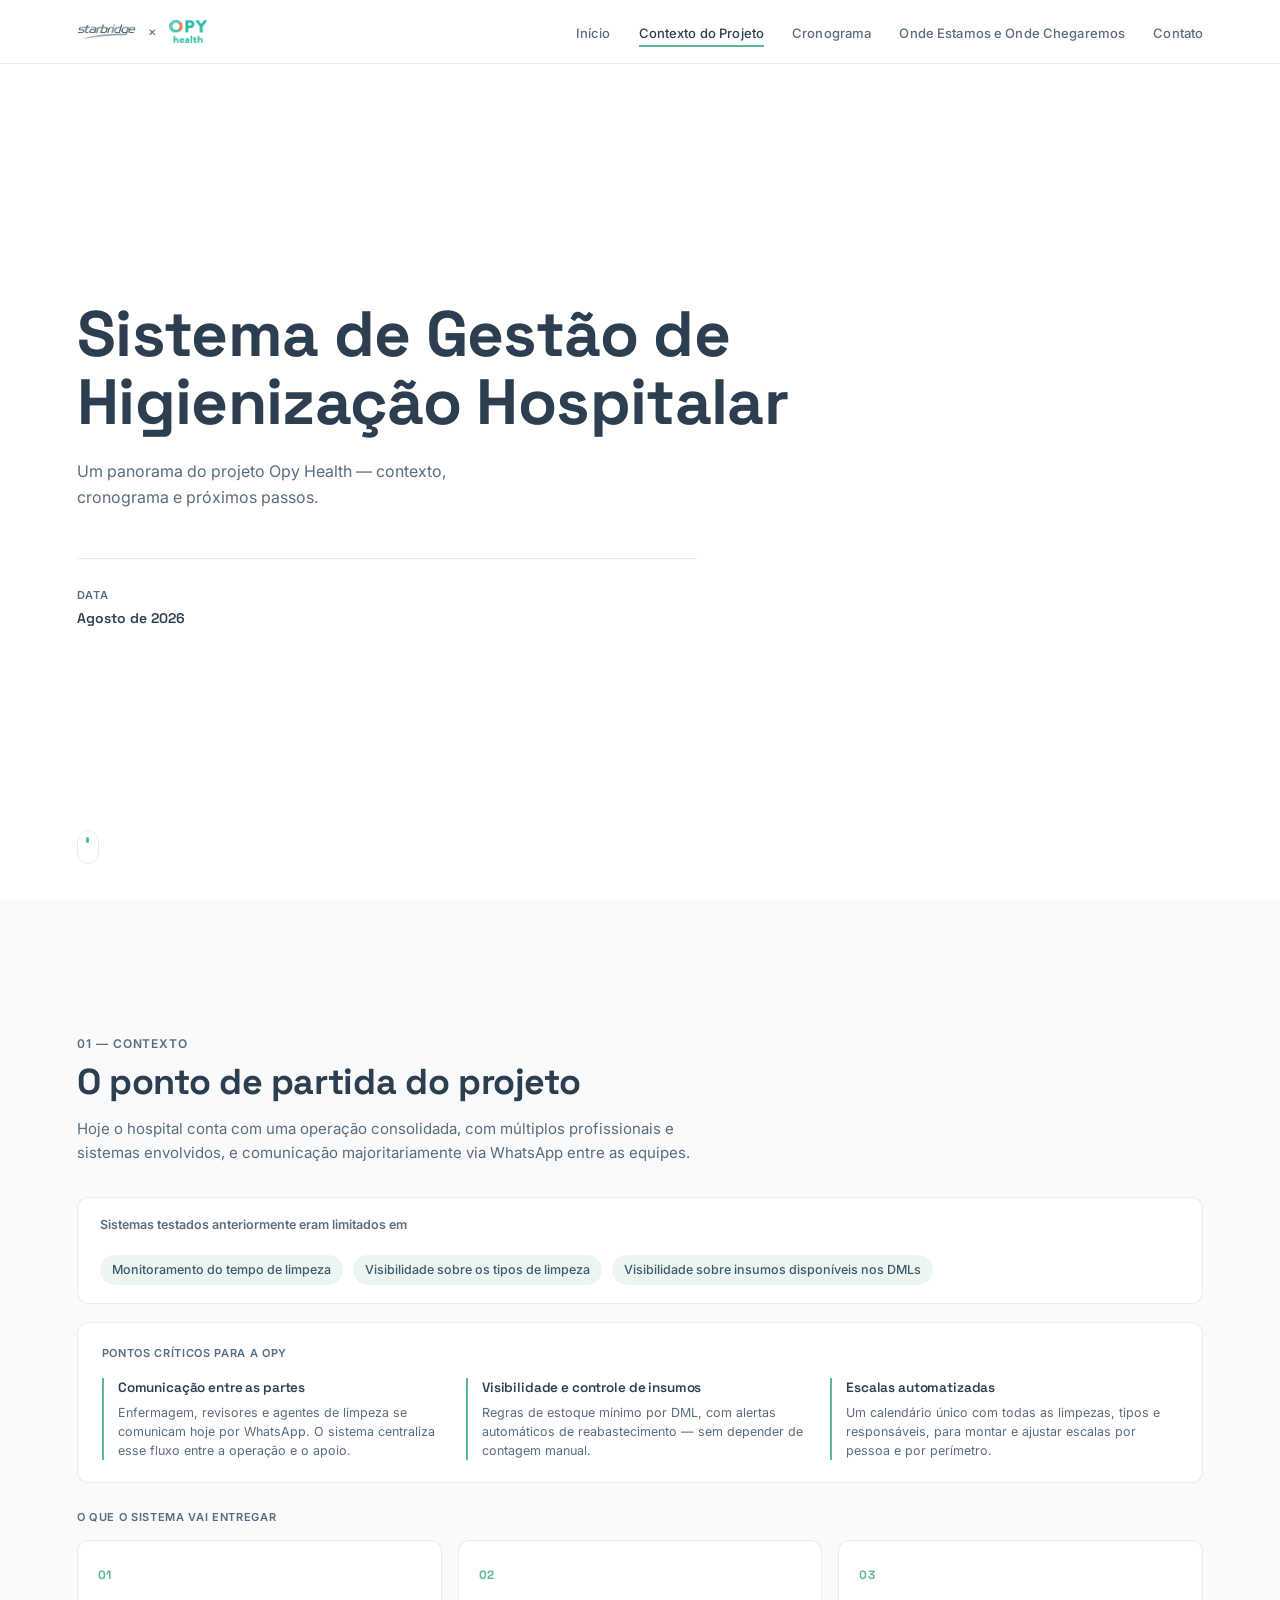
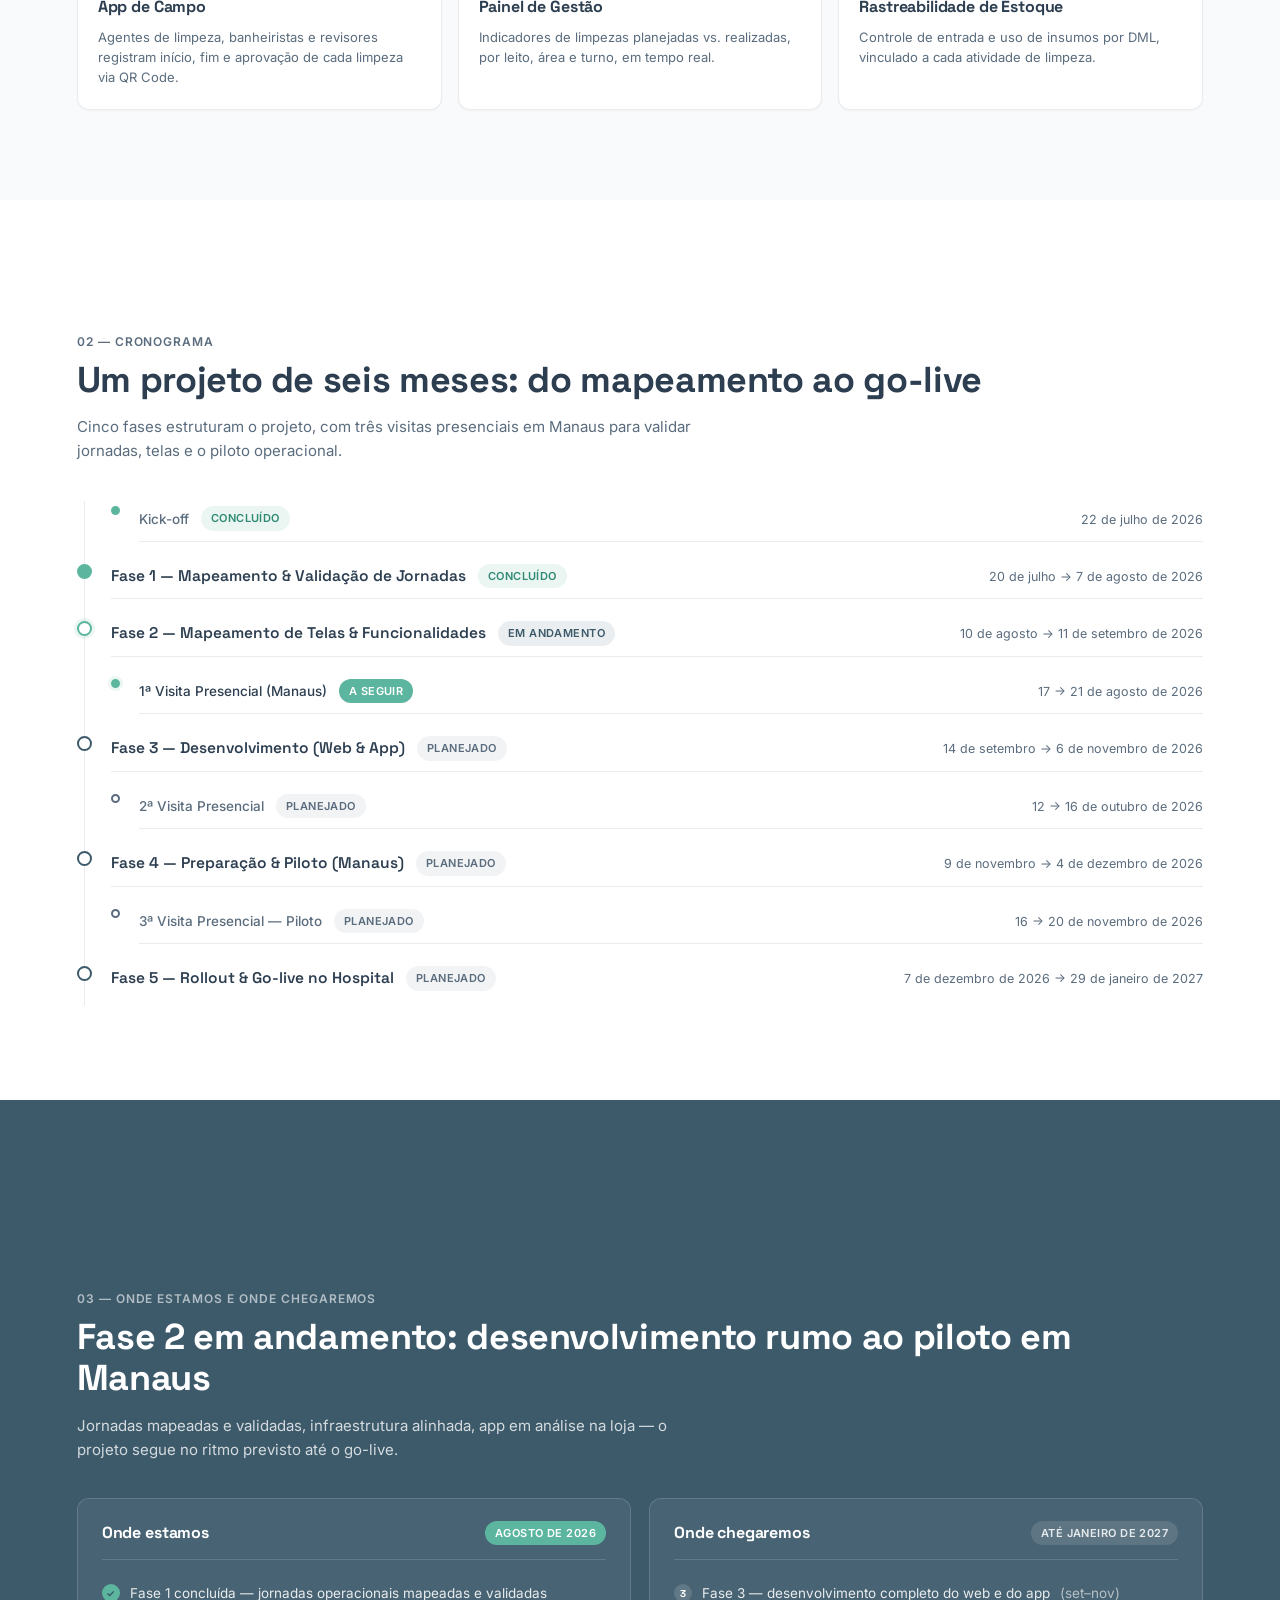
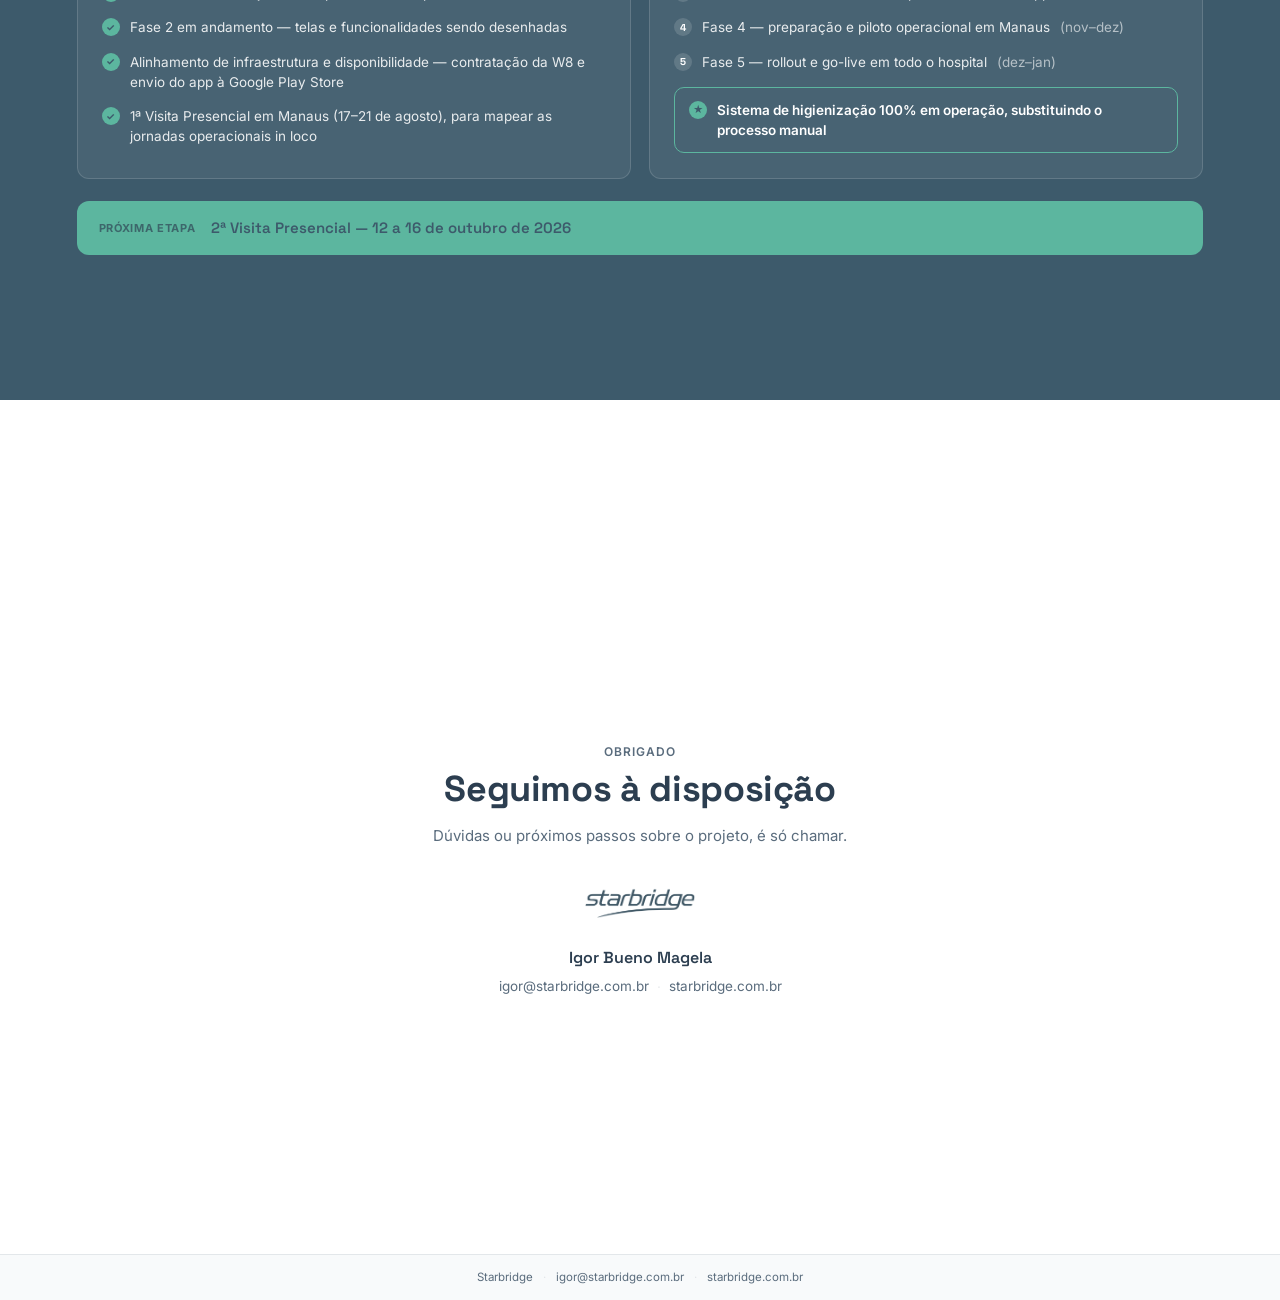
==== index.html @ c2e509ee "Add files via upload" ====
<!DOCTYPE html>
<html lang="pt-BR">
<head>
<meta charset="UTF-8">
<meta name="viewport" content="width=device-width, initial-scale=1.0">
<title>Opy Health &times; Starbridge — Status do Projeto</title>
<link rel="preconnect" href="https://fonts.googleapis.com">
<link rel="preconnect" href="https://fonts.gstatic.com" crossorigin>
<link href="https://fonts.googleapis.com/css2?family=Space+Grotesk:wght@500;600;700&family=Inter:wght@400;500;600&display=swap" rel="stylesheet">
<style>
/* ==========================================================================
   Opy Health × Starbridge — Project Status Site
   ========================================================================== */

:root {
  --primary-color: #3d5a6b;
  --accent-color: #5cb69f;
  --text-dark: #2c3e50;
  --text-light: #5a6c7d;
  --bg-light: #f8fafb;
  --white: #ffffff;

  --accent-soft: rgba(92, 182, 159, 0.12);
  --primary-soft: rgba(61, 90, 107, 0.06);
  --border-soft: rgba(44, 62, 80, 0.10);

  --font-title: 'Space Grotesk', sans-serif;
  --font-body: 'Inter', sans-serif;

  --nav-height: 64px;
  --section-pad-x: clamp(24px, 6vw, 96px);
}

* { margin: 0; padding: 0; box-sizing: border-box; }

html { scroll-behavior: smooth; }

body {
  font-family: var(--font-body);
  color: var(--text-dark);
  background: var(--white);
  line-height: 1.5;
  -webkit-font-smoothing: antialiased;
}

img { display: block; max-width: 100%; }

a { text-decoration: none; color: inherit; }

ul { list-style: none; }

h1, h2, h3, h4 {
  font-family: var(--font-title);
  font-weight: 700;
  letter-spacing: -0.01em;
  color: var(--text-dark);
}

/* ---------- Navbar ---------- */

.navbar {
  position: fixed;
  top: 0;
  left: 0;
  right: 0;
  height: var(--nav-height);
  z-index: 500;
  background: rgba(255, 255, 255, 0.72);
  backdrop-filter: blur(14px);
  -webkit-backdrop-filter: blur(14px);
  border-bottom: 1px solid var(--border-soft);
}

.nav-inner {
  max-width: 1280px;
  height: 100%;
  margin: 0 auto;
  padding: 0 var(--section-pad-x);
  display: flex;
  align-items: center;
  justify-content: space-between;
  gap: 32px;
}

.nav-logo {
  display: flex;
  align-items: center;
  gap: 12px;
  flex-shrink: 0;
}

.nav-logo-img { height: 20px; width: auto; object-fit: contain; }
.nav-logo-starbridge { height: 16px; }
.nav-logo-client { height: 24px; }

.nav-divider {
  font-size: 13px;
  color: var(--text-light);
  font-weight: 400;
}

.nav-links {
  display: flex;
  align-items: center;
  gap: 28px;
}

.nav-link {
  font-size: 13px;
  font-weight: 500;
  color: var(--text-light);
  letter-spacing: 0.01em;
  position: relative;
  padding: 6px 0;
  transition: color 0.2s ease;
  white-space: nowrap;
}

.nav-link::after {
  content: '';
  position: absolute;
  left: 0;
  bottom: 0;
  width: 100%;
  height: 2px;
  background: var(--accent-color);
  transform: scaleX(0);
  transform-origin: left;
  transition: transform 0.25s ease;
}

.nav-link:hover { color: var(--text-dark); }

.nav-link.active {
  color: var(--text-dark);
}

.nav-link.active::after { transform: scaleX(1); }

/* ---------- Section shell (stacking / conveyor effect) ---------- */

.section {
  position: sticky;
  top: 0;
  height: 100vh;
  max-height: 100vh;
  width: 100%;
  display: flex;
  flex-direction: column;
  justify-content: safe center;
  background: var(--white);
  overflow-y: auto;
  overflow-x: hidden;
  -webkit-overflow-scrolling: touch;
  scrollbar-width: thin;
  scrollbar-color: var(--border-soft) transparent;
}

/* Sections taller than the viewport scroll internally (via overflow-y above)
   instead of relying on the sticky element to grow past 100vh — a sticky box
   that grows taller than the viewport gets visually "stuck" at top:0 with its
   overflow permanently hidden below the fold, since sticky does not provide
   its own scroll mechanism. Capping height at 100vh + overflow-y:auto keeps
   every section's full content reachable regardless of viewport size. */

.section::-webkit-scrollbar { width: 6px; }
.section::-webkit-scrollbar-track { background: transparent; }
.section::-webkit-scrollbar-thumb {
  background: var(--border-soft);
  border-radius: 3px;
}
.section-dark::-webkit-scrollbar-thumb,
.section-closing::-webkit-scrollbar-thumb {
  background: rgba(255, 255, 255, 0.18);
}

/* Each subsequent section slides over the previous one as you scroll */
#inicio      { z-index: 1; }
#contexto    { z-index: 2; }
#cronograma  { z-index: 3; }
#status      { z-index: 4; }
#obrigado    { z-index: 5; }

.section-inner {
  max-width: 1280px;
  width: 100%;
  margin: 0 auto;
  padding: calc(var(--nav-height) + 32px) var(--section-pad-x) 56px;
}

.section-light { background: var(--white); }
.section-tint  { background: var(--bg-light); }
.section-dark  {
  background: var(--primary-color);
  color: var(--white);
}
.section-dark h1, .section-dark h2, .section-dark h3, .section-dark h4 {
  color: var(--white);
}

.eyebrow {
  display: inline-flex;
  align-items: center;
  gap: 8px;
  font-family: var(--font-body);
  font-size: 12px;
  font-weight: 600;
  letter-spacing: 0.12em;
  text-transform: uppercase;
  color: var(--accent-color);
  margin-bottom: 18px;
}

.eyebrow::before {
  content: '';
  width: 16px;
  height: 1.5px;
  background: var(--accent-color);
  display: inline-block;
}

.section-kicker {
  font-size: 12px;
  font-weight: 600;
  letter-spacing: 0.08em;
  text-transform: uppercase;
  color: var(--text-light);
}

.section-title {
  font-size: clamp(26px, 3vw, 36px);
  line-height: 1.15;
  margin-top: 8px;
  margin-bottom: 14px;
}

.section-lede {
  font-size: 15px;
  color: var(--text-light);
  max-width: 620px;
  line-height: 1.6;
}

.section-dark .section-lede { color: rgba(255,255,255,0.78); }
.section-dark .section-kicker { color: rgba(255,255,255,0.6); }

/* ---------- Hero ---------- */

.section-hero {
  background: var(--white);
  align-items: flex-start;
}

.hero-inner {
  max-width: 1280px;
  padding-top: var(--nav-height);
}

.hero-title {
  font-size: clamp(38px, 5.2vw, 64px);
  line-height: 1.06;
  max-width: 760px;
  margin-top: 22px;
}

.hero-subtitle {
  font-size: 16px;
  color: var(--text-light);
  max-width: 460px;
  margin-top: 22px;
  line-height: 1.6;
}

.hero-meta {
  display: flex;
  align-items: center;
  gap: 20px;
  margin-top: 48px;
  padding-top: 28px;
  border-top: 1px solid var(--border-soft);
  max-width: 620px;
}

.hero-meta-item {
  display: flex;
  flex-direction: column;
  gap: 4px;
}

.hero-meta-label {
  font-size: 11px;
  font-weight: 600;
  letter-spacing: 0.06em;
  text-transform: uppercase;
  color: var(--text-light);
}

.hero-meta-value {
  font-family: var(--font-title);
  font-size: 14px;
  font-weight: 600;
  color: var(--text-dark);
}

.hero-meta-divider {
  width: 1px;
  height: 26px;
  background: var(--border-soft);
}

.scroll-cue {
  position: absolute;
  left: var(--section-pad-x);
  bottom: 36px;
  width: 22px;
  height: 34px;
  border: 1.5px solid var(--border-soft);
  border-radius: 12px;
  display: flex;
  justify-content: center;
  padding-top: 6px;
}

.scroll-cue span {
  width: 3px;
  height: 6px;
  border-radius: 2px;
  background: var(--accent-color);
  animation: scrollcue 1.6s ease-in-out infinite;
}

@keyframes scrollcue {
  0%   { transform: translateY(0);   opacity: 1; }
  60%  { transform: translateY(9px); opacity: 0.2; }
  100% { transform: translateY(0);   opacity: 0; }
}

/* ---------- Shared card / chip utilities (used by later sections) ---------- */

.card {
  background: var(--white);
  border: 1px solid var(--border-soft);
  border-radius: 12px;
  box-shadow: 0 1px 2px rgba(44,62,80,0.04);
}

.chip {
  display: inline-flex;
  align-items: center;
  gap: 6px;
  font-size: 11px;
  font-weight: 600;
  letter-spacing: 0.04em;
  text-transform: uppercase;
  padding: 4px 10px;
  border-radius: 999px;
}

.chip-done {
  background: var(--accent-soft);
  color: #2f8a73;
}

.chip-progress {
  background: rgba(61, 90, 107, 0.10);
  color: var(--primary-color);
}

.chip-upcoming {
  background: rgba(90, 108, 125, 0.08);
  color: var(--text-light);
}

/* ---------- Section 01: Contexto do Projeto ---------- */

.limitations-row {
  margin-top: 32px;
  padding: 18px 22px;
  background: var(--white);
  border: 1px solid var(--border-soft);
  border-radius: 12px;
  display: flex;
  align-items: center;
  gap: 20px;
  flex-wrap: wrap;
}

.limitations-label {
  font-size: 12.5px;
  font-weight: 600;
  color: var(--text-light);
  flex-shrink: 0;
}

.limitations-chips {
  display: flex;
  gap: 10px;
  flex-wrap: wrap;
}

.limitation-chip {
  font-size: 12.5px;
  font-weight: 500;
  color: var(--primary-color);
  background: var(--accent-soft);
  padding: 6px 12px;
  border-radius: 999px;
  white-space: nowrap;
}

/* Critical information block */

.critical-block {
  margin-top: 18px;
  padding: 22px 24px;
  background: var(--white);
  border: 1px solid var(--border-soft);
  border-radius: 12px;
}

.critical-label {
  display: block;
  font-size: 11px;
  font-weight: 600;
  letter-spacing: 0.06em;
  text-transform: uppercase;
  color: var(--text-light);
  margin-bottom: 16px;
}

.critical-grid {
  display: grid;
  grid-template-columns: repeat(3, 1fr);
  gap: 16px;
}

.critical-card {
  padding-left: 14px;
  border-left: 2px solid var(--accent-color);
}

.critical-title {
  font-size: 13.5px;
  font-weight: 600;
  color: var(--text-dark);
  margin-bottom: 6px;
}

.critical-text {
  font-size: 12.5px;
  color: var(--text-light);
  line-height: 1.5;
}

/* Pillars */

.pillars-label {
  display: block;
  font-size: 11px;
  font-weight: 600;
  letter-spacing: 0.06em;
  text-transform: uppercase;
  color: var(--text-light);
  margin-top: 26px;
  margin-bottom: 14px;
}

.pillars {
  display: grid;
  grid-template-columns: repeat(3, 1fr);
  gap: 16px;
}

.pillar-card {
  padding: 20px 20px 22px;
}

.pillar-index {
  font-family: var(--font-title);
  font-size: 12px;
  font-weight: 700;
  color: var(--accent-color);
  letter-spacing: 0.04em;
}

.pillar-title {
  font-size: 16px;
  margin-top: 10px;
  margin-bottom: 8px;
}

.pillar-text {
  font-size: 13px;
  color: var(--text-light);
  line-height: 1.55;
}

.chip-next {
  background: var(--accent-color);
  color: var(--white);
}

/* ---------- Section 02: Cronograma (vertical stacked timeline) ---------- */

.timeline {
  margin-top: 32px;
  position: relative;
}

.timeline::before {
  content: '';
  position: absolute;
  top: 6px;
  bottom: 6px;
  left: 7px;
  width: 1.5px;
  background: var(--border-soft);
}

.timeline-item {
  position: relative;
  display: flex;
  align-items: flex-start;
  gap: 18px;
  padding: 11px 0;
}

.timeline-marker {
  display: flex;
  align-items: center;
  justify-content: center;
  width: 16px;
  flex-shrink: 0;
  z-index: 1;
}

.timeline-dot {
  width: 15px;
  height: 15px;
  border-radius: 50%;
  background: var(--white);
  border: 2.5px solid var(--primary-color);
}

.timeline-item.is-done .timeline-dot {
  background: var(--accent-color);
  border-color: var(--accent-color);
}

.timeline-item.is-progress .timeline-dot {
  background: var(--white);
  border-color: var(--accent-color);
  box-shadow: 0 0 0 3px var(--accent-soft);
}

.timeline-content {
  flex: 1;
  display: flex;
  align-items: baseline;
  justify-content: space-between;
  gap: 18px;
  padding-bottom: 10px;
  border-bottom: 1px solid var(--border-soft);
}

.timeline-item:last-child .timeline-content { border-bottom: none; }

.timeline-top {
  display: flex;
  align-items: center;
  gap: 12px;
}

.timeline-title {
  font-family: var(--font-title);
  font-size: 15.5px;
  font-weight: 600;
  color: var(--text-dark);
}

.timeline-date {
  font-size: 12.5px;
  color: var(--text-light);
  white-space: nowrap;
  flex-shrink: 0;
}

/* Milestones (visits, kick-off) render as a lighter, indented sub-row */
.timeline-item.is-milestone {
  padding-left: 34px;
}

.timeline-item.is-milestone .timeline-marker { width: 10px; }

.timeline-item.is-milestone .timeline-dot {
  width: 9px;
  height: 9px;
  border-width: 2px;
  border-color: var(--text-light);
}

.timeline-item.is-milestone.is-done .timeline-dot {
  background: var(--accent-color);
  border-color: var(--accent-color);
}

.timeline-item.is-milestone.is-next .timeline-dot {
  background: var(--accent-color);
  border-color: var(--accent-color);
  box-shadow: 0 0 0 3px var(--accent-soft);
}

.timeline-item.is-milestone .timeline-title {
  font-family: var(--font-body);
  font-size: 13.5px;
  font-weight: 500;
  color: var(--text-light);
}

.timeline-item.is-milestone.is-next .timeline-title { color: var(--text-dark); }

@media (max-width: 860px) {
  .nav-links { display: none; }
  .hero-meta { flex-wrap: wrap; row-gap: 16px; }
  .context-grid { grid-template-columns: repeat(2, 1fr); }
  .pillars { grid-template-columns: 1fr; }
  .flow { flex-wrap: wrap; }
  .timeline-content { flex-direction: column; align-items: flex-start; gap: 4px; }
  .status-grid { grid-template-columns: 1fr; }
}

/* ---------- Section 03: Onde Estamos e Onde Chegaremos ---------- */

.status-grid {
  display: grid;
  grid-template-columns: 1fr 1fr;
  gap: 18px;
  margin-top: 36px;
}

.status-card {
  background: rgba(255, 255, 255, 0.06);
  border: 1px solid rgba(255, 255, 255, 0.14);
  border-radius: 12px;
  padding: 22px 24px 24px;
}

.status-card-top {
  display: flex;
  align-items: center;
  justify-content: space-between;
  gap: 12px;
  margin-bottom: 16px;
  padding-bottom: 14px;
  border-bottom: 1px solid rgba(255, 255, 255, 0.14);
}

.status-card-title {
  font-size: 16px;
  color: var(--white);
}

.chip-status-now {
  background: var(--accent-color);
  color: var(--white);
}

.chip-status-future {
  background: rgba(255, 255, 255, 0.12);
  color: rgba(255, 255, 255, 0.85);
}

.status-list li {
  display: flex;
  align-items: flex-start;
  gap: 10px;
  font-size: 13.5px;
  line-height: 1.5;
  color: rgba(255, 255, 255, 0.88);
  padding: 7px 0;
}

.status-list li em { color: rgba(255, 255, 255, 0.6); font-style: normal; }

.status-mark {
  flex-shrink: 0;
  width: 18px;
  height: 18px;
  border-radius: 50%;
  background: var(--accent-color);
  color: var(--primary-color);
  font-size: 10px;
  font-weight: 700;
  display: flex;
  align-items: center;
  justify-content: center;
  margin-top: 1px;
}

.status-mark-future {
  background: rgba(255, 255, 255, 0.14);
  color: var(--white);
  font-family: var(--font-title);
}

.status-list li.is-outcome {
  margin-top: 8px;
  padding: 12px 14px;
  border: 1.5px solid var(--accent-color);
  border-radius: 10px;
  font-weight: 600;
  color: var(--white);
}

.status-mark-outcome {
  background: var(--accent-color);
  color: var(--primary-color);
}

.status-highlight {
  display: flex;
  align-items: center;
  gap: 16px;
  margin-top: 22px;
  padding: 16px 22px;
  background: var(--accent-color);
  border-radius: 12px;
  flex-wrap: wrap;
}

.status-highlight-label {
  font-size: 11px;
  font-weight: 700;
  letter-spacing: 0.06em;
  text-transform: uppercase;
  color: rgba(44, 62, 80, 0.65);
}

.status-highlight-value {
  font-family: var(--font-title);
  font-size: 15px;
  font-weight: 600;
  color: var(--primary-color);
}

/* ---------- Closing: Obrigado ---------- */

.section-closing {
  justify-content: center;
}

.closing-inner {
  display: flex;
  flex-direction: column;
  align-items: center;
  text-align: center;
}

.section-closing .section-kicker,
.section-closing .section-title,
.section-closing .section-lede {
  text-align: center;
}

.section-closing .section-lede { max-width: 480px; }

.closing-logo {
  height: 30px;
  margin: 40px 0 28px;
}

.closing-contact {
  display: flex;
  flex-direction: column;
  align-items: center;
  gap: 6px;
}

.closing-contact-name {
  font-family: var(--font-title);
  font-size: 16px;
  font-weight: 600;
  color: var(--text-dark);
}

.closing-contact-detail {
  font-size: 13.5px;
  color: var(--text-light);
  display: flex;
  align-items: center;
  gap: 8px;
}

.closing-contact-detail a {
  color: var(--text-light);
  border-bottom: 1px solid transparent;
  transition: color 0.2s ease, border-color 0.2s ease;
}

.closing-contact-detail a:hover {
  color: var(--accent-color);
  border-color: var(--accent-color);
}

.closing-contact-dot,
.closing-footer-dot {
  color: var(--border-soft);
}

.closing-footer-bar {
  position: absolute;
  left: 0;
  right: 0;
  bottom: 0;
  display: flex;
  align-items: center;
  justify-content: center;
  gap: 10px;
  padding: 14px 24px;
  background: var(--bg-light);
  border-top: 1px solid var(--border-soft);
  font-size: 11.5px;
  color: var(--text-light);
}

.section-closing { position: relative; }

</style>
</head>
<body>

<nav class="navbar" id="navbar">
  <div class="nav-inner">
    <div class="nav-logo">
      <img src="[data-uri]" alt="Starbridge" class="nav-logo-img nav-logo-starbridge">
      <span class="nav-divider">&times;</span>
      <img src="[data-uri]" alt="Opy Health" class="nav-logo-img nav-logo-client">
    </div>
    <ul class="nav-links">
      <li><a href="#inicio" class="nav-link" data-section="inicio">Início</a></li>
      <li><a href="#contexto" class="nav-link" data-section="contexto">Contexto do Projeto</a></li>
      <li><a href="#cronograma" class="nav-link" data-section="cronograma">Cronograma</a></li>
      <li><a href="#status" class="nav-link" data-section="status">Onde Estamos e Onde Chegaremos</a></li>
      <li><a href="#obrigado" class="nav-link" data-section="obrigado">Contato</a></li>
    </ul>
  </div>
</nav>

<main>

  <section id="inicio" class="section section-hero">
    <div class="section-inner hero-inner">
      <h1 class="hero-title">Sistema de Gestão de<br>Higienização Hospitalar</h1>
      <p class="hero-subtitle">Um panorama do projeto Opy Health — contexto, cronograma e próximos passos.</p>
      <div class="hero-meta">
        <div class="hero-meta-item">
          <span class="hero-meta-label">Data</span>
          <span class="hero-meta-value">Agosto de 2026</span>
        </div>
      </div>
    </div>
    <a href="#contexto" class="scroll-cue" aria-label="Rolar para baixo">
      <span></span>
    </a>
  </section>

  <section id="contexto" class="section section-tint">
    <div class="section-inner">
      <span class="section-kicker">01 — Contexto</span>
      <h2 class="section-title">O ponto de partida do projeto</h2>
      <p class="section-lede">Hoje o hospital conta com uma operação consolidada, com múltiplos profissionais e sistemas envolvidos, e comunicação majoritariamente via WhatsApp entre as equipes.</p>

      <div class="limitations-row">
        <span class="limitations-label">Sistemas testados anteriormente eram limitados em</span>
        <div class="limitations-chips">
          <span class="limitation-chip">Monitoramento do tempo de limpeza</span>
          <span class="limitation-chip">Visibilidade sobre os tipos de limpeza</span>
          <span class="limitation-chip">Visibilidade sobre insumos disponíveis nos DMLs</span>
        </div>
      </div>

      <div class="critical-block">
        <span class="critical-label">Pontos críticos para a Opy</span>
        <div class="critical-grid">
          <div class="critical-card">
            <h4 class="critical-title">Comunicação entre as partes</h4>
            <p class="critical-text">Enfermagem, revisores e agentes de limpeza se comunicam hoje por WhatsApp. O sistema centraliza esse fluxo entre a operação e o apoio.</p>
          </div>
          <div class="critical-card">
            <h4 class="critical-title">Visibilidade e controle de insumos</h4>
            <p class="critical-text">Regras de estoque mínimo por DML, com alertas automáticos de reabastecimento — sem depender de contagem manual.</p>
          </div>
          <div class="critical-card">
            <h4 class="critical-title">Escalas automatizadas</h4>
            <p class="critical-text">Um calendário único com todas as limpezas, tipos e responsáveis, para montar e ajustar escalas por pessoa e por perímetro.</p>
          </div>
        </div>
      </div>

      <span class="pillars-label">O que o sistema vai entregar</span>
      <div class="pillars">
        <div class="pillar-card card">
          <span class="pillar-index">01</span>
          <h3 class="pillar-title">App de Campo</h3>
          <p class="pillar-text">Agentes de limpeza, banheiristas e revisores registram início, fim e aprovação de cada limpeza via QR Code.</p>
        </div>
        <div class="pillar-card card">
          <span class="pillar-index">02</span>
          <h3 class="pillar-title">Painel de Gestão</h3>
          <p class="pillar-text">Indicadores de limpezas planejadas vs. realizadas, por leito, área e turno, em tempo real.</p>
        </div>
        <div class="pillar-card card">
          <span class="pillar-index">03</span>
          <h3 class="pillar-title">Rastreabilidade de Estoque</h3>
          <p class="pillar-text">Controle de entrada e uso de insumos por DML, vinculado a cada atividade de limpeza.</p>
        </div>
      </div>
    </div>
  </section>

  <section id="cronograma" class="section section-light">
    <div class="section-inner">
      <span class="section-kicker">02 — Cronograma</span>
      <h2 class="section-title">Um projeto de seis meses: do mapeamento ao go-live</h2>
      <p class="section-lede">Cinco fases estruturam o projeto, com três visitas presenciais em Manaus para validar jornadas, telas e o piloto operacional.</p>

      <div class="timeline">

        <div class="timeline-item is-milestone is-done">
          <div class="timeline-marker"><span class="timeline-dot"></span></div>
          <div class="timeline-content">
            <div class="timeline-top">
              <span class="timeline-title">Kick-off</span>
              <span class="chip chip-done">Concluído</span>
            </div>
            <span class="timeline-date">22 de julho de 2026</span>
          </div>
        </div>

        <div class="timeline-item is-done">
          <div class="timeline-marker"><span class="timeline-dot"></span></div>
          <div class="timeline-content">
            <div class="timeline-top">
              <span class="timeline-title">Fase 1 — Mapeamento &amp; Validação de Jornadas</span>
              <span class="chip chip-done">Concluído</span>
            </div>
            <span class="timeline-date">20 de julho → 7 de agosto de 2026</span>
          </div>
        </div>

        <div class="timeline-item is-progress">
          <div class="timeline-marker"><span class="timeline-dot"></span></div>
          <div class="timeline-content">
            <div class="timeline-top">
              <span class="timeline-title">Fase 2 — Mapeamento de Telas &amp; Funcionalidades</span>
              <span class="chip chip-progress">Em andamento</span>
            </div>
            <span class="timeline-date">10 de agosto → 11 de setembro de 2026</span>
          </div>
        </div>

        <div class="timeline-item is-milestone is-next">
          <div class="timeline-marker"><span class="timeline-dot"></span></div>
          <div class="timeline-content">
            <div class="timeline-top">
              <span class="timeline-title">1ª Visita Presencial (Manaus)</span>
              <span class="chip chip-next">A seguir</span>
            </div>
            <span class="timeline-date">17 → 21 de agosto de 2026</span>
          </div>
        </div>

        <div class="timeline-item">
          <div class="timeline-marker"><span class="timeline-dot"></span></div>
          <div class="timeline-content">
            <div class="timeline-top">
              <span class="timeline-title">Fase 3 — Desenvolvimento (Web &amp; App)</span>
              <span class="chip chip-upcoming">Planejado</span>
            </div>
            <span class="timeline-date">14 de setembro → 6 de novembro de 2026</span>
          </div>
        </div>

        <div class="timeline-item is-milestone">
          <div class="timeline-marker"><span class="timeline-dot"></span></div>
          <div class="timeline-content">
            <div class="timeline-top">
              <span class="timeline-title">2ª Visita Presencial</span>
              <span class="chip chip-upcoming">Planejado</span>
            </div>
            <span class="timeline-date">12 → 16 de outubro de 2026</span>
          </div>
        </div>

        <div class="timeline-item">
          <div class="timeline-marker"><span class="timeline-dot"></span></div>
          <div class="timeline-content">
            <div class="timeline-top">
              <span class="timeline-title">Fase 4 — Preparação &amp; Piloto (Manaus)</span>
              <span class="chip chip-upcoming">Planejado</span>
            </div>
            <span class="timeline-date">9 de novembro → 4 de dezembro de 2026</span>
          </div>
        </div>

        <div class="timeline-item is-milestone">
          <div class="timeline-marker"><span class="timeline-dot"></span></div>
          <div class="timeline-content">
            <div class="timeline-top">
              <span class="timeline-title">3ª Visita Presencial — Piloto</span>
              <span class="chip chip-upcoming">Planejado</span>
            </div>
            <span class="timeline-date">16 → 20 de novembro de 2026</span>
          </div>
        </div>

        <div class="timeline-item is-final">
          <div class="timeline-marker"><span class="timeline-dot"></span></div>
          <div class="timeline-content">
            <div class="timeline-top">
              <span class="timeline-title">Fase 5 — Rollout &amp; Go-live no Hospital</span>
              <span class="chip chip-upcoming">Planejado</span>
            </div>
            <span class="timeline-date">7 de dezembro de 2026 → 29 de janeiro de 2027</span>
          </div>
        </div>

      </div>
    </div>
  </section>

  <section id="status" class="section section-dark">
    <div class="section-inner">
      <span class="section-kicker">03 — Onde Estamos e Onde Chegaremos</span>
      <h2 class="section-title">Fase 2 em andamento: desenvolvimento rumo ao piloto em Manaus</h2>
      <p class="section-lede">Jornadas mapeadas e validadas, infraestrutura alinhada, app em análise na loja — o projeto segue no ritmo previsto até o go-live.</p>

      <div class="status-grid">
        <div class="status-card">
          <div class="status-card-top">
            <h3 class="status-card-title">Onde estamos</h3>
            <span class="chip chip-status-now">Agosto de 2026</span>
          </div>
          <ul class="status-list">
            <li><span class="status-mark">&#10003;</span>Fase 1 concluída — jornadas operacionais mapeadas e validadas</li>
            <li><span class="status-mark">&#10003;</span>Fase 2 em andamento — telas e funcionalidades sendo desenhadas</li>
            <li><span class="status-mark">&#10003;</span>Alinhamento de infraestrutura e disponibilidade — contratação da W8 e envio do app à Google Play Store</li>
            <li><span class="status-mark">&#10003;</span>1ª Visita Presencial em Manaus (17–21 de agosto), para mapear as jornadas operacionais in loco</li>
          </ul>
        </div>
        <div class="status-card">
          <div class="status-card-top">
            <h3 class="status-card-title">Onde chegaremos</h3>
            <span class="chip chip-status-future">Até janeiro de 2027</span>
          </div>
          <ul class="status-list">
            <li><span class="status-mark status-mark-future">3</span>Fase 3 — desenvolvimento completo do web e do app <em>(set–nov)</em></li>
            <li><span class="status-mark status-mark-future">4</span>Fase 4 — preparação e piloto operacional em Manaus <em>(nov–dez)</em></li>
            <li><span class="status-mark status-mark-future">5</span>Fase 5 — rollout e go-live em todo o hospital <em>(dez–jan)</em></li>
            <li class="is-outcome"><span class="status-mark status-mark-outcome">&#9733;</span>Sistema de higienização 100% em operação, substituindo o processo manual</li>
          </ul>
        </div>
      </div>

      <div class="status-highlight">
        <span class="status-highlight-label">Próxima etapa</span>
        <span class="status-highlight-value">2ª Visita Presencial — 12 a 16 de outubro de 2026</span>
      </div>
    </div>
  </section>

  <section id="obrigado" class="section section-light section-closing">
    <div class="section-inner closing-inner">
      <span class="section-kicker">Obrigado</span>
      <h2 class="section-title">Seguimos à disposição</h2>
      <p class="section-lede">Dúvidas ou próximos passos sobre o projeto, é só chamar.</p>
      <img src="[data-uri]" alt="Starbridge" class="closing-logo">
      <div class="closing-contact">
        <span class="closing-contact-name">Igor Bueno Magela</span>
        <span class="closing-contact-detail">
          <a href="mailto:igor@starbridge.com.br">igor@starbridge.com.br</a>
          <span class="closing-contact-dot">&middot;</span>
          <a href="https://starbridge.com.br" target="_blank" rel="noopener">starbridge.com.br</a>
        </span>
      </div>
    </div>
    <div class="closing-footer-bar">
      <span>Starbridge</span>
      <span class="closing-footer-dot">&middot;</span>
      <span>igor@starbridge.com.br</span>
      <span class="closing-footer-dot">&middot;</span>
      <span>starbridge.com.br</span>
    </div>
  </section>

</main>

<script>
// Opy Health × Starbridge — Project Status Site
(function () {
  var navLinks = Array.prototype.slice.call(document.querySelectorAll('.nav-link'));
  var sections = Array.prototype.slice.call(document.querySelectorAll('main .section'));

  function setActive(id) {
    navLinks.forEach(function (link) {
      link.classList.toggle('active', link.dataset.section === id);
    });
  }

  // Custom scroll-to computed from section heights rather than the native
  // anchor-jump / scrollIntoView (or even offsetTop), which for a
  // position: sticky element reflect its CURRENT stuck/visual position, not
  // its true place in the document. Because sections stack via sticky to
  // create the "conveyor" effect, a covered section still reports
  // rect.top === 0 (and offsetTop equal to the current scroll position)
  // while stuck, which fools those APIs into thinking it's already in view
  // and backward navigation silently fails. Summing offsetHeight (a pure
  // size, unaffected by sticky positioning) of preceding sections gives a
  // reliable target.
  function scrollToId(id) {
    var target = document.getElementById(id);
    if (!target) return;
    var top = 0;
    for (var i = 0; i < sections.length; i++) {
      if (sections[i] === target) break;
      top += sections[i].offsetHeight;
    }
    window.scrollTo({ top: top, left: 0, behavior: 'smooth' });
  }

  Array.prototype.slice.call(document.querySelectorAll('a[href^="#"]')).forEach(function (link) {
    link.addEventListener('click', function (e) {
      var id = link.getAttribute('href').slice(1);
      if (!document.getElementById(id)) return;
      e.preventDefault();
      history.pushState(null, '', '#' + id);
      scrollToId(id);
      setActive(id);
    });
  });

  if ('IntersectionObserver' in window && sections.length) {
    var observer = new IntersectionObserver(
      function (entries) {
        entries.forEach(function (entry) {
          if (entry.isIntersecting) {
            setActive(entry.target.id);
          }
        });
      },
      { rootMargin: '-45% 0px -45% 0px', threshold: 0 }
    );
    sections.forEach(function (section) { observer.observe(section); });
  }

  var navbar = document.getElementById('navbar');
  window.addEventListener('scroll', function () {
    navbar.classList.toggle('scrolled', window.scrollY > 8);
  }, { passive: true });
})();

</script>
</body>
</html>
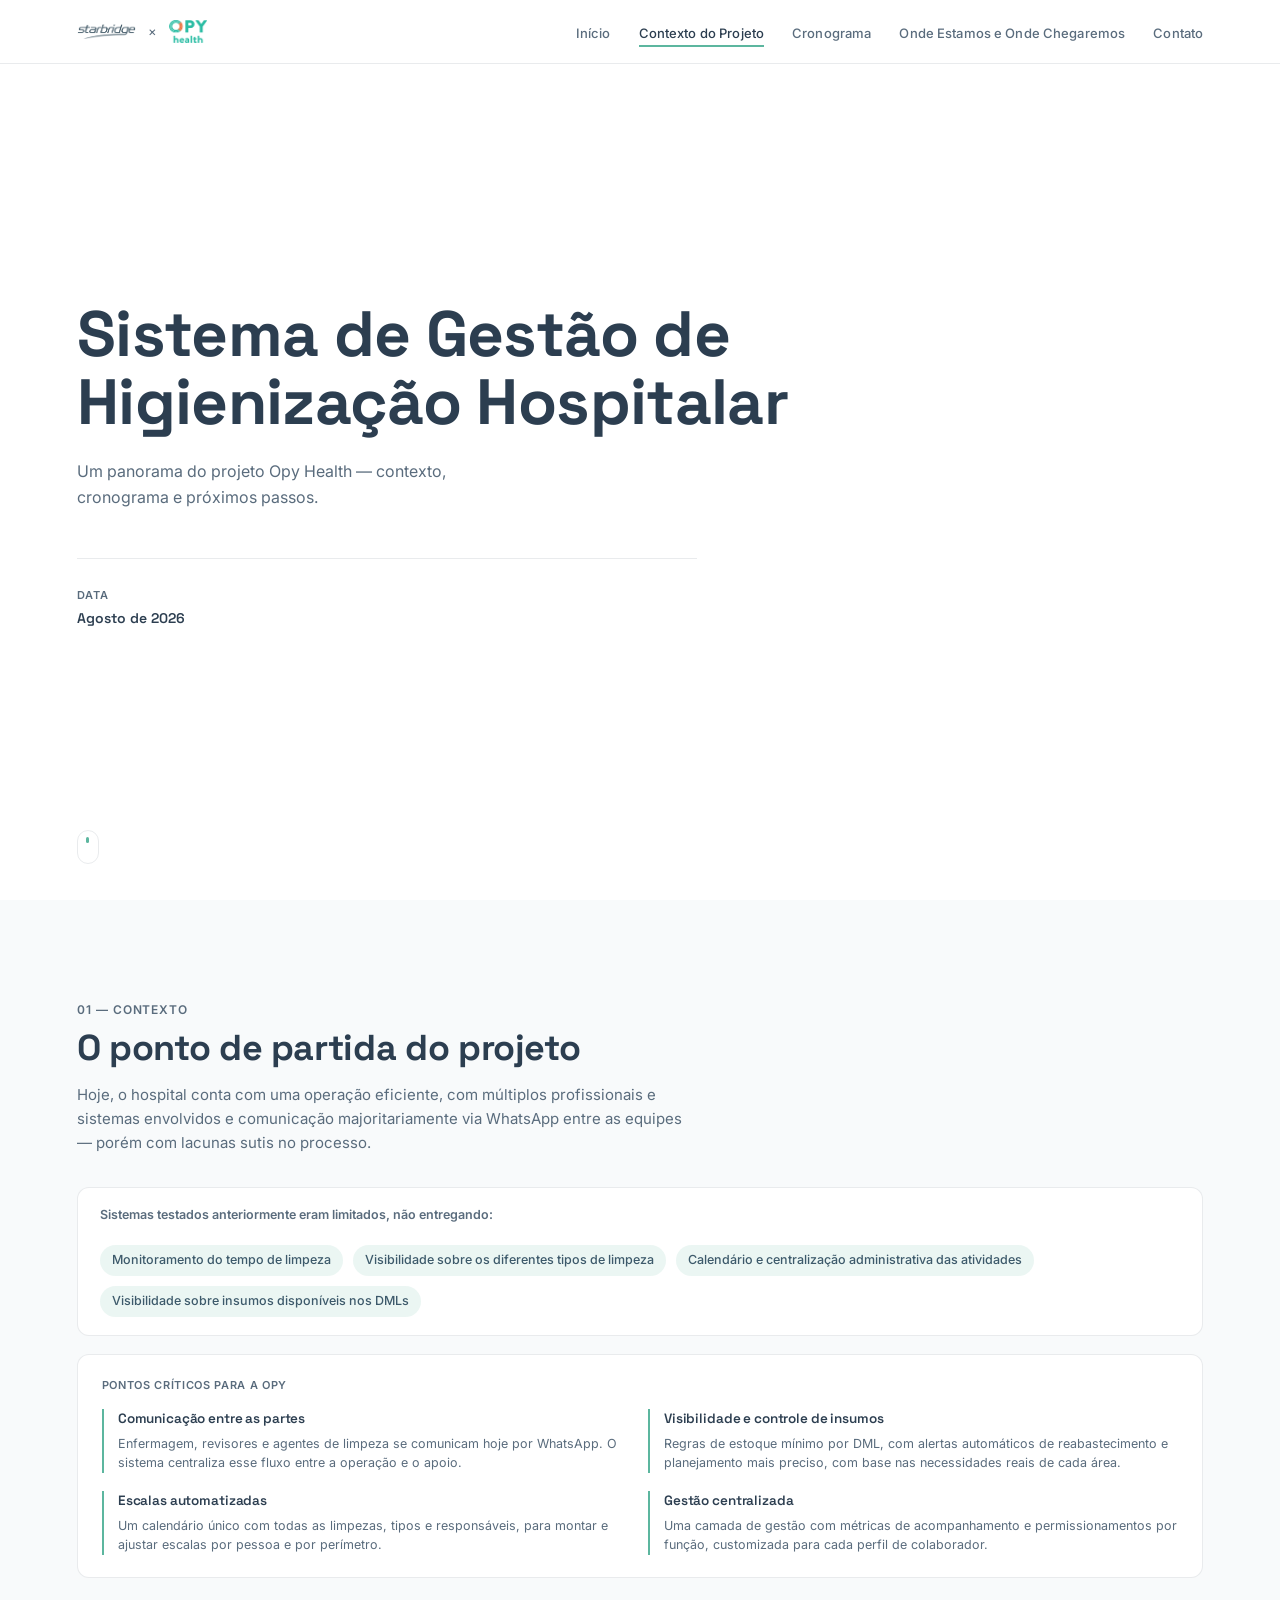
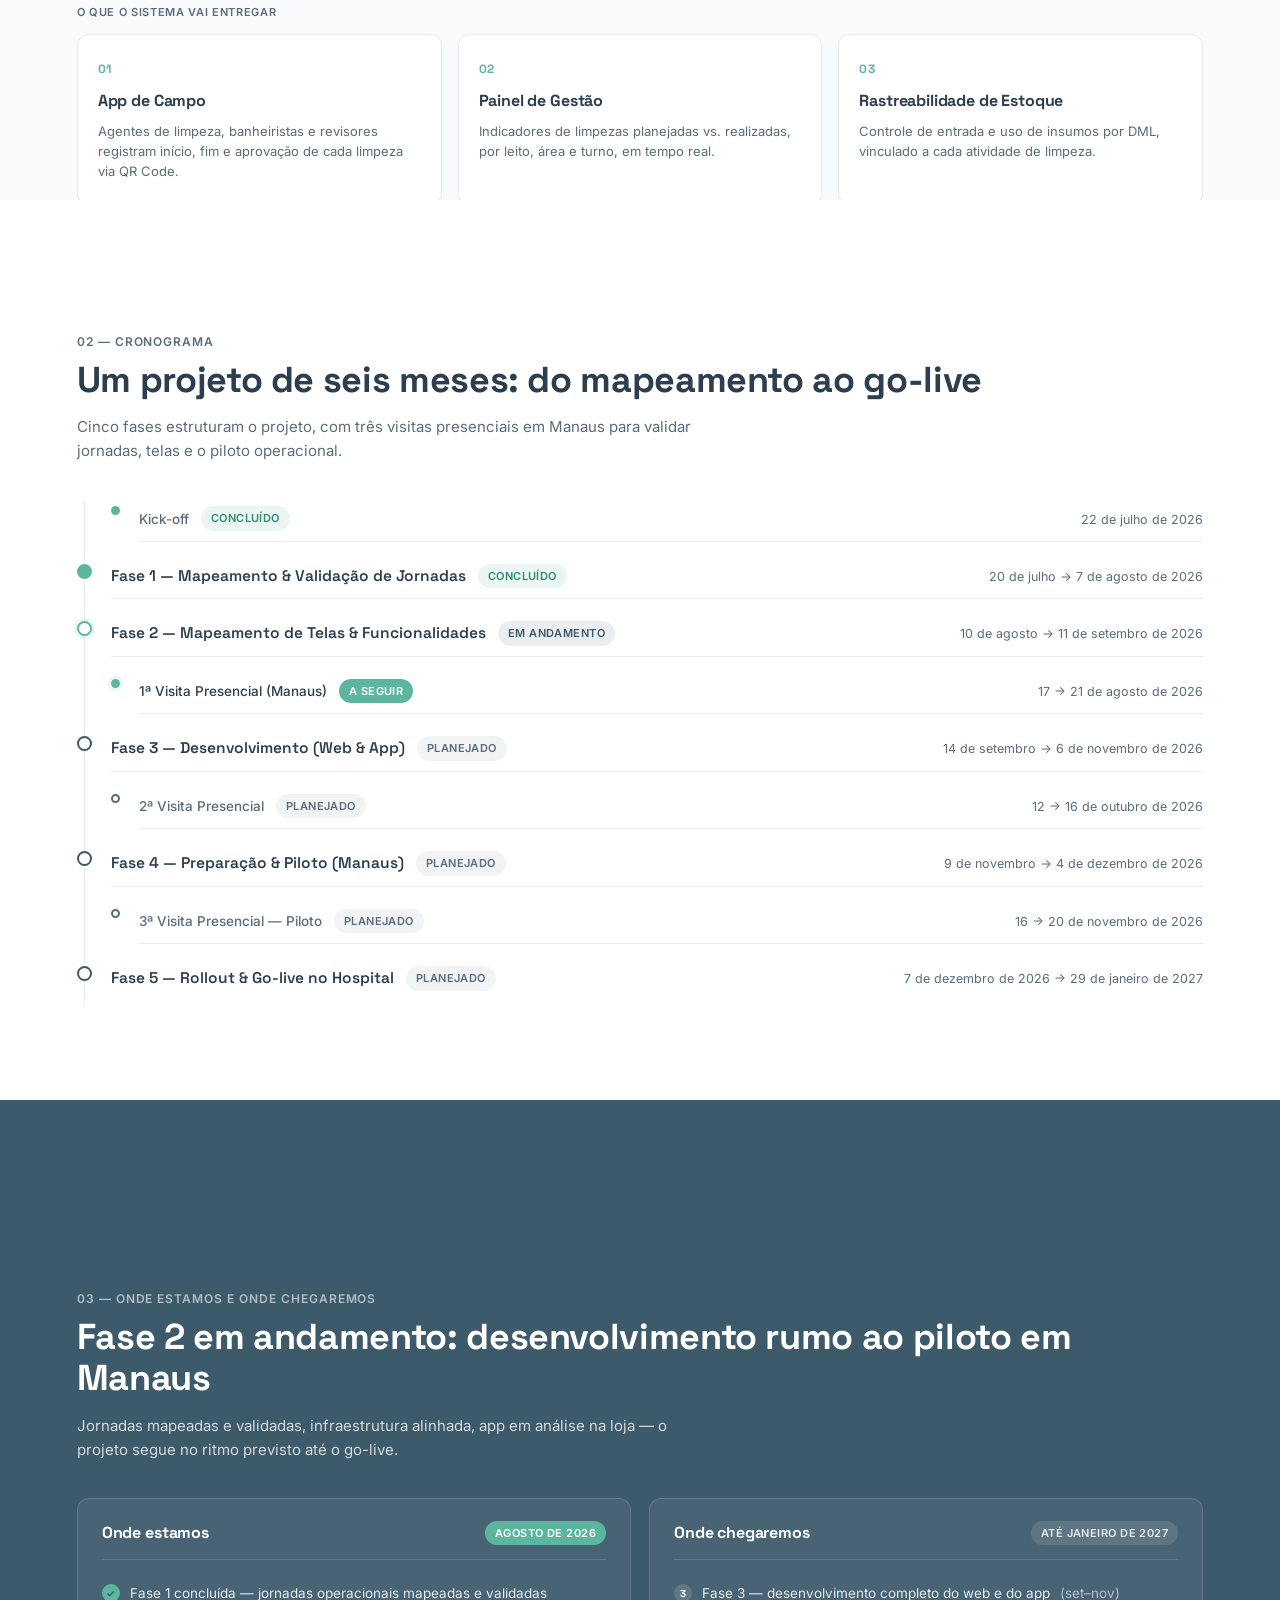
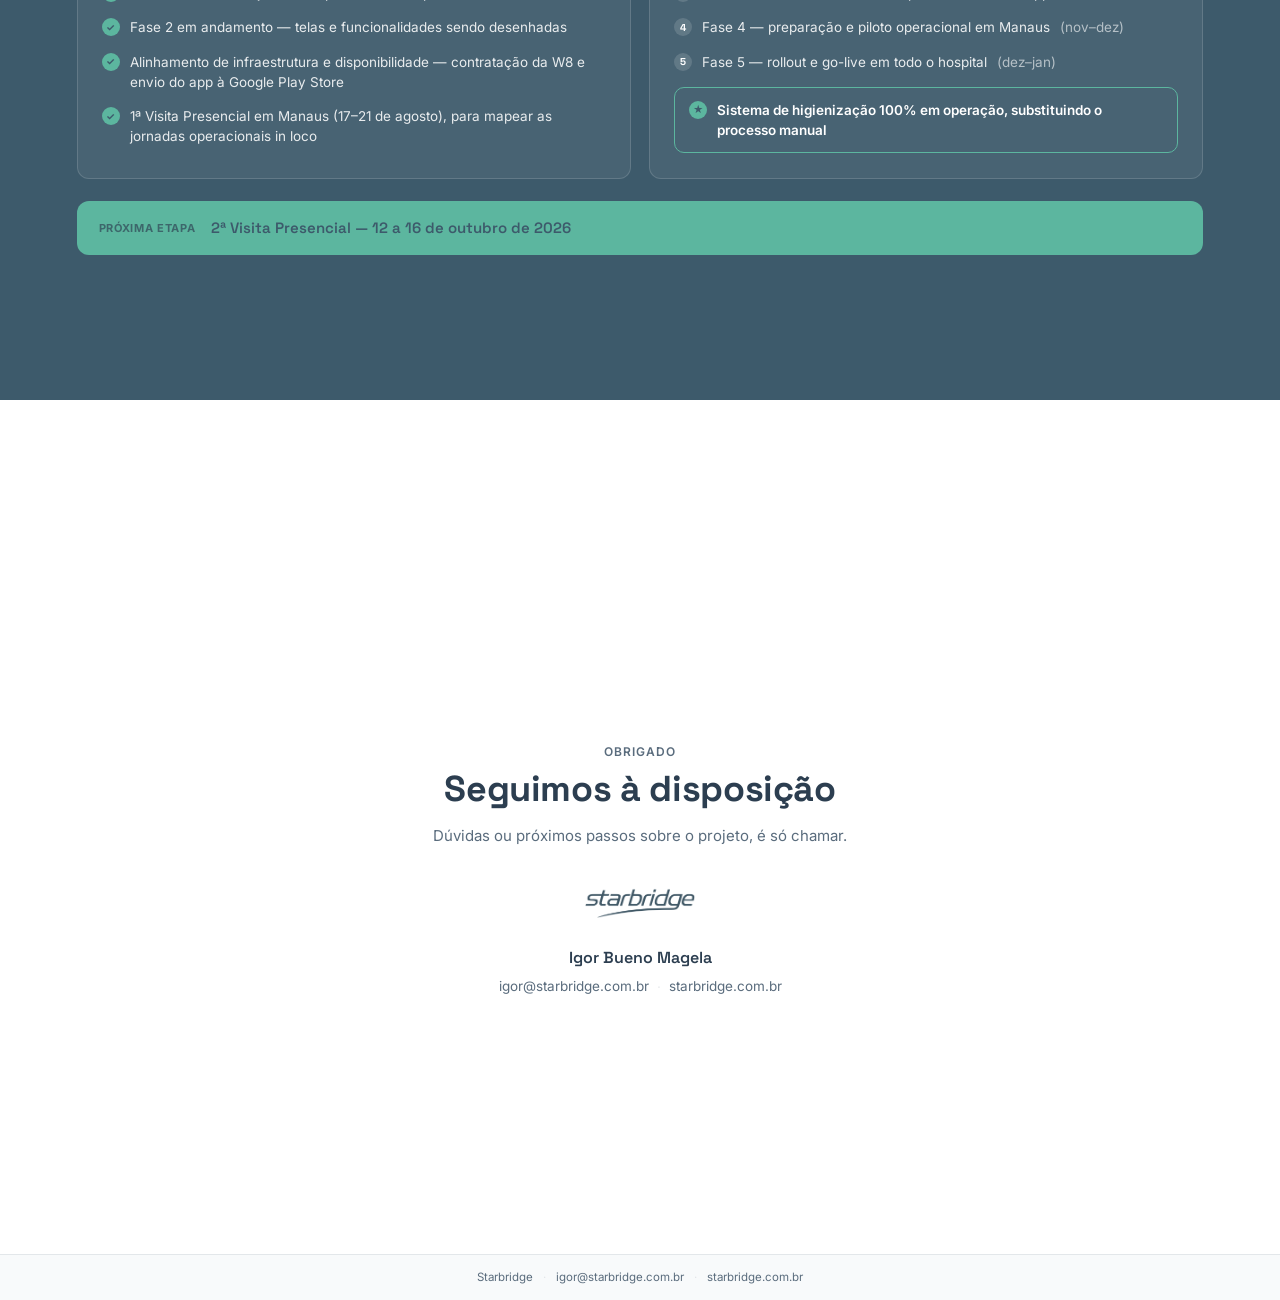
==== commit 69a1ece4: "Add files via upload" ====
--- a/index.html
+++ b/index.html
@@ -432,6 +432,11 @@
   display: grid;
   grid-template-columns: repeat(3, 1fr);
   gap: 16px;
+}
+
+.critical-grid-2 {
+  grid-template-columns: repeat(2, 1fr);
+  row-gap: 18px;
 }
 
 .critical-card {
@@ -868,31 +873,36 @@
     <div class="section-inner">
       <span class="section-kicker">01 — Contexto</span>
       <h2 class="section-title">O ponto de partida do projeto</h2>
-      <p class="section-lede">Hoje o hospital conta com uma operação consolidada, com múltiplos profissionais e sistemas envolvidos, e comunicação majoritariamente via WhatsApp entre as equipes.</p>
+      <p class="section-lede">Hoje, o hospital conta com uma operação eficiente, com múltiplos profissionais e sistemas envolvidos e comunicação majoritariamente via WhatsApp entre as equipes — porém com lacunas sutis no processo.</p>
 
       <div class="limitations-row">
-        <span class="limitations-label">Sistemas testados anteriormente eram limitados em</span>
+        <span class="limitations-label">Sistemas testados anteriormente eram limitados, não entregando:</span>
         <div class="limitations-chips">
           <span class="limitation-chip">Monitoramento do tempo de limpeza</span>
-          <span class="limitation-chip">Visibilidade sobre os tipos de limpeza</span>
+          <span class="limitation-chip">Visibilidade sobre os diferentes tipos de limpeza</span>
+          <span class="limitation-chip">Calendário e centralização administrativa das atividades</span>
           <span class="limitation-chip">Visibilidade sobre insumos disponíveis nos DMLs</span>
         </div>
       </div>
 
       <div class="critical-block">
         <span class="critical-label">Pontos críticos para a Opy</span>
-        <div class="critical-grid">
+        <div class="critical-grid critical-grid-2">
           <div class="critical-card">
             <h4 class="critical-title">Comunicação entre as partes</h4>
             <p class="critical-text">Enfermagem, revisores e agentes de limpeza se comunicam hoje por WhatsApp. O sistema centraliza esse fluxo entre a operação e o apoio.</p>
           </div>
           <div class="critical-card">
             <h4 class="critical-title">Visibilidade e controle de insumos</h4>
-            <p class="critical-text">Regras de estoque mínimo por DML, com alertas automáticos de reabastecimento — sem depender de contagem manual.</p>
+            <p class="critical-text">Regras de estoque mínimo por DML, com alertas automáticos de reabastecimento e planejamento mais preciso, com base nas necessidades reais de cada área.</p>
           </div>
           <div class="critical-card">
             <h4 class="critical-title">Escalas automatizadas</h4>
             <p class="critical-text">Um calendário único com todas as limpezas, tipos e responsáveis, para montar e ajustar escalas por pessoa e por perímetro.</p>
+          </div>
+          <div class="critical-card">
+            <h4 class="critical-title">Gestão centralizada</h4>
+            <p class="critical-text">Uma camada de gestão com métricas de acompanhamento e permissionamentos por função, customizada para cada perfil de colaborador.</p>
           </div>
         </div>
       </div>
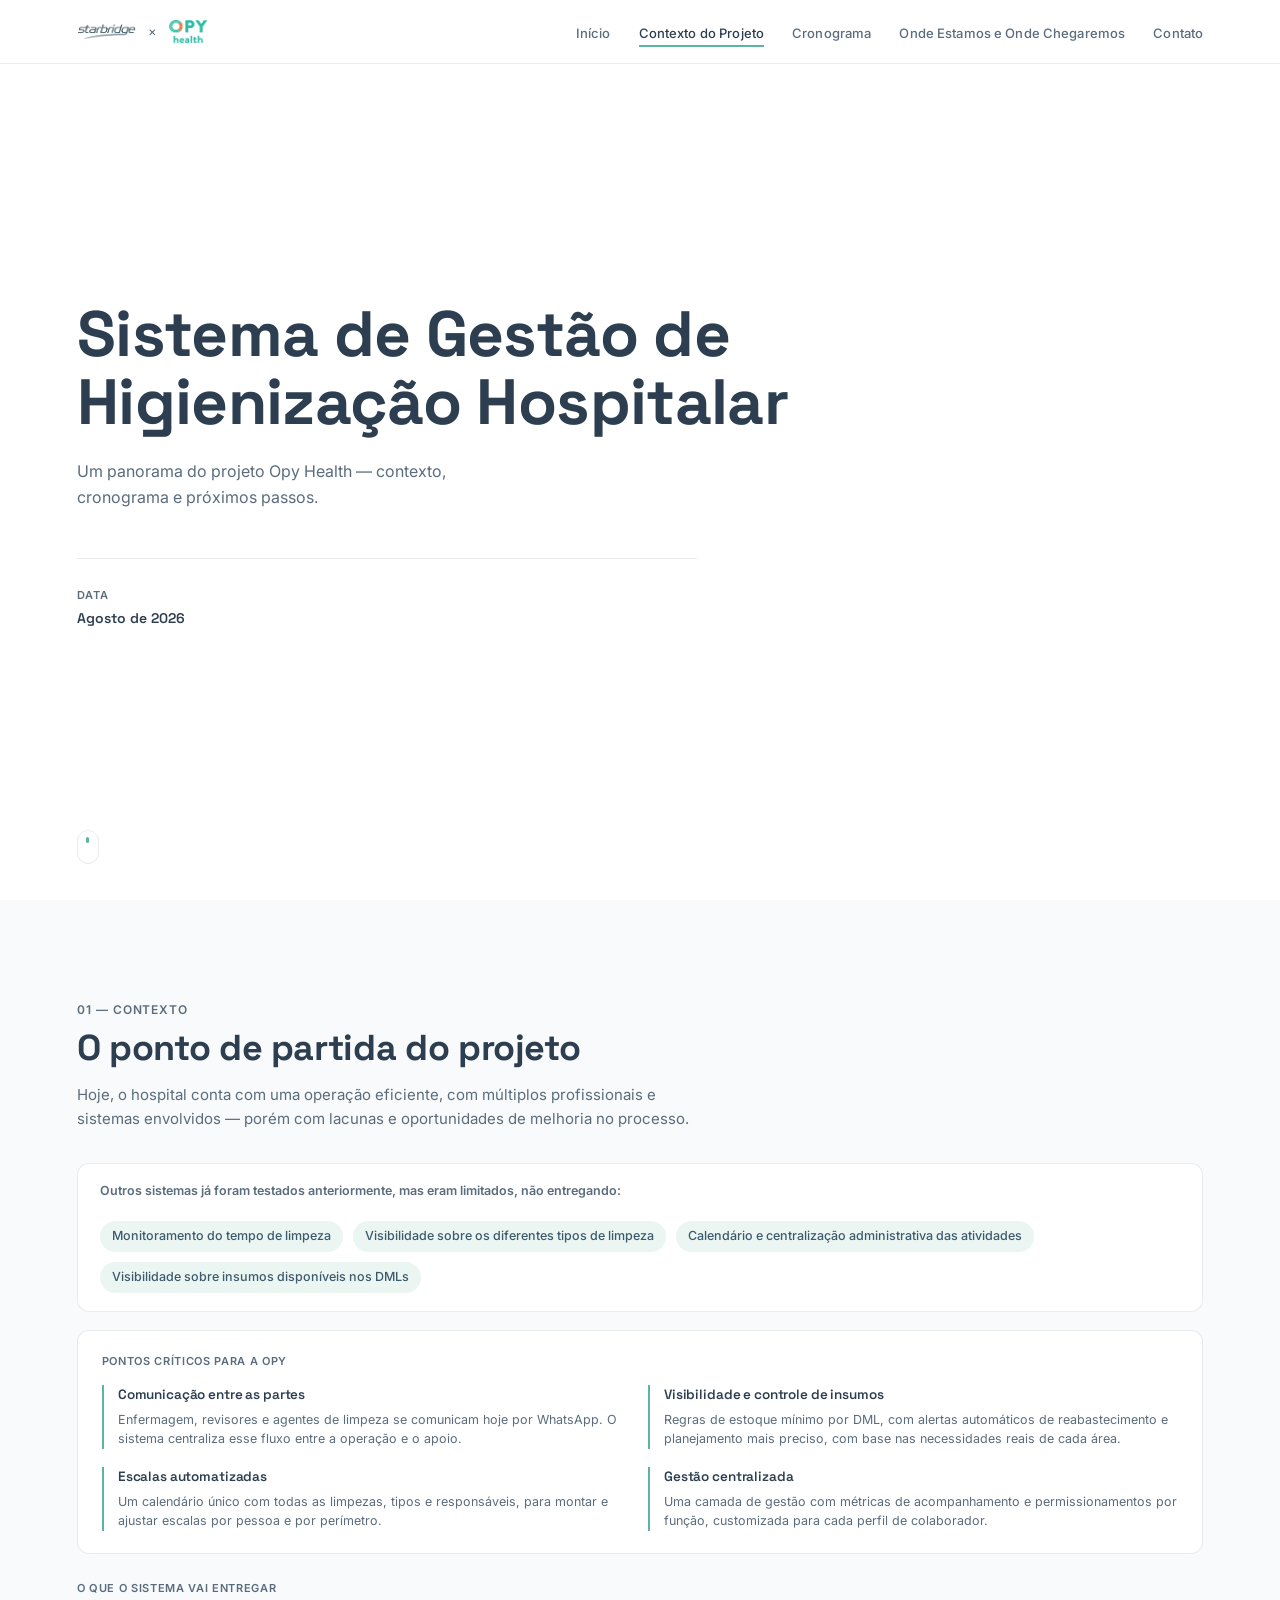
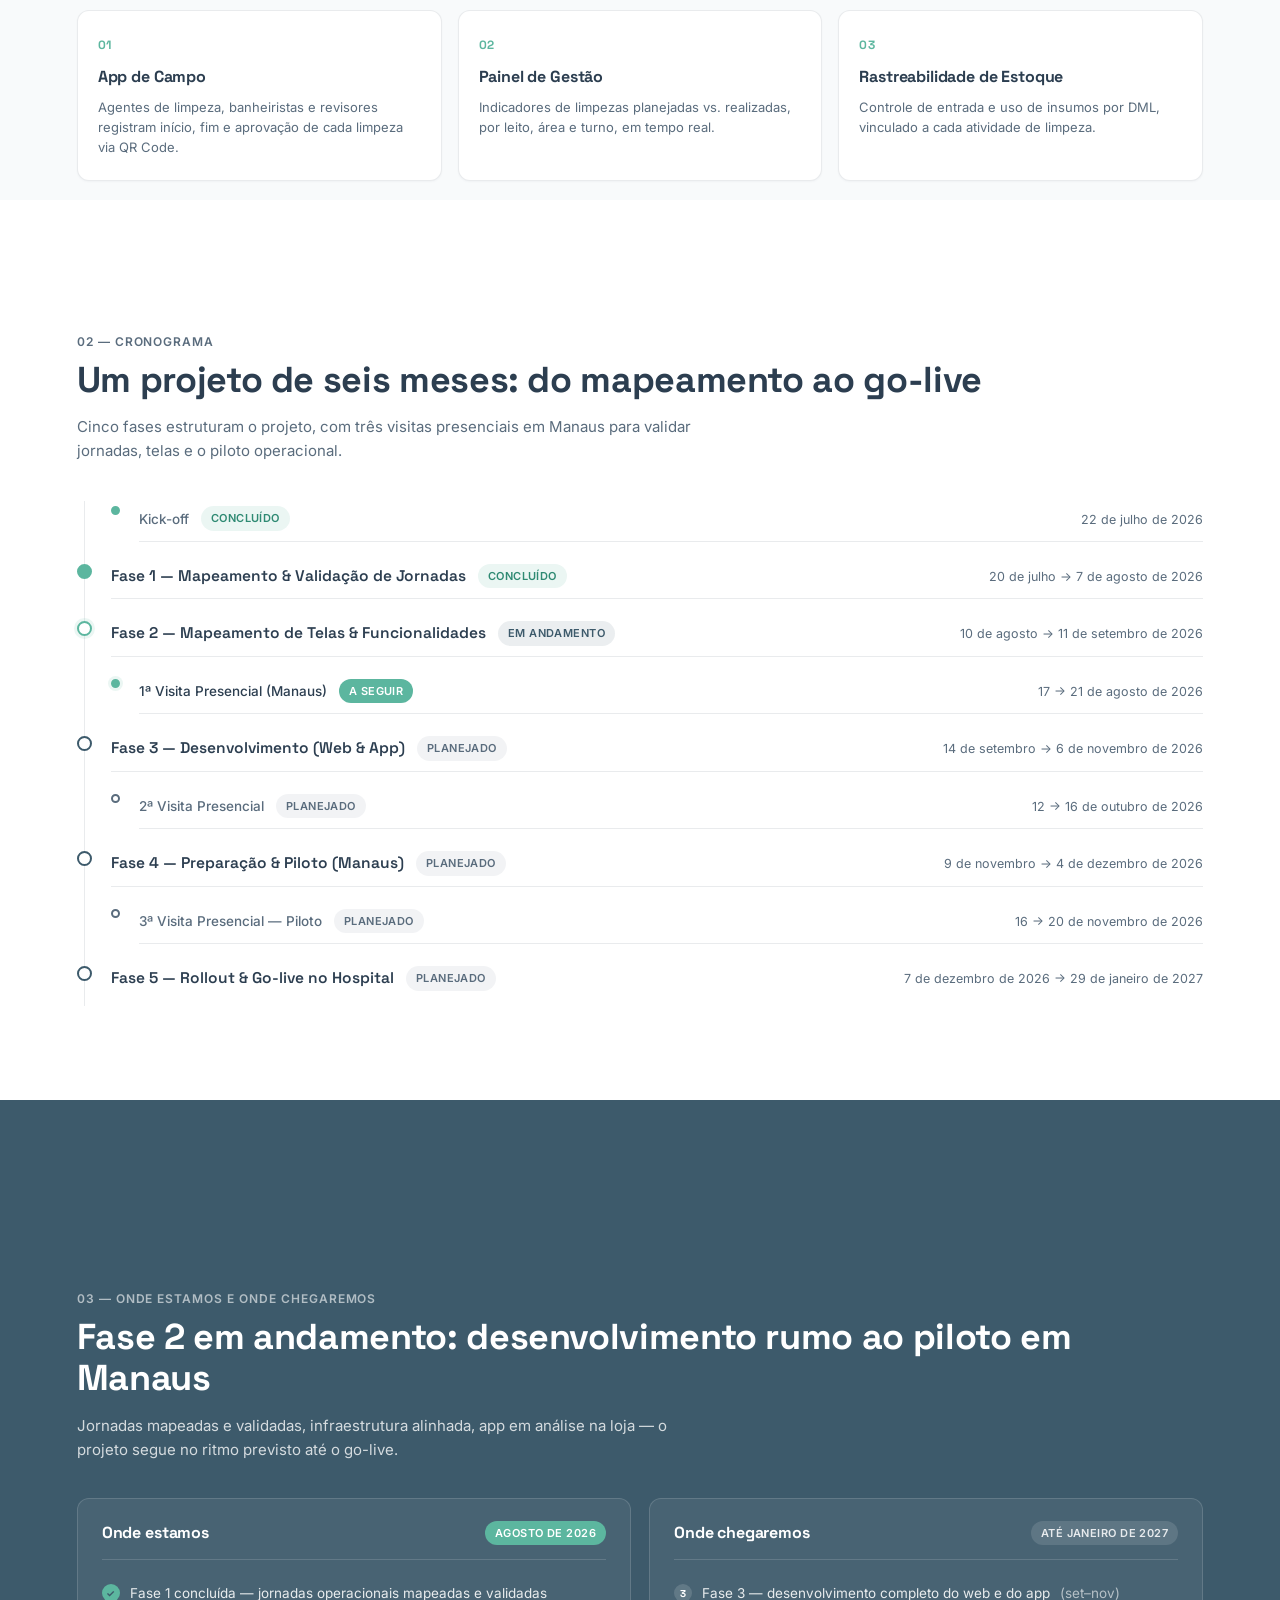
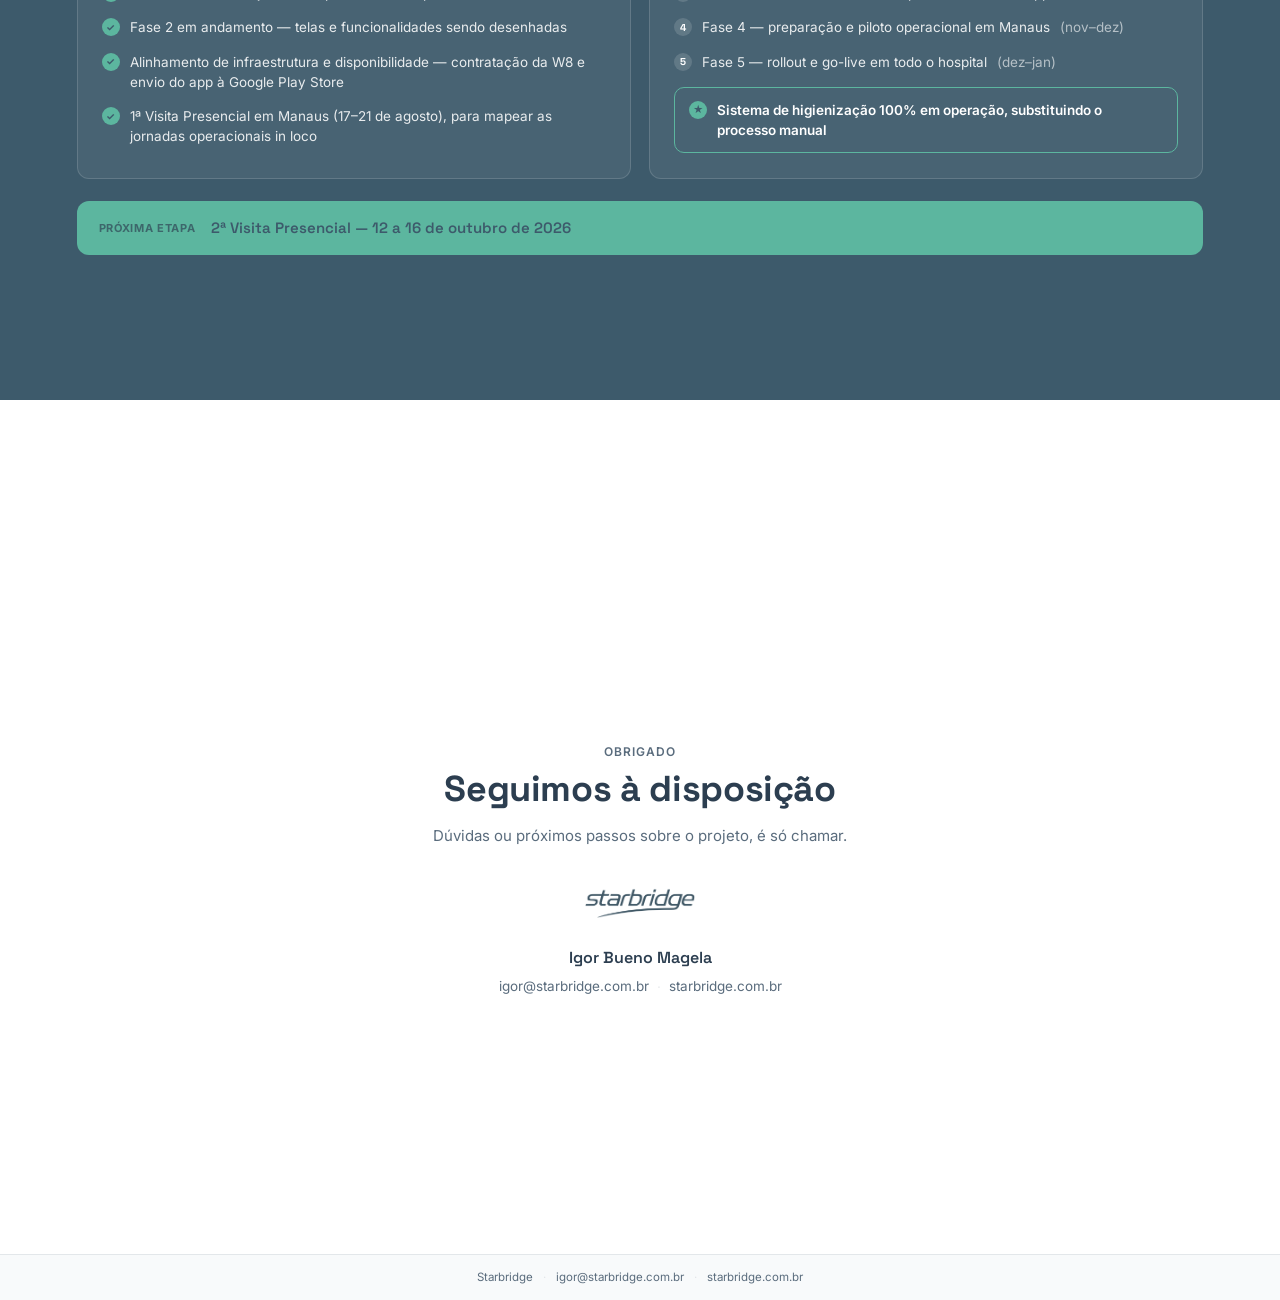
==== commit 88af0504: "Add files via upload" ====
--- a/index.html
+++ b/index.html
@@ -873,10 +873,10 @@
     <div class="section-inner">
       <span class="section-kicker">01 — Contexto</span>
       <h2 class="section-title">O ponto de partida do projeto</h2>
-      <p class="section-lede">Hoje, o hospital conta com uma operação eficiente, com múltiplos profissionais e sistemas envolvidos e comunicação majoritariamente via WhatsApp entre as equipes — porém com lacunas sutis no processo.</p>
+      <p class="section-lede">Hoje, o hospital conta com uma operação eficiente, com múltiplos profissionais e sistemas envolvidos — porém com lacunas e oportunidades de melhoria no processo.</p>
 
       <div class="limitations-row">
-        <span class="limitations-label">Sistemas testados anteriormente eram limitados, não entregando:</span>
+        <span class="limitations-label">Outros sistemas já foram testados anteriormente, mas eram limitados, não entregando:</span>
         <div class="limitations-chips">
           <span class="limitation-chip">Monitoramento do tempo de limpeza</span>
           <span class="limitation-chip">Visibilidade sobre os diferentes tipos de limpeza</span>
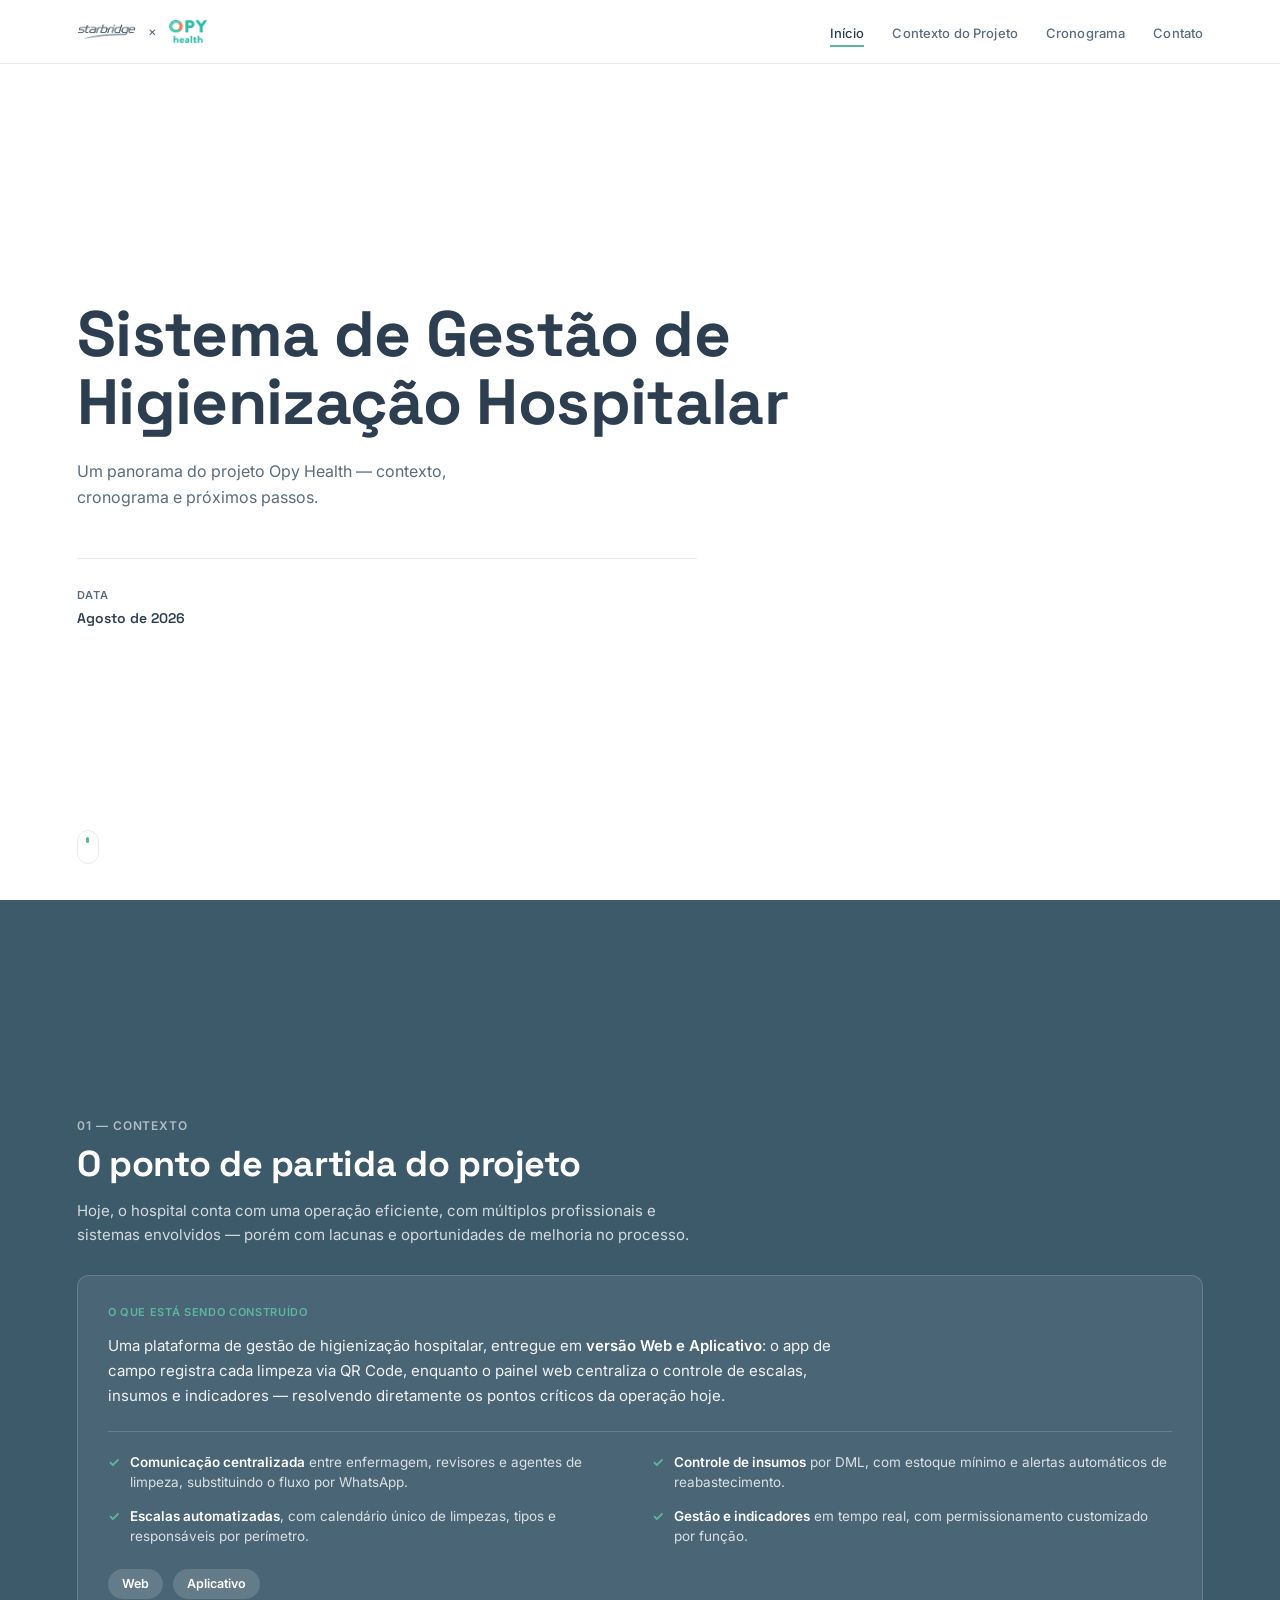
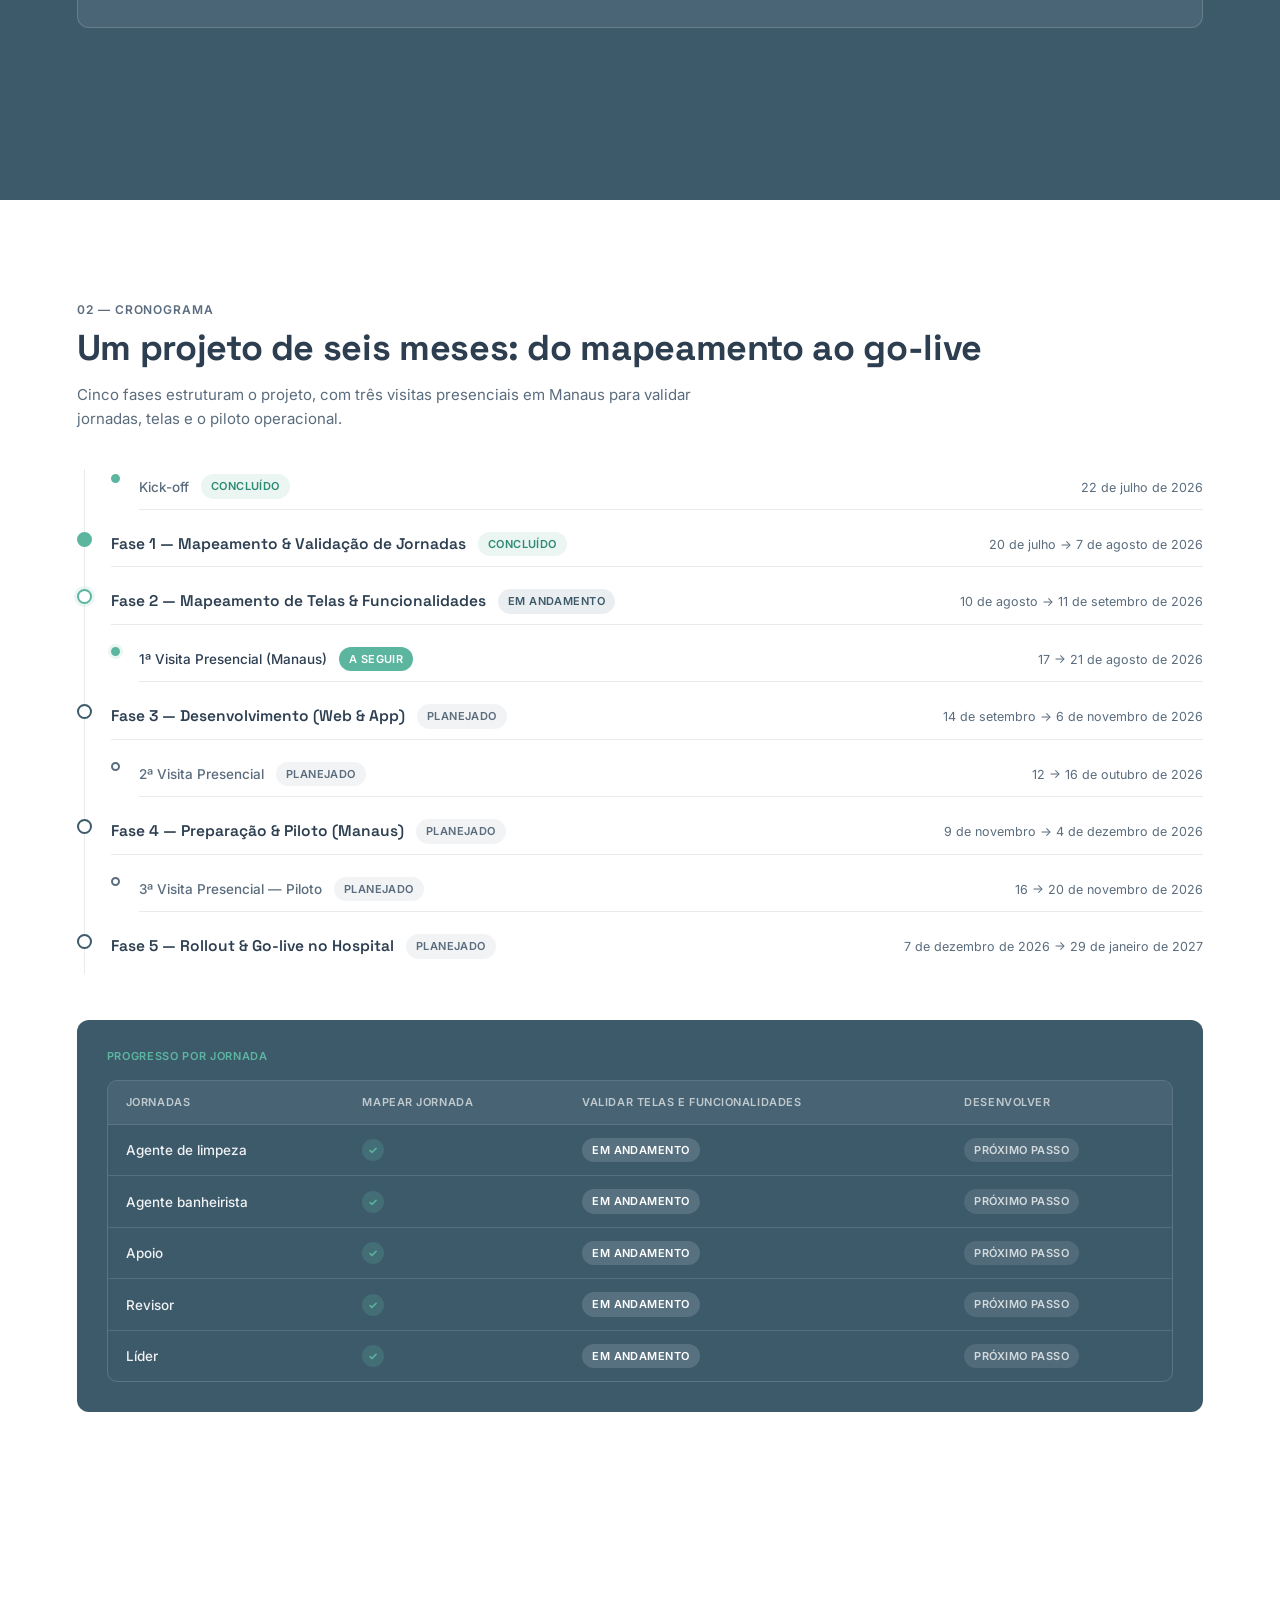
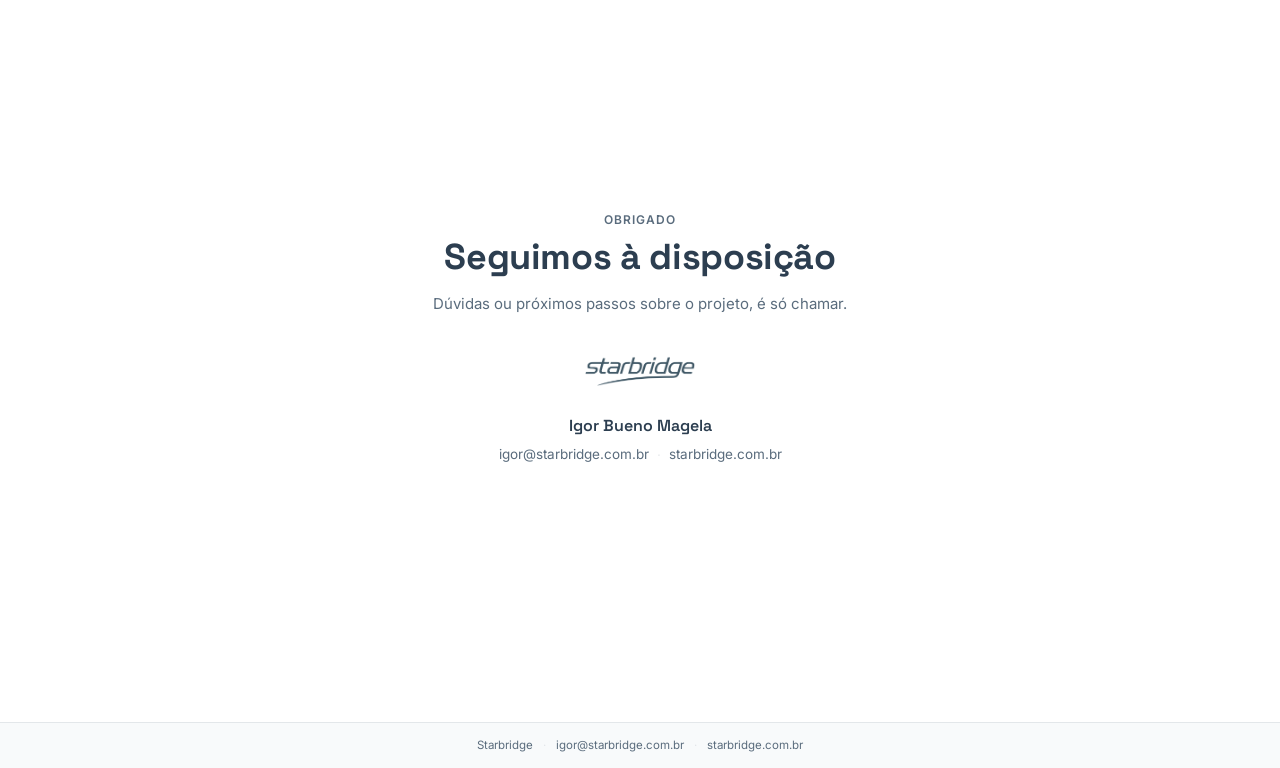
==== commit eab7a305: "Add files via upload" ====
--- a/index.html
+++ b/index.html
@@ -137,49 +137,17 @@
 
 .nav-link.active::after { transform: scaleX(1); }
 
-/* ---------- Section shell (stacking / conveyor effect) ---------- */
+/* ---------- Section shell (static document flow — no stacking/overlap) ---------- */
 
 .section {
-  position: sticky;
-  top: 0;
-  height: 100vh;
-  max-height: 100vh;
+  position: relative;
+  min-height: 100vh;
   width: 100%;
   display: flex;
   flex-direction: column;
-  justify-content: safe center;
+  justify-content: center;
   background: var(--white);
-  overflow-y: auto;
-  overflow-x: hidden;
-  -webkit-overflow-scrolling: touch;
-  scrollbar-width: thin;
-  scrollbar-color: var(--border-soft) transparent;
-}
-
-/* Sections taller than the viewport scroll internally (via overflow-y above)
-   instead of relying on the sticky element to grow past 100vh — a sticky box
-   that grows taller than the viewport gets visually "stuck" at top:0 with its
-   overflow permanently hidden below the fold, since sticky does not provide
-   its own scroll mechanism. Capping height at 100vh + overflow-y:auto keeps
-   every section's full content reachable regardless of viewport size. */
-
-.section::-webkit-scrollbar { width: 6px; }
-.section::-webkit-scrollbar-track { background: transparent; }
-.section::-webkit-scrollbar-thumb {
-  background: var(--border-soft);
-  border-radius: 3px;
-}
-.section-dark::-webkit-scrollbar-thumb,
-.section-closing::-webkit-scrollbar-thumb {
-  background: rgba(255, 255, 255, 0.18);
-}
-
-/* Each subsequent section slides over the previous one as you scroll */
-#inicio      { z-index: 1; }
-#contexto    { z-index: 2; }
-#cronograma  { z-index: 3; }
-#status      { z-index: 4; }
-#obrigado    { z-index: 5; }
+}
 
 .section-inner {
   max-width: 1280px;
@@ -373,131 +341,97 @@
 
 /* ---------- Section 01: Contexto do Projeto ---------- */
 
-.limitations-row {
-  margin-top: 32px;
-  padding: 18px 22px;
+.solution-block {
+  margin-top: 28px;
+  padding: 28px 30px;
   background: var(--white);
   border: 1px solid var(--border-soft);
   border-radius: 12px;
-  display: flex;
-  align-items: center;
-  gap: 20px;
-  flex-wrap: wrap;
-}
-
-.limitations-label {
-  font-size: 12.5px;
-  font-weight: 600;
-  color: var(--text-light);
+}
+
+.solution-label {
+  display: block;
+  font-size: 11px;
+  font-weight: 600;
+  letter-spacing: 0.06em;
+  text-transform: uppercase;
+  color: var(--accent-color);
+  margin-bottom: 14px;
+}
+
+.solution-text {
+  font-size: 15px;
+  color: var(--text-dark);
+  line-height: 1.65;
+  max-width: 760px;
+}
+
+.solution-text strong { color: var(--primary-color); font-weight: 600; }
+
+.solution-points {
+  margin-top: 22px;
+  padding-top: 20px;
+  border-top: 1px solid var(--border-soft);
+  display: grid;
+  grid-template-columns: repeat(2, 1fr);
+  gap: 14px 24px;
+}
+
+.solution-point {
+  display: flex;
+  align-items: baseline;
+  gap: 10px;
+  font-size: 13.5px;
+  color: var(--text-light);
+  line-height: 1.5;
+}
+
+.solution-point strong {
+  color: var(--text-dark);
+  font-weight: 600;
+}
+
+.solution-point-mark {
   flex-shrink: 0;
-}
-
-.limitations-chips {
-  display: flex;
+  color: var(--accent-color);
+  font-weight: 700;
+}
+
+.solution-formats {
+  margin-top: 22px;
+  display: flex;
+  align-items: center;
   gap: 10px;
   flex-wrap: wrap;
 }
 
-.limitation-chip {
+.solution-format-chip {
   font-size: 12.5px;
-  font-weight: 500;
+  font-weight: 600;
   color: var(--primary-color);
   background: var(--accent-soft);
-  padding: 6px 12px;
+  padding: 6px 14px;
   border-radius: 999px;
-  white-space: nowrap;
-}
-
-/* Critical information block */
-
-.critical-block {
-  margin-top: 18px;
-  padding: 22px 24px;
-  background: var(--white);
-  border: 1px solid var(--border-soft);
-  border-radius: 12px;
-}
-
-.critical-label {
-  display: block;
-  font-size: 11px;
-  font-weight: 600;
-  letter-spacing: 0.06em;
-  text-transform: uppercase;
-  color: var(--text-light);
-  margin-bottom: 16px;
-}
-
-.critical-grid {
-  display: grid;
-  grid-template-columns: repeat(3, 1fr);
-  gap: 16px;
-}
-
-.critical-grid-2 {
-  grid-template-columns: repeat(2, 1fr);
-  row-gap: 18px;
-}
-
-.critical-card {
-  padding-left: 14px;
-  border-left: 2px solid var(--accent-color);
-}
-
-.critical-title {
-  font-size: 13.5px;
-  font-weight: 600;
-  color: var(--text-dark);
-  margin-bottom: 6px;
-}
-
-.critical-text {
-  font-size: 12.5px;
-  color: var(--text-light);
-  line-height: 1.5;
-}
-
-/* Pillars */
-
-.pillars-label {
-  display: block;
-  font-size: 11px;
-  font-weight: 600;
-  letter-spacing: 0.06em;
-  text-transform: uppercase;
-  color: var(--text-light);
-  margin-top: 26px;
-  margin-bottom: 14px;
-}
-
-.pillars {
-  display: grid;
-  grid-template-columns: repeat(3, 1fr);
-  gap: 16px;
-}
-
-.pillar-card {
-  padding: 20px 20px 22px;
-}
-
-.pillar-index {
-  font-family: var(--font-title);
-  font-size: 12px;
-  font-weight: 700;
-  color: var(--accent-color);
-  letter-spacing: 0.04em;
-}
-
-.pillar-title {
-  font-size: 16px;
-  margin-top: 10px;
-  margin-bottom: 8px;
-}
-
-.pillar-text {
-  font-size: 13px;
-  color: var(--text-light);
-  line-height: 1.55;
+}
+
+/* Section 01 now renders on the dark (primary-color) background — adapt the
+   solution block from light-card styling to translucent-on-blue styling. */
+
+.section-dark .solution-block {
+  background: rgba(255, 255, 255, 0.07);
+  border-color: rgba(255, 255, 255, 0.16);
+}
+
+.section-dark .solution-text { color: rgba(255, 255, 255, 0.92); }
+.section-dark .solution-text strong { color: var(--white); }
+
+.section-dark .solution-points { border-top-color: rgba(255, 255, 255, 0.16); }
+.section-dark .solution-point { color: rgba(255, 255, 255, 0.8); }
+.section-dark .solution-point strong { color: var(--white); }
+
+.section-dark .solution-format-chip {
+  color: var(--white);
+  background: rgba(255, 255, 255, 0.14);
 }
 
 .chip-next {
@@ -627,125 +561,88 @@
 @media (max-width: 860px) {
   .nav-links { display: none; }
   .hero-meta { flex-wrap: wrap; row-gap: 16px; }
-  .context-grid { grid-template-columns: repeat(2, 1fr); }
-  .pillars { grid-template-columns: 1fr; }
-  .flow { flex-wrap: wrap; }
+  .solution-points { grid-template-columns: 1fr; }
   .timeline-content { flex-direction: column; align-items: flex-start; gap: 4px; }
-  .status-grid { grid-template-columns: 1fr; }
-}
-
-/* ---------- Section 03: Onde Estamos e Onde Chegaremos ---------- */
-
-.status-grid {
-  display: grid;
-  grid-template-columns: 1fr 1fr;
-  gap: 18px;
-  margin-top: 36px;
-}
-
-.status-card {
+  .journeys-table { font-size: 12px; }
+  .journeys-table th, .journeys-table td { padding: 10px 12px; }
+}
+
+/* Journeys progress table (Section 02: Cronograma) — rendered as a
+   blue card, matching Section 01's solution-block treatment. */
+
+.journeys-block {
+  margin-top: 40px;
+  padding: 28px 30px 30px;
+  background: var(--primary-color);
+  border-radius: 12px;
+}
+
+.journeys-label {
+  display: block;
+  font-size: 11px;
+  font-weight: 600;
+  letter-spacing: 0.06em;
+  text-transform: uppercase;
+  color: var(--accent-color);
+  margin-bottom: 16px;
+}
+
+.journeys-table-wrap {
+  overflow-x: auto;
+  border: 1px solid rgba(255, 255, 255, 0.16);
+  border-radius: 10px;
+}
+
+.journeys-table {
+  width: 100%;
+  border-collapse: collapse;
+}
+
+.journeys-table th {
+  text-align: left;
+  padding: 13px 18px;
+  font-size: 11px;
+  font-weight: 600;
+  letter-spacing: 0.05em;
+  text-transform: uppercase;
+  color: rgba(255, 255, 255, 0.65);
   background: rgba(255, 255, 255, 0.06);
-  border: 1px solid rgba(255, 255, 255, 0.14);
-  border-radius: 12px;
-  padding: 22px 24px 24px;
-}
-
-.status-card-top {
-  display: flex;
-  align-items: center;
-  justify-content: space-between;
-  gap: 12px;
-  margin-bottom: 16px;
-  padding-bottom: 14px;
-  border-bottom: 1px solid rgba(255, 255, 255, 0.14);
-}
-
-.status-card-title {
-  font-size: 16px;
-  color: var(--white);
-}
-
-.chip-status-now {
-  background: var(--accent-color);
-  color: var(--white);
-}
-
-.chip-status-future {
-  background: rgba(255, 255, 255, 0.12);
-  color: rgba(255, 255, 255, 0.85);
-}
-
-.status-list li {
-  display: flex;
-  align-items: flex-start;
-  gap: 10px;
+  border-bottom: 1px solid rgba(255, 255, 255, 0.16);
+  white-space: nowrap;
+}
+
+.journeys-table td {
+  padding: 13px 18px;
   font-size: 13.5px;
-  line-height: 1.5;
-  color: rgba(255, 255, 255, 0.88);
-  padding: 7px 0;
-}
-
-.status-list li em { color: rgba(255, 255, 255, 0.6); font-style: normal; }
-
-.status-mark {
-  flex-shrink: 0;
-  width: 18px;
-  height: 18px;
+  font-weight: 500;
+  color: rgba(255, 255, 255, 0.92);
+  border-bottom: 1px solid rgba(255, 255, 255, 0.12);
+  white-space: nowrap;
+}
+
+.journeys-table tbody tr:last-child td { border-bottom: none; }
+
+.status-check-icon {
+  display: inline-flex;
+  align-items: center;
+  justify-content: center;
+  width: 22px;
+  height: 22px;
   border-radius: 50%;
-  background: var(--accent-color);
-  color: var(--primary-color);
-  font-size: 10px;
+  background: rgba(92, 182, 159, 0.22);
+  color: var(--accent-color);
+  font-size: 11px;
   font-weight: 700;
-  display: flex;
-  align-items: center;
-  justify-content: center;
-  margin-top: 1px;
-}
-
-.status-mark-future {
+}
+
+.journeys-table .chip-progress {
   background: rgba(255, 255, 255, 0.14);
   color: var(--white);
-  font-family: var(--font-title);
-}
-
-.status-list li.is-outcome {
-  margin-top: 8px;
-  padding: 12px 14px;
-  border: 1.5px solid var(--accent-color);
-  border-radius: 10px;
-  font-weight: 600;
-  color: var(--white);
-}
-
-.status-mark-outcome {
-  background: var(--accent-color);
-  color: var(--primary-color);
-}
-
-.status-highlight {
-  display: flex;
-  align-items: center;
-  gap: 16px;
-  margin-top: 22px;
-  padding: 16px 22px;
-  background: var(--accent-color);
-  border-radius: 12px;
-  flex-wrap: wrap;
-}
-
-.status-highlight-label {
-  font-size: 11px;
-  font-weight: 700;
-  letter-spacing: 0.06em;
-  text-transform: uppercase;
-  color: rgba(44, 62, 80, 0.65);
-}
-
-.status-highlight-value {
-  font-family: var(--font-title);
-  font-size: 15px;
-  font-weight: 600;
-  color: var(--primary-color);
+}
+
+.journeys-table .chip-upcoming {
+  background: rgba(255, 255, 255, 0.10);
+  color: rgba(255, 255, 255, 0.75);
 }
 
 /* ---------- Closing: Obrigado ---------- */
@@ -845,7 +742,6 @@
       <li><a href="#inicio" class="nav-link" data-section="inicio">Início</a></li>
       <li><a href="#contexto" class="nav-link" data-section="contexto">Contexto do Projeto</a></li>
       <li><a href="#cronograma" class="nav-link" data-section="cronograma">Cronograma</a></li>
-      <li><a href="#status" class="nav-link" data-section="status">Onde Estamos e Onde Chegaremos</a></li>
       <li><a href="#obrigado" class="nav-link" data-section="obrigado">Contato</a></li>
     </ul>
   </div>
@@ -869,60 +765,24 @@
     </a>
   </section>
 
-  <section id="contexto" class="section section-tint">
+  <section id="contexto" class="section section-dark">
     <div class="section-inner">
       <span class="section-kicker">01 — Contexto</span>
       <h2 class="section-title">O ponto de partida do projeto</h2>
       <p class="section-lede">Hoje, o hospital conta com uma operação eficiente, com múltiplos profissionais e sistemas envolvidos — porém com lacunas e oportunidades de melhoria no processo.</p>
 
-      <div class="limitations-row">
-        <span class="limitations-label">Outros sistemas já foram testados anteriormente, mas eram limitados, não entregando:</span>
-        <div class="limitations-chips">
-          <span class="limitation-chip">Monitoramento do tempo de limpeza</span>
-          <span class="limitation-chip">Visibilidade sobre os diferentes tipos de limpeza</span>
-          <span class="limitation-chip">Calendário e centralização administrativa das atividades</span>
-          <span class="limitation-chip">Visibilidade sobre insumos disponíveis nos DMLs</span>
-        </div>
-      </div>
-
-      <div class="critical-block">
-        <span class="critical-label">Pontos críticos para a Opy</span>
-        <div class="critical-grid critical-grid-2">
-          <div class="critical-card">
-            <h4 class="critical-title">Comunicação entre as partes</h4>
-            <p class="critical-text">Enfermagem, revisores e agentes de limpeza se comunicam hoje por WhatsApp. O sistema centraliza esse fluxo entre a operação e o apoio.</p>
-          </div>
-          <div class="critical-card">
-            <h4 class="critical-title">Visibilidade e controle de insumos</h4>
-            <p class="critical-text">Regras de estoque mínimo por DML, com alertas automáticos de reabastecimento e planejamento mais preciso, com base nas necessidades reais de cada área.</p>
-          </div>
-          <div class="critical-card">
-            <h4 class="critical-title">Escalas automatizadas</h4>
-            <p class="critical-text">Um calendário único com todas as limpezas, tipos e responsáveis, para montar e ajustar escalas por pessoa e por perímetro.</p>
-          </div>
-          <div class="critical-card">
-            <h4 class="critical-title">Gestão centralizada</h4>
-            <p class="critical-text">Uma camada de gestão com métricas de acompanhamento e permissionamentos por função, customizada para cada perfil de colaborador.</p>
-          </div>
-        </div>
-      </div>
-
-      <span class="pillars-label">O que o sistema vai entregar</span>
-      <div class="pillars">
-        <div class="pillar-card card">
-          <span class="pillar-index">01</span>
-          <h3 class="pillar-title">App de Campo</h3>
-          <p class="pillar-text">Agentes de limpeza, banheiristas e revisores registram início, fim e aprovação de cada limpeza via QR Code.</p>
-        </div>
-        <div class="pillar-card card">
-          <span class="pillar-index">02</span>
-          <h3 class="pillar-title">Painel de Gestão</h3>
-          <p class="pillar-text">Indicadores de limpezas planejadas vs. realizadas, por leito, área e turno, em tempo real.</p>
-        </div>
-        <div class="pillar-card card">
-          <span class="pillar-index">03</span>
-          <h3 class="pillar-title">Rastreabilidade de Estoque</h3>
-          <p class="pillar-text">Controle de entrada e uso de insumos por DML, vinculado a cada atividade de limpeza.</p>
+      <div class="solution-block">
+        <span class="solution-label">O que está sendo construído</span>
+        <p class="solution-text">Uma plataforma de gestão de higienização hospitalar, entregue em <strong>versão Web e Aplicativo</strong>: o app de campo registra cada limpeza via QR Code, enquanto o painel web centraliza o controle de escalas, insumos e indicadores — resolvendo diretamente os pontos críticos da operação hoje.</p>
+        <div class="solution-points">
+          <span class="solution-point"><span class="solution-point-mark">&#10003;</span><span><strong>Comunicação centralizada</strong> entre enfermagem, revisores e agentes de limpeza, substituindo o fluxo por WhatsApp.</span></span>
+          <span class="solution-point"><span class="solution-point-mark">&#10003;</span><span><strong>Controle de insumos</strong> por DML, com estoque mínimo e alertas automáticos de reabastecimento.</span></span>
+          <span class="solution-point"><span class="solution-point-mark">&#10003;</span><span><strong>Escalas automatizadas</strong>, com calendário único de limpezas, tipos e responsáveis por perímetro.</span></span>
+          <span class="solution-point"><span class="solution-point-mark">&#10003;</span><span><strong>Gestão e indicadores</strong> em tempo real, com permissionamento customizado por função.</span></span>
+        </div>
+        <div class="solution-formats">
+          <span class="solution-format-chip">Web</span>
+          <span class="solution-format-chip">Aplicativo</span>
         </div>
       </div>
     </div>
@@ -1036,45 +896,53 @@
         </div>
 
       </div>
-    </div>
-  </section>
-
-  <section id="status" class="section section-dark">
-    <div class="section-inner">
-      <span class="section-kicker">03 — Onde Estamos e Onde Chegaremos</span>
-      <h2 class="section-title">Fase 2 em andamento: desenvolvimento rumo ao piloto em Manaus</h2>
-      <p class="section-lede">Jornadas mapeadas e validadas, infraestrutura alinhada, app em análise na loja — o projeto segue no ritmo previsto até o go-live.</p>
-
-      <div class="status-grid">
-        <div class="status-card">
-          <div class="status-card-top">
-            <h3 class="status-card-title">Onde estamos</h3>
-            <span class="chip chip-status-now">Agosto de 2026</span>
-          </div>
-          <ul class="status-list">
-            <li><span class="status-mark">&#10003;</span>Fase 1 concluída — jornadas operacionais mapeadas e validadas</li>
-            <li><span class="status-mark">&#10003;</span>Fase 2 em andamento — telas e funcionalidades sendo desenhadas</li>
-            <li><span class="status-mark">&#10003;</span>Alinhamento de infraestrutura e disponibilidade — contratação da W8 e envio do app à Google Play Store</li>
-            <li><span class="status-mark">&#10003;</span>1ª Visita Presencial em Manaus (17–21 de agosto), para mapear as jornadas operacionais in loco</li>
-          </ul>
-        </div>
-        <div class="status-card">
-          <div class="status-card-top">
-            <h3 class="status-card-title">Onde chegaremos</h3>
-            <span class="chip chip-status-future">Até janeiro de 2027</span>
-          </div>
-          <ul class="status-list">
-            <li><span class="status-mark status-mark-future">3</span>Fase 3 — desenvolvimento completo do web e do app <em>(set–nov)</em></li>
-            <li><span class="status-mark status-mark-future">4</span>Fase 4 — preparação e piloto operacional em Manaus <em>(nov–dez)</em></li>
-            <li><span class="status-mark status-mark-future">5</span>Fase 5 — rollout e go-live em todo o hospital <em>(dez–jan)</em></li>
-            <li class="is-outcome"><span class="status-mark status-mark-outcome">&#9733;</span>Sistema de higienização 100% em operação, substituindo o processo manual</li>
-          </ul>
-        </div>
-      </div>
-
-      <div class="status-highlight">
-        <span class="status-highlight-label">Próxima etapa</span>
-        <span class="status-highlight-value">2ª Visita Presencial — 12 a 16 de outubro de 2026</span>
+
+      <div class="journeys-block">
+        <span class="journeys-label">Progresso por jornada</span>
+        <div class="journeys-table-wrap">
+          <table class="journeys-table">
+            <thead>
+              <tr>
+                <th>Jornadas</th>
+                <th>Mapear jornada</th>
+                <th>Validar telas e funcionalidades</th>
+                <th>Desenvolver</th>
+              </tr>
+            </thead>
+            <tbody>
+              <tr>
+                <td>Agente de limpeza</td>
+                <td><span class="status-check-icon">&#10003;</span></td>
+                <td><span class="chip chip-progress">Em andamento</span></td>
+                <td><span class="chip chip-upcoming">Próximo passo</span></td>
+              </tr>
+              <tr>
+                <td>Agente banheirista</td>
+                <td><span class="status-check-icon">&#10003;</span></td>
+                <td><span class="chip chip-progress">Em andamento</span></td>
+                <td><span class="chip chip-upcoming">Próximo passo</span></td>
+              </tr>
+              <tr>
+                <td>Apoio</td>
+                <td><span class="status-check-icon">&#10003;</span></td>
+                <td><span class="chip chip-progress">Em andamento</span></td>
+                <td><span class="chip chip-upcoming">Próximo passo</span></td>
+              </tr>
+              <tr>
+                <td>Revisor</td>
+                <td><span class="status-check-icon">&#10003;</span></td>
+                <td><span class="chip chip-progress">Em andamento</span></td>
+                <td><span class="chip chip-upcoming">Próximo passo</span></td>
+              </tr>
+              <tr>
+                <td>Líder</td>
+                <td><span class="status-check-icon">&#10003;</span></td>
+                <td><span class="chip chip-progress">Em andamento</span></td>
+                <td><span class="chip chip-upcoming">Próximo passo</span></td>
+              </tr>
+            </tbody>
+          </table>
+        </div>
       </div>
     </div>
   </section>
@@ -1117,24 +985,13 @@
     });
   }
 
-  // Custom scroll-to computed from section heights rather than the native
-  // anchor-jump / scrollIntoView (or even offsetTop), which for a
-  // position: sticky element reflect its CURRENT stuck/visual position, not
-  // its true place in the document. Because sections stack via sticky to
-  // create the "conveyor" effect, a covered section still reports
-  // rect.top === 0 (and offsetTop equal to the current scroll position)
-  // while stuck, which fools those APIs into thinking it's already in view
-  // and backward navigation silently fails. Summing offsetHeight (a pure
-  // size, unaffected by sticky positioning) of preceding sections gives a
-  // reliable target.
+  // Sections use normal static document flow (no position: sticky), so the
+  // native rect-based position is always accurate — a simple offset from
+  // the current scroll position is enough to reach any section reliably.
   function scrollToId(id) {
     var target = document.getElementById(id);
     if (!target) return;
-    var top = 0;
-    for (var i = 0; i < sections.length; i++) {
-      if (sections[i] === target) break;
-      top += sections[i].offsetHeight;
-    }
+    var top = target.getBoundingClientRect().top + window.pageYOffset;
     window.scrollTo({ top: top, left: 0, behavior: 'smooth' });
   }
 
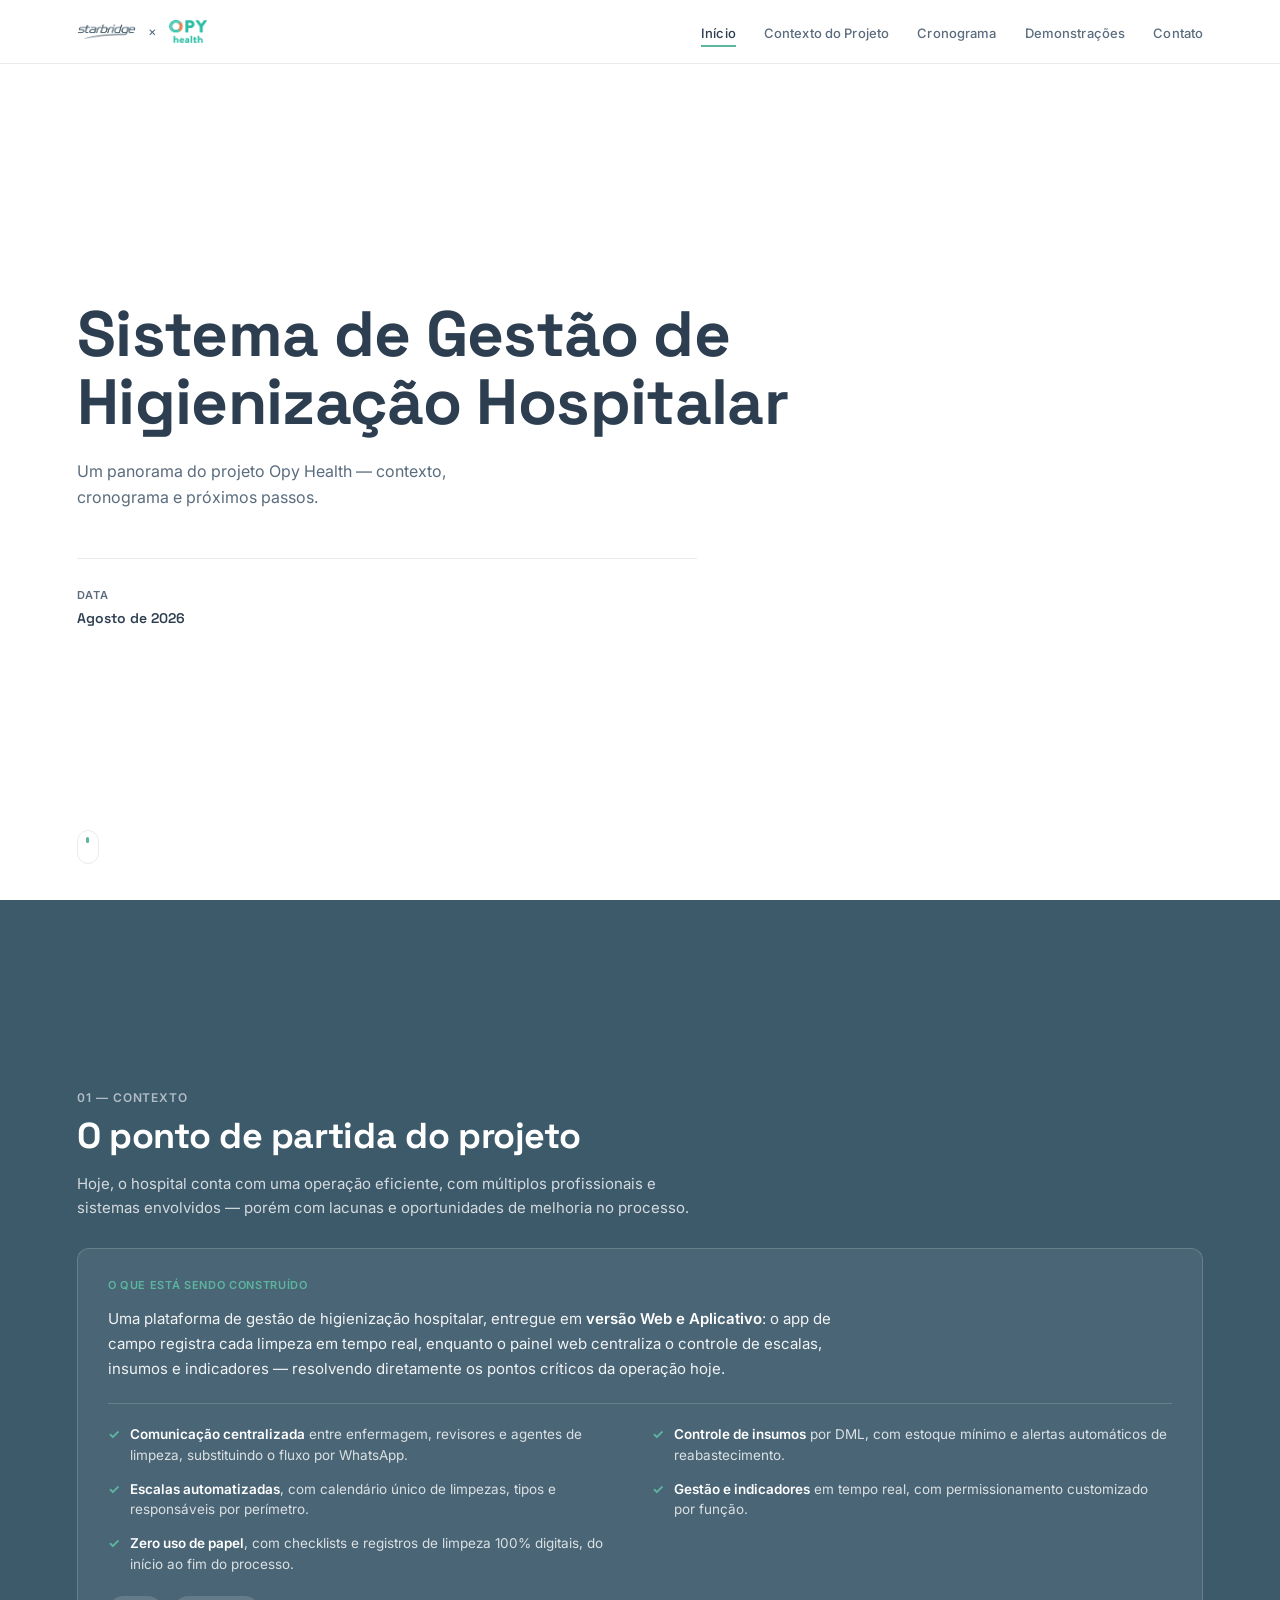
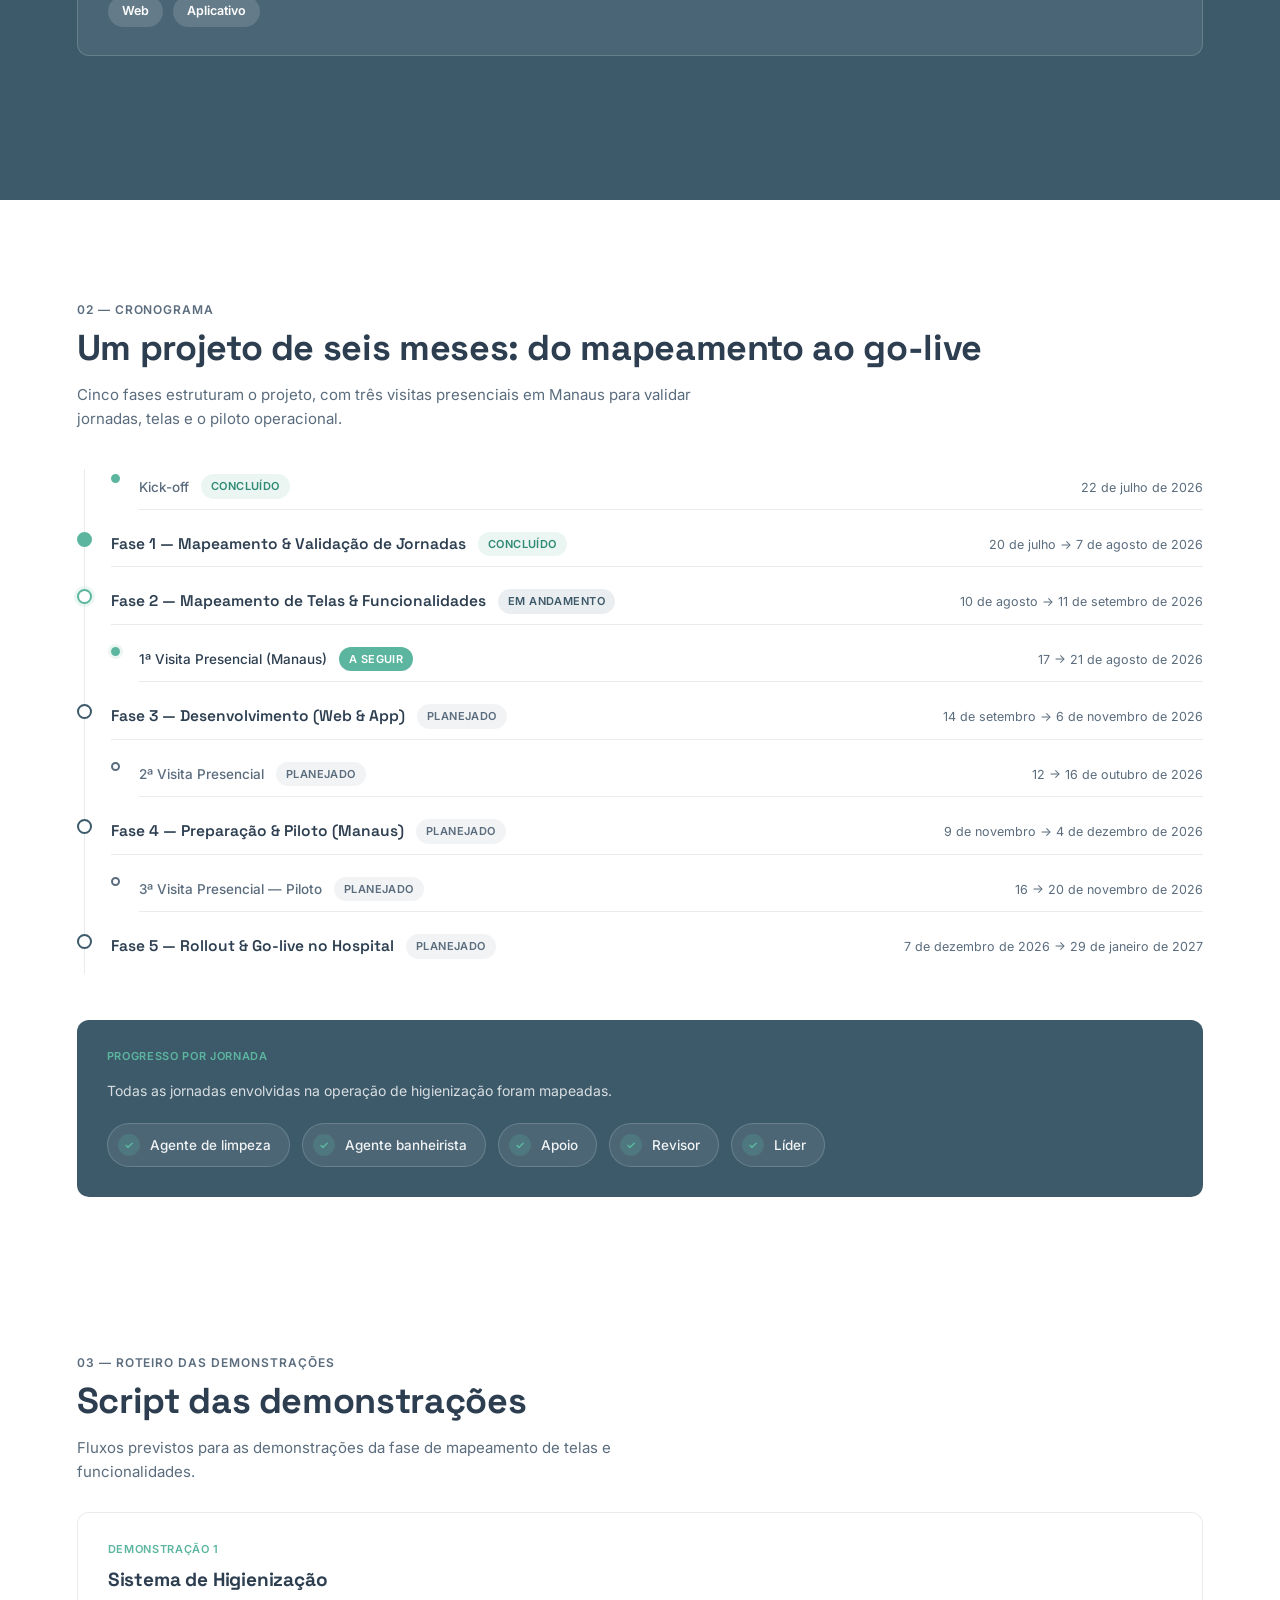
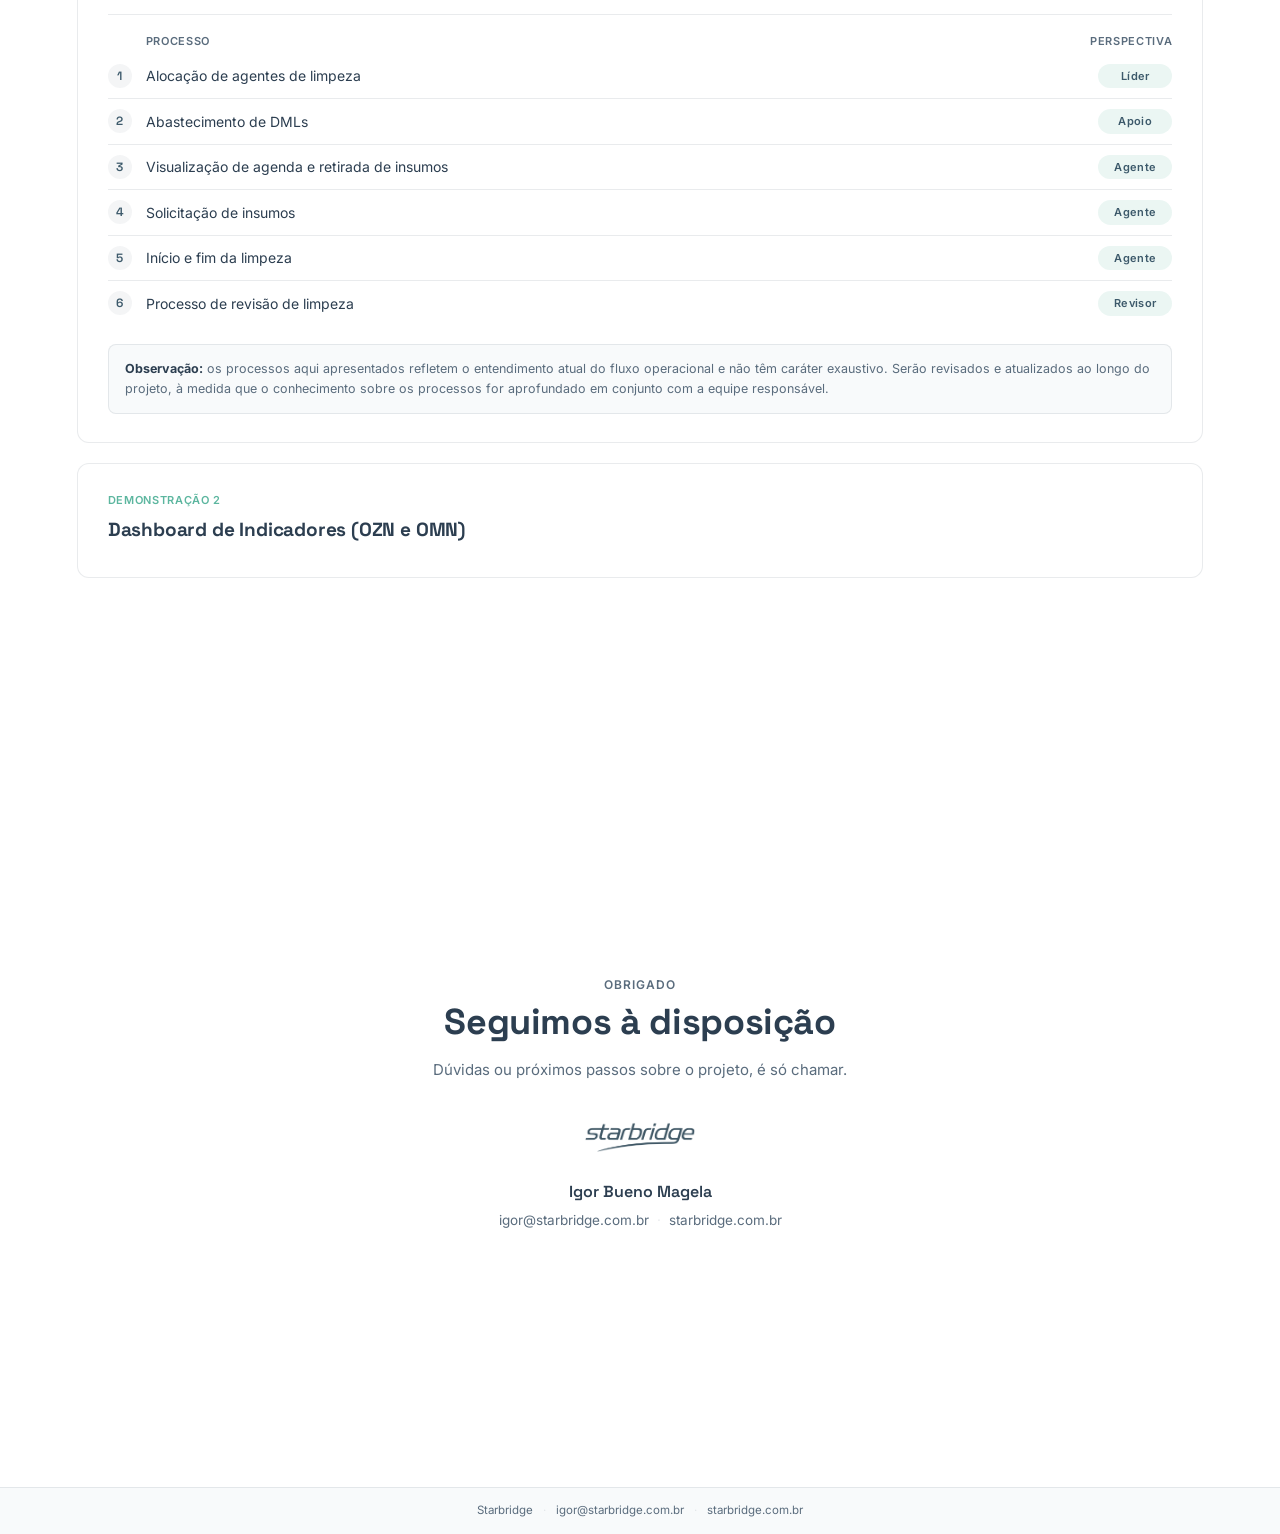
==== commit c6770c19: "Add files via upload" ====
--- a/index.html
+++ b/index.html
@@ -563,8 +563,9 @@
   .hero-meta { flex-wrap: wrap; row-gap: 16px; }
   .solution-points { grid-template-columns: 1fr; }
   .timeline-content { flex-direction: column; align-items: flex-start; gap: 4px; }
-  .journeys-table { font-size: 12px; }
-  .journeys-table th, .journeys-table td { padding: 10px 12px; }
+  .demo-step { flex-wrap: wrap; }
+  .demo-step-text { flex-basis: 100%; order: 1; margin-left: 38px; }
+  .role-chip { order: 2; }
 }
 
 /* Journeys progress table (Section 02: Cronograma) — rendered as a
@@ -587,40 +588,32 @@
   margin-bottom: 16px;
 }
 
-.journeys-table-wrap {
-  overflow-x: auto;
+.journeys-intro {
+  font-size: 14px;
+  color: rgba(255, 255, 255, 0.8);
+  max-width: 620px;
+  line-height: 1.6;
+}
+
+.journeys-grid {
+  margin-top: 20px;
+  display: flex;
+  flex-wrap: wrap;
+  gap: 12px;
+}
+
+.journey-chip {
+  display: inline-flex;
+  align-items: center;
+  gap: 10px;
+  padding: 10px 18px 10px 10px;
+  background: rgba(255, 255, 255, 0.08);
   border: 1px solid rgba(255, 255, 255, 0.16);
-  border-radius: 10px;
-}
-
-.journeys-table {
-  width: 100%;
-  border-collapse: collapse;
-}
-
-.journeys-table th {
-  text-align: left;
-  padding: 13px 18px;
-  font-size: 11px;
-  font-weight: 600;
-  letter-spacing: 0.05em;
-  text-transform: uppercase;
-  color: rgba(255, 255, 255, 0.65);
-  background: rgba(255, 255, 255, 0.06);
-  border-bottom: 1px solid rgba(255, 255, 255, 0.16);
-  white-space: nowrap;
-}
-
-.journeys-table td {
-  padding: 13px 18px;
+  border-radius: 999px;
   font-size: 13.5px;
   font-weight: 500;
   color: rgba(255, 255, 255, 0.92);
-  border-bottom: 1px solid rgba(255, 255, 255, 0.12);
-  white-space: nowrap;
-}
-
-.journeys-table tbody tr:last-child td { border-bottom: none; }
+}
 
 .status-check-icon {
   display: inline-flex;
@@ -633,17 +626,124 @@
   color: var(--accent-color);
   font-size: 11px;
   font-weight: 700;
-}
-
-.journeys-table .chip-progress {
-  background: rgba(255, 255, 255, 0.14);
-  color: var(--white);
-}
-
-.journeys-table .chip-upcoming {
-  background: rgba(255, 255, 255, 0.10);
-  color: rgba(255, 255, 255, 0.75);
-}
+  flex-shrink: 0;
+}
+
+/* ---------- Section 03: Script das Demonstrações ---------- */
+
+.demo-block {
+  margin-top: 28px;
+  padding: 28px 30px;
+  background: var(--white);
+  border: 1px solid var(--border-soft);
+  border-radius: 12px;
+}
+
+.demo-block + .demo-block { margin-top: 20px; }
+
+.demo-block-label {
+  display: block;
+  font-size: 11px;
+  font-weight: 600;
+  letter-spacing: 0.06em;
+  text-transform: uppercase;
+  color: var(--accent-color);
+  margin-bottom: 8px;
+}
+
+.demo-block-title {
+  font-size: 19px;
+  margin-bottom: 4px;
+}
+
+.demo-steps-header {
+  display: flex;
+  align-items: center;
+  gap: 14px;
+  margin-top: 20px;
+  padding-top: 18px;
+  border-top: 1px solid var(--border-soft);
+}
+
+.demo-steps-header-spacer { width: 24px; flex-shrink: 0; }
+
+.demo-steps-header-label {
+  flex: 1;
+  font-size: 11px;
+  font-weight: 600;
+  letter-spacing: 0.06em;
+  text-transform: uppercase;
+  color: var(--text-light);
+}
+
+.demo-steps-header-label-role {
+  flex: 0 0 74px;
+  text-align: center;
+}
+
+.demo-steps {
+  margin-top: 4px;
+  counter-reset: none;
+}
+
+.demo-step {
+  display: flex;
+  align-items: center;
+  gap: 14px;
+  padding: 10px 0;
+  border-bottom: 1px solid var(--border-soft);
+}
+
+.demo-step:last-child { border-bottom: none; }
+
+.demo-step-number {
+  flex-shrink: 0;
+  display: inline-flex;
+  align-items: center;
+  justify-content: center;
+  width: 24px;
+  height: 24px;
+  border-radius: 50%;
+  background: var(--primary-soft);
+  color: var(--primary-color);
+  font-family: var(--font-title);
+  font-size: 12px;
+  font-weight: 600;
+}
+
+.demo-step-text {
+  flex: 1;
+  font-size: 14px;
+  color: var(--text-dark);
+}
+
+.role-chip {
+  flex: 0 0 74px;
+  display: inline-flex;
+  align-items: center;
+  justify-content: center;
+  font-size: 11px;
+  font-weight: 600;
+  letter-spacing: 0.03em;
+  color: var(--primary-color);
+  background: var(--accent-soft);
+  padding: 4px 12px;
+  border-radius: 999px;
+  white-space: nowrap;
+}
+
+.demo-disclaimer {
+  margin-top: 18px;
+  padding: 14px 16px;
+  background: var(--bg-light);
+  border: 1px solid var(--border-soft);
+  border-radius: 8px;
+  font-size: 12.5px;
+  color: var(--text-light);
+  line-height: 1.6;
+}
+
+.demo-disclaimer strong { color: var(--text-dark); }
 
 /* ---------- Closing: Obrigado ---------- */
 
@@ -742,6 +842,7 @@
       <li><a href="#inicio" class="nav-link" data-section="inicio">Início</a></li>
       <li><a href="#contexto" class="nav-link" data-section="contexto">Contexto do Projeto</a></li>
       <li><a href="#cronograma" class="nav-link" data-section="cronograma">Cronograma</a></li>
+      <li><a href="#demonstracoes" class="nav-link" data-section="demonstracoes">Demonstrações</a></li>
       <li><a href="#obrigado" class="nav-link" data-section="obrigado">Contato</a></li>
     </ul>
   </div>
@@ -773,12 +874,13 @@
 
       <div class="solution-block">
         <span class="solution-label">O que está sendo construído</span>
-        <p class="solution-text">Uma plataforma de gestão de higienização hospitalar, entregue em <strong>versão Web e Aplicativo</strong>: o app de campo registra cada limpeza via QR Code, enquanto o painel web centraliza o controle de escalas, insumos e indicadores — resolvendo diretamente os pontos críticos da operação hoje.</p>
+        <p class="solution-text">Uma plataforma de gestão de higienização hospitalar, entregue em <strong>versão Web e Aplicativo</strong>: o app de campo registra cada limpeza em tempo real, enquanto o painel web centraliza o controle de escalas, insumos e indicadores — resolvendo diretamente os pontos críticos da operação hoje.</p>
         <div class="solution-points">
           <span class="solution-point"><span class="solution-point-mark">&#10003;</span><span><strong>Comunicação centralizada</strong> entre enfermagem, revisores e agentes de limpeza, substituindo o fluxo por WhatsApp.</span></span>
           <span class="solution-point"><span class="solution-point-mark">&#10003;</span><span><strong>Controle de insumos</strong> por DML, com estoque mínimo e alertas automáticos de reabastecimento.</span></span>
           <span class="solution-point"><span class="solution-point-mark">&#10003;</span><span><strong>Escalas automatizadas</strong>, com calendário único de limpezas, tipos e responsáveis por perímetro.</span></span>
           <span class="solution-point"><span class="solution-point-mark">&#10003;</span><span><strong>Gestão e indicadores</strong> em tempo real, com permissionamento customizado por função.</span></span>
+          <span class="solution-point"><span class="solution-point-mark">&#10003;</span><span><strong>Zero uso de papel</strong>, com checklists e registros de limpeza 100% digitais, do início ao fim do processo.</span></span>
         </div>
         <div class="solution-formats">
           <span class="solution-format-chip">Web</span>
@@ -899,50 +1001,70 @@
 
       <div class="journeys-block">
         <span class="journeys-label">Progresso por jornada</span>
-        <div class="journeys-table-wrap">
-          <table class="journeys-table">
-            <thead>
-              <tr>
-                <th>Jornadas</th>
-                <th>Mapear jornada</th>
-                <th>Validar telas e funcionalidades</th>
-                <th>Desenvolver</th>
-              </tr>
-            </thead>
-            <tbody>
-              <tr>
-                <td>Agente de limpeza</td>
-                <td><span class="status-check-icon">&#10003;</span></td>
-                <td><span class="chip chip-progress">Em andamento</span></td>
-                <td><span class="chip chip-upcoming">Próximo passo</span></td>
-              </tr>
-              <tr>
-                <td>Agente banheirista</td>
-                <td><span class="status-check-icon">&#10003;</span></td>
-                <td><span class="chip chip-progress">Em andamento</span></td>
-                <td><span class="chip chip-upcoming">Próximo passo</span></td>
-              </tr>
-              <tr>
-                <td>Apoio</td>
-                <td><span class="status-check-icon">&#10003;</span></td>
-                <td><span class="chip chip-progress">Em andamento</span></td>
-                <td><span class="chip chip-upcoming">Próximo passo</span></td>
-              </tr>
-              <tr>
-                <td>Revisor</td>
-                <td><span class="status-check-icon">&#10003;</span></td>
-                <td><span class="chip chip-progress">Em andamento</span></td>
-                <td><span class="chip chip-upcoming">Próximo passo</span></td>
-              </tr>
-              <tr>
-                <td>Líder</td>
-                <td><span class="status-check-icon">&#10003;</span></td>
-                <td><span class="chip chip-progress">Em andamento</span></td>
-                <td><span class="chip chip-upcoming">Próximo passo</span></td>
-              </tr>
-            </tbody>
-          </table>
-        </div>
+        <p class="journeys-intro">Todas as jornadas envolvidas na operação de higienização foram mapeadas.</p>
+        <div class="journeys-grid">
+          <span class="journey-chip"><span class="status-check-icon">&#10003;</span>Agente de limpeza</span>
+          <span class="journey-chip"><span class="status-check-icon">&#10003;</span>Agente banheirista</span>
+          <span class="journey-chip"><span class="status-check-icon">&#10003;</span>Apoio</span>
+          <span class="journey-chip"><span class="status-check-icon">&#10003;</span>Revisor</span>
+          <span class="journey-chip"><span class="status-check-icon">&#10003;</span>Líder</span>
+        </div>
+      </div>
+    </div>
+  </section>
+
+  <section id="demonstracoes" class="section section-light">
+    <div class="section-inner">
+      <span class="section-kicker">03 — Roteiro das Demonstrações</span>
+      <h2 class="section-title">Script das demonstrações</h2>
+      <p class="section-lede">Fluxos previstos para as demonstrações da fase de mapeamento de telas e funcionalidades.</p>
+
+      <div class="demo-block">
+        <span class="demo-block-label">Demonstração 1</span>
+        <h3 class="demo-block-title">Sistema de Higienização</h3>
+        <div class="demo-steps-header">
+          <span class="demo-steps-header-spacer"></span>
+          <span class="demo-steps-header-label">Processo</span>
+          <span class="demo-steps-header-label demo-steps-header-label-role">Perspectiva</span>
+        </div>
+        <ol class="demo-steps">
+          <li class="demo-step">
+            <span class="demo-step-number">1</span>
+            <span class="demo-step-text">Alocação de agentes de limpeza</span>
+            <span class="role-chip">Líder</span>
+          </li>
+          <li class="demo-step">
+            <span class="demo-step-number">2</span>
+            <span class="demo-step-text">Abastecimento de DMLs</span>
+            <span class="role-chip">Apoio</span>
+          </li>
+          <li class="demo-step">
+            <span class="demo-step-number">3</span>
+            <span class="demo-step-text">Visualização de agenda e retirada de insumos</span>
+            <span class="role-chip">Agente</span>
+          </li>
+          <li class="demo-step">
+            <span class="demo-step-number">4</span>
+            <span class="demo-step-text">Solicitação de insumos</span>
+            <span class="role-chip">Agente</span>
+          </li>
+          <li class="demo-step">
+            <span class="demo-step-number">5</span>
+            <span class="demo-step-text">Início e fim da limpeza</span>
+            <span class="role-chip">Agente</span>
+          </li>
+          <li class="demo-step">
+            <span class="demo-step-number">6</span>
+            <span class="demo-step-text">Processo de revisão de limpeza</span>
+            <span class="role-chip">Revisor</span>
+          </li>
+        </ol>
+        <p class="demo-disclaimer"><strong>Observação:</strong> os processos aqui apresentados refletem o entendimento atual do fluxo operacional e não têm caráter exaustivo. Serão revisados e atualizados ao longo do projeto, à medida que o conhecimento sobre os processos for aprofundado em conjunto com a equipe responsável.</p>
+      </div>
+
+      <div class="demo-block">
+        <span class="demo-block-label">Demonstração 2</span>
+        <h3 class="demo-block-title">Dashboard de Indicadores (OZN e OMN)</h3>
       </div>
     </div>
   </section>
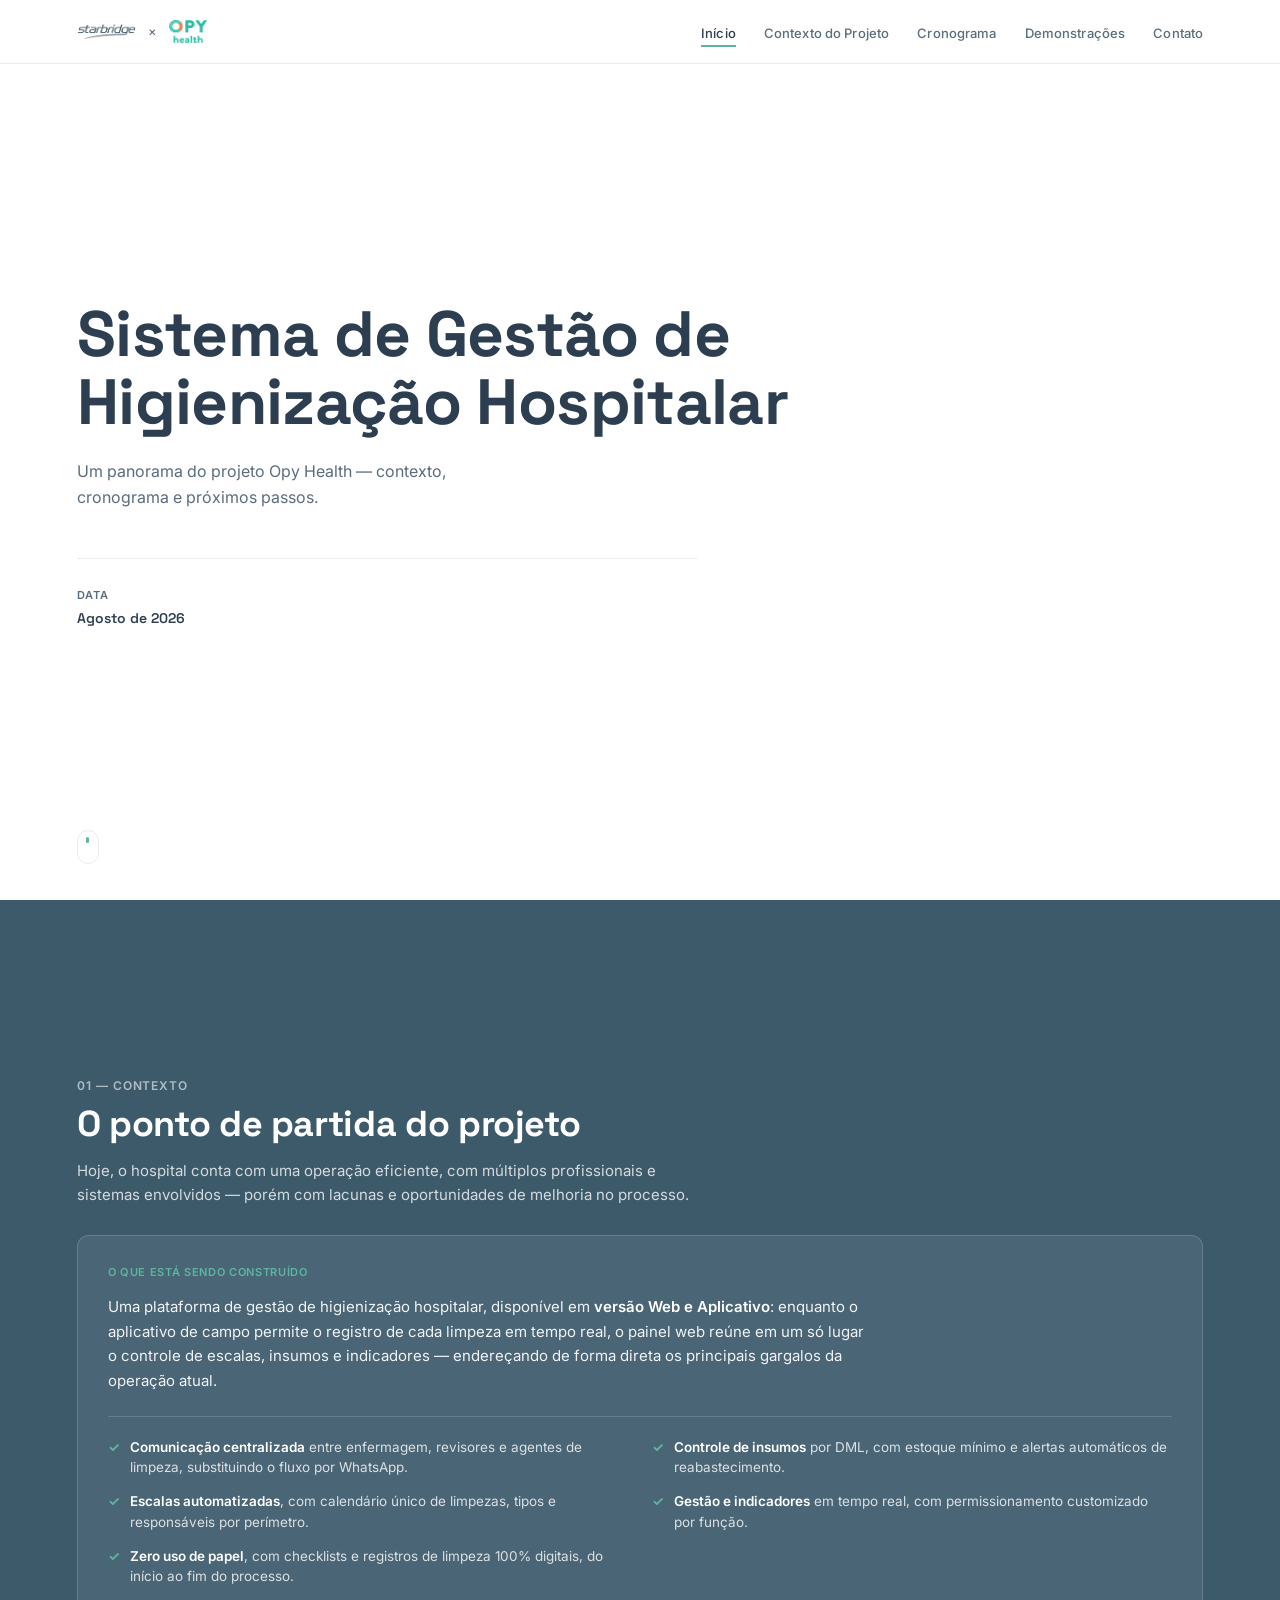
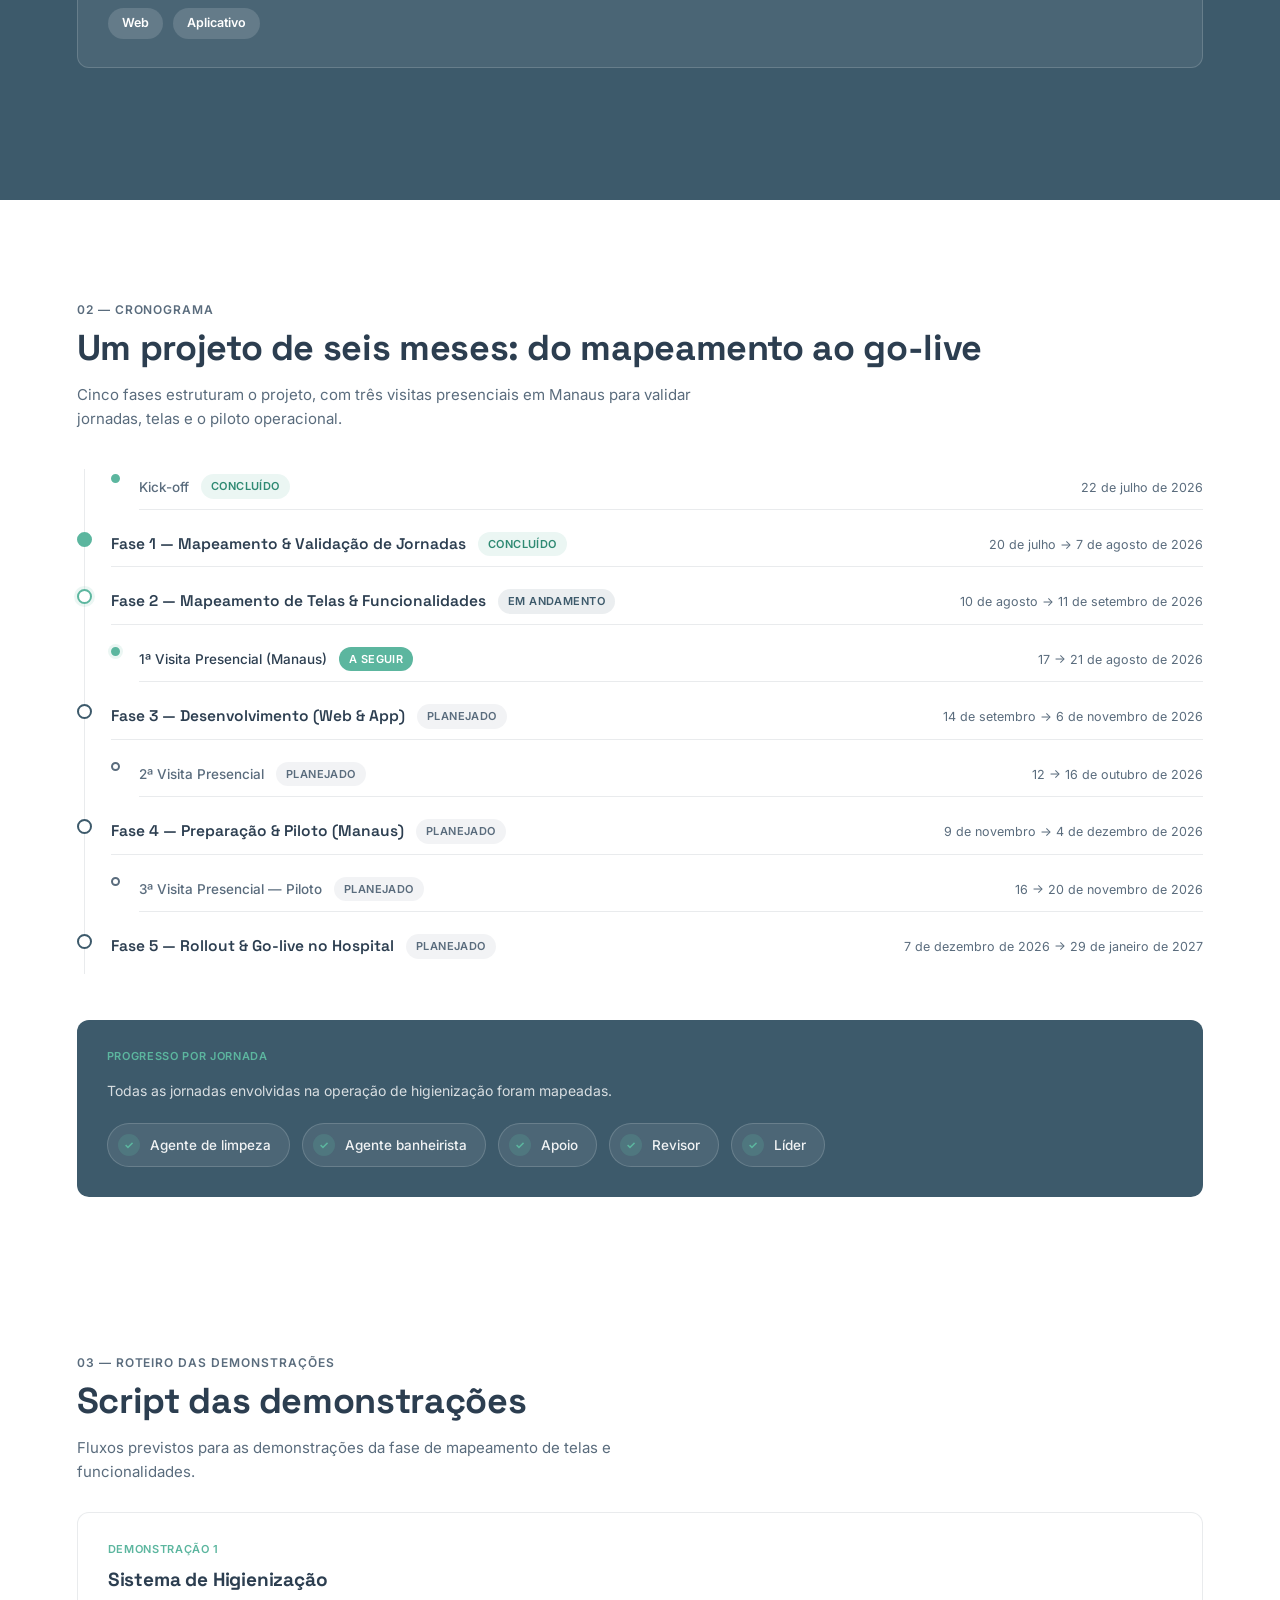
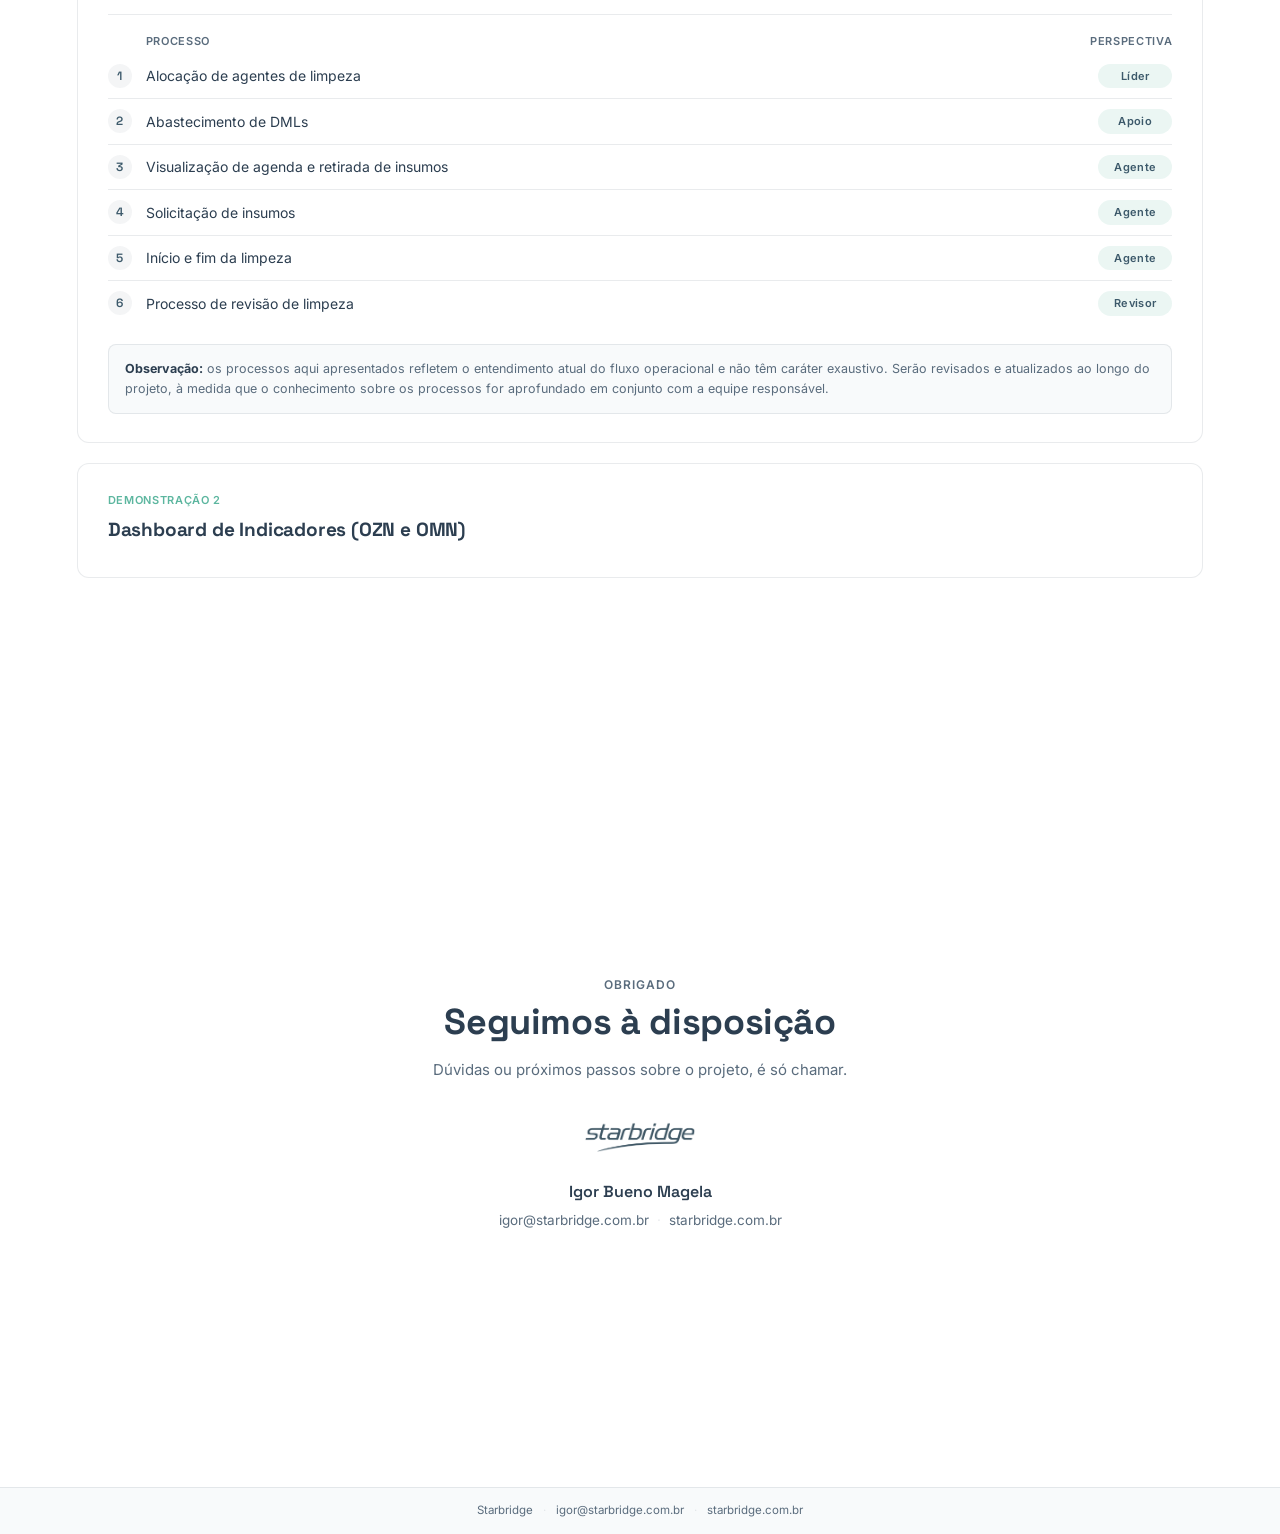
==== commit 26563f97: "Add files via upload" ====
--- a/index.html
+++ b/index.html
@@ -874,7 +874,7 @@
 
       <div class="solution-block">
         <span class="solution-label">O que está sendo construído</span>
-        <p class="solution-text">Uma plataforma de gestão de higienização hospitalar, entregue em <strong>versão Web e Aplicativo</strong>: o app de campo registra cada limpeza em tempo real, enquanto o painel web centraliza o controle de escalas, insumos e indicadores — resolvendo diretamente os pontos críticos da operação hoje.</p>
+        <p class="solution-text">Uma plataforma de gestão de higienização hospitalar, disponível em <strong>versão Web e Aplicativo</strong>: enquanto o aplicativo de campo permite o registro de cada limpeza em tempo real, o painel web reúne em um só lugar o controle de escalas, insumos e indicadores — endereçando de forma direta os principais gargalos da operação atual.</p>
         <div class="solution-points">
           <span class="solution-point"><span class="solution-point-mark">&#10003;</span><span><strong>Comunicação centralizada</strong> entre enfermagem, revisores e agentes de limpeza, substituindo o fluxo por WhatsApp.</span></span>
           <span class="solution-point"><span class="solution-point-mark">&#10003;</span><span><strong>Controle de insumos</strong> por DML, com estoque mínimo e alertas automáticos de reabastecimento.</span></span>
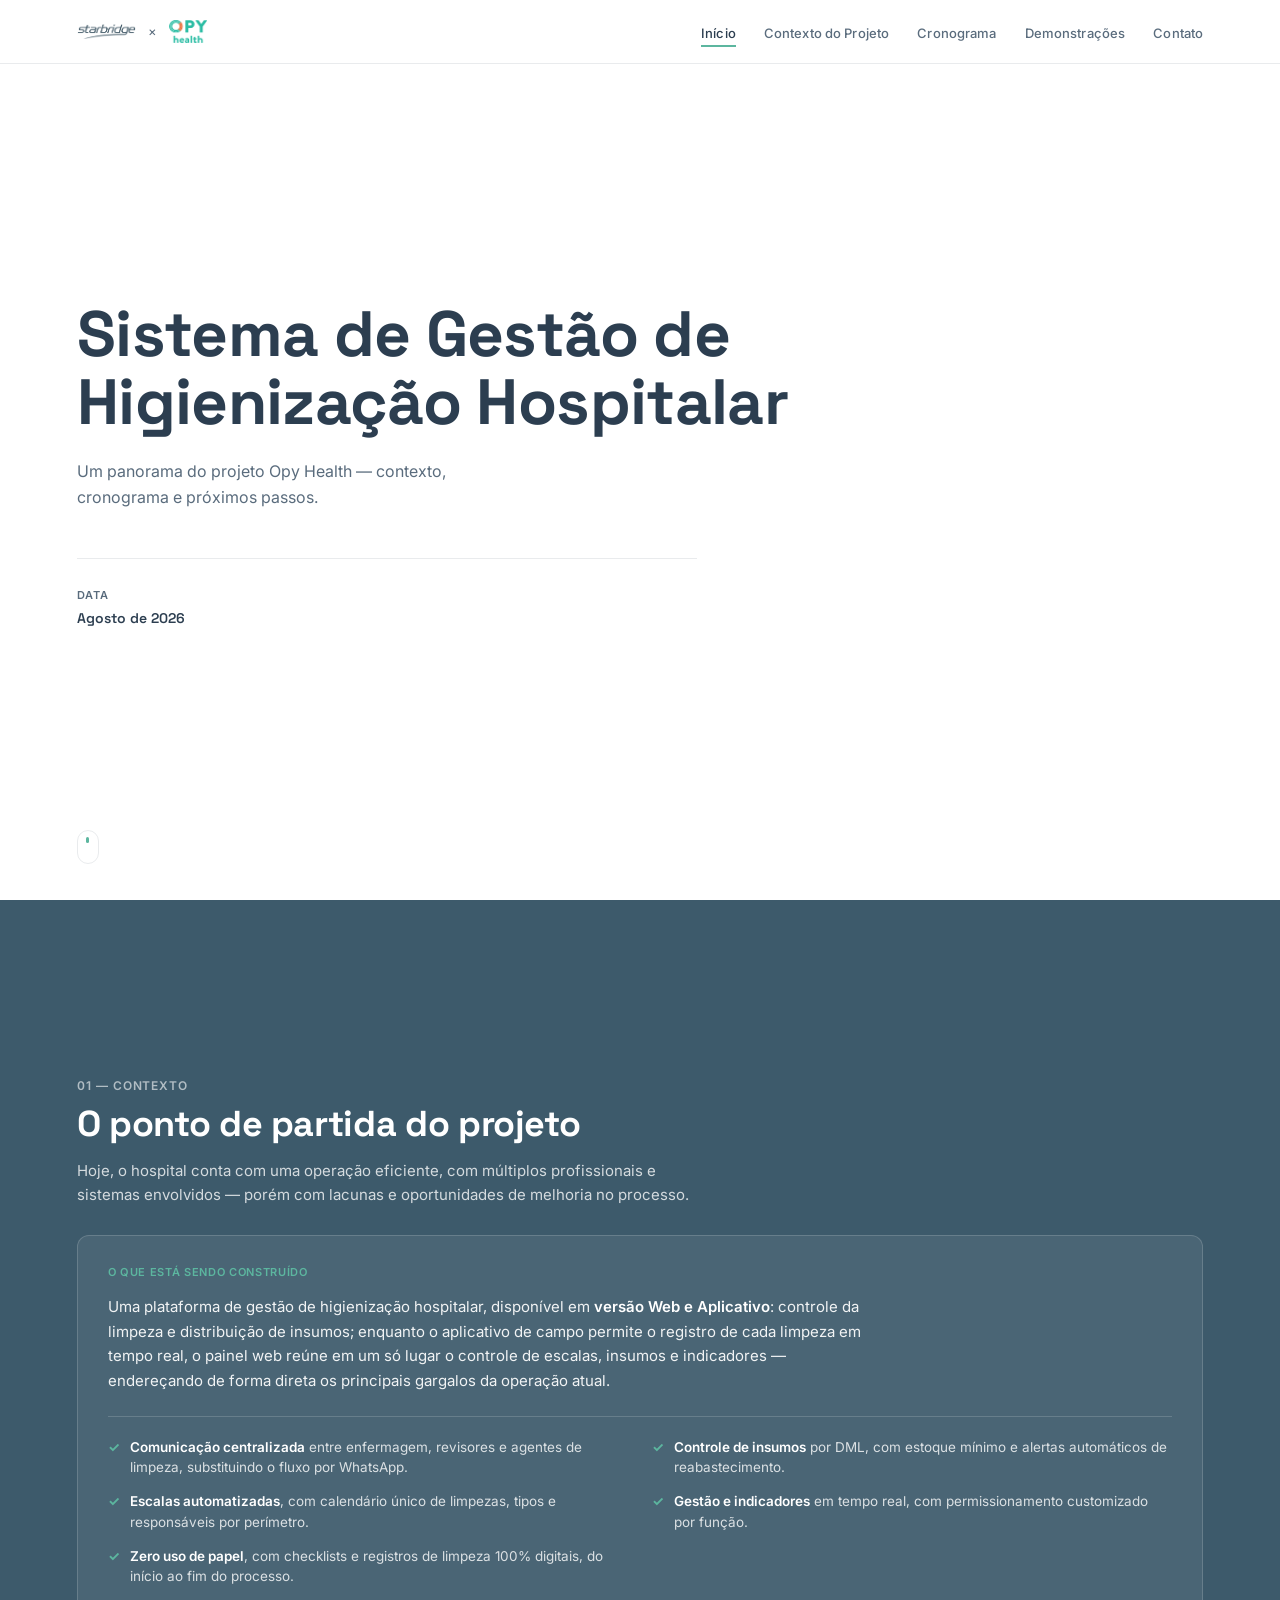
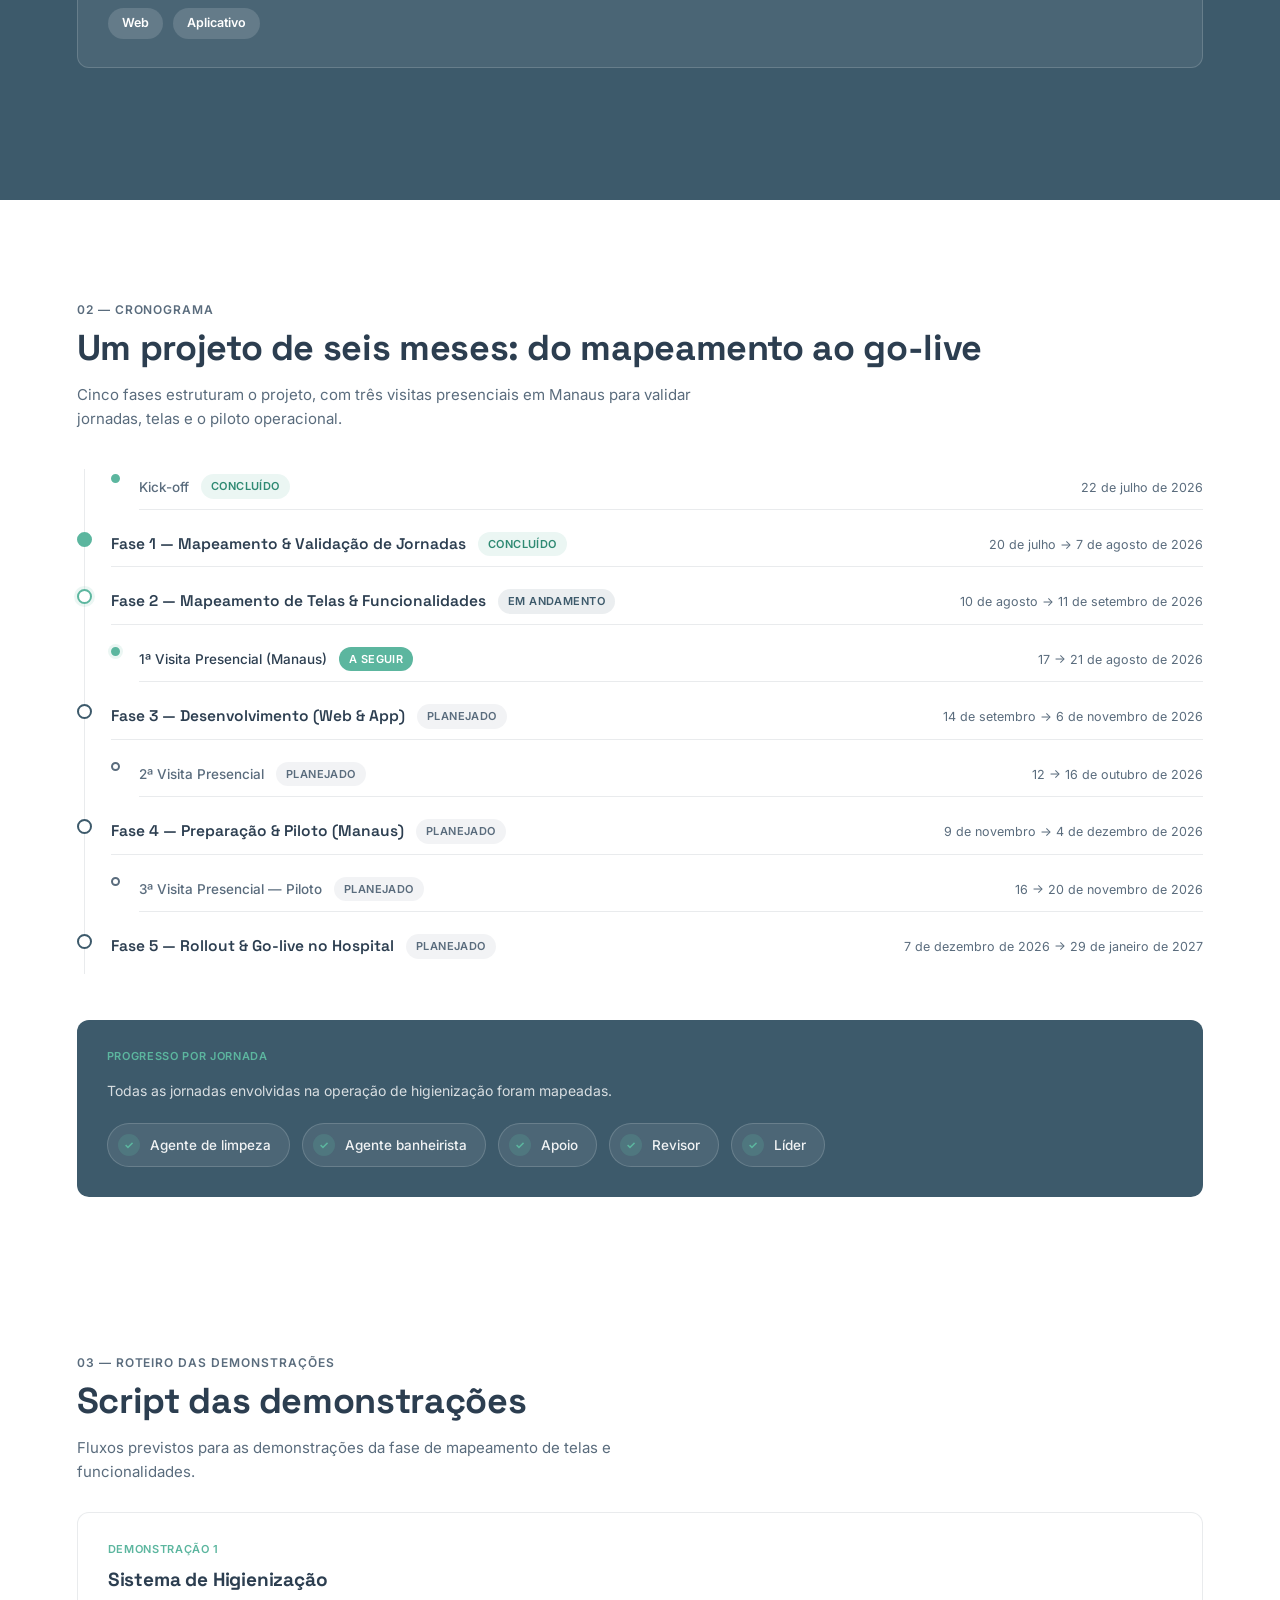
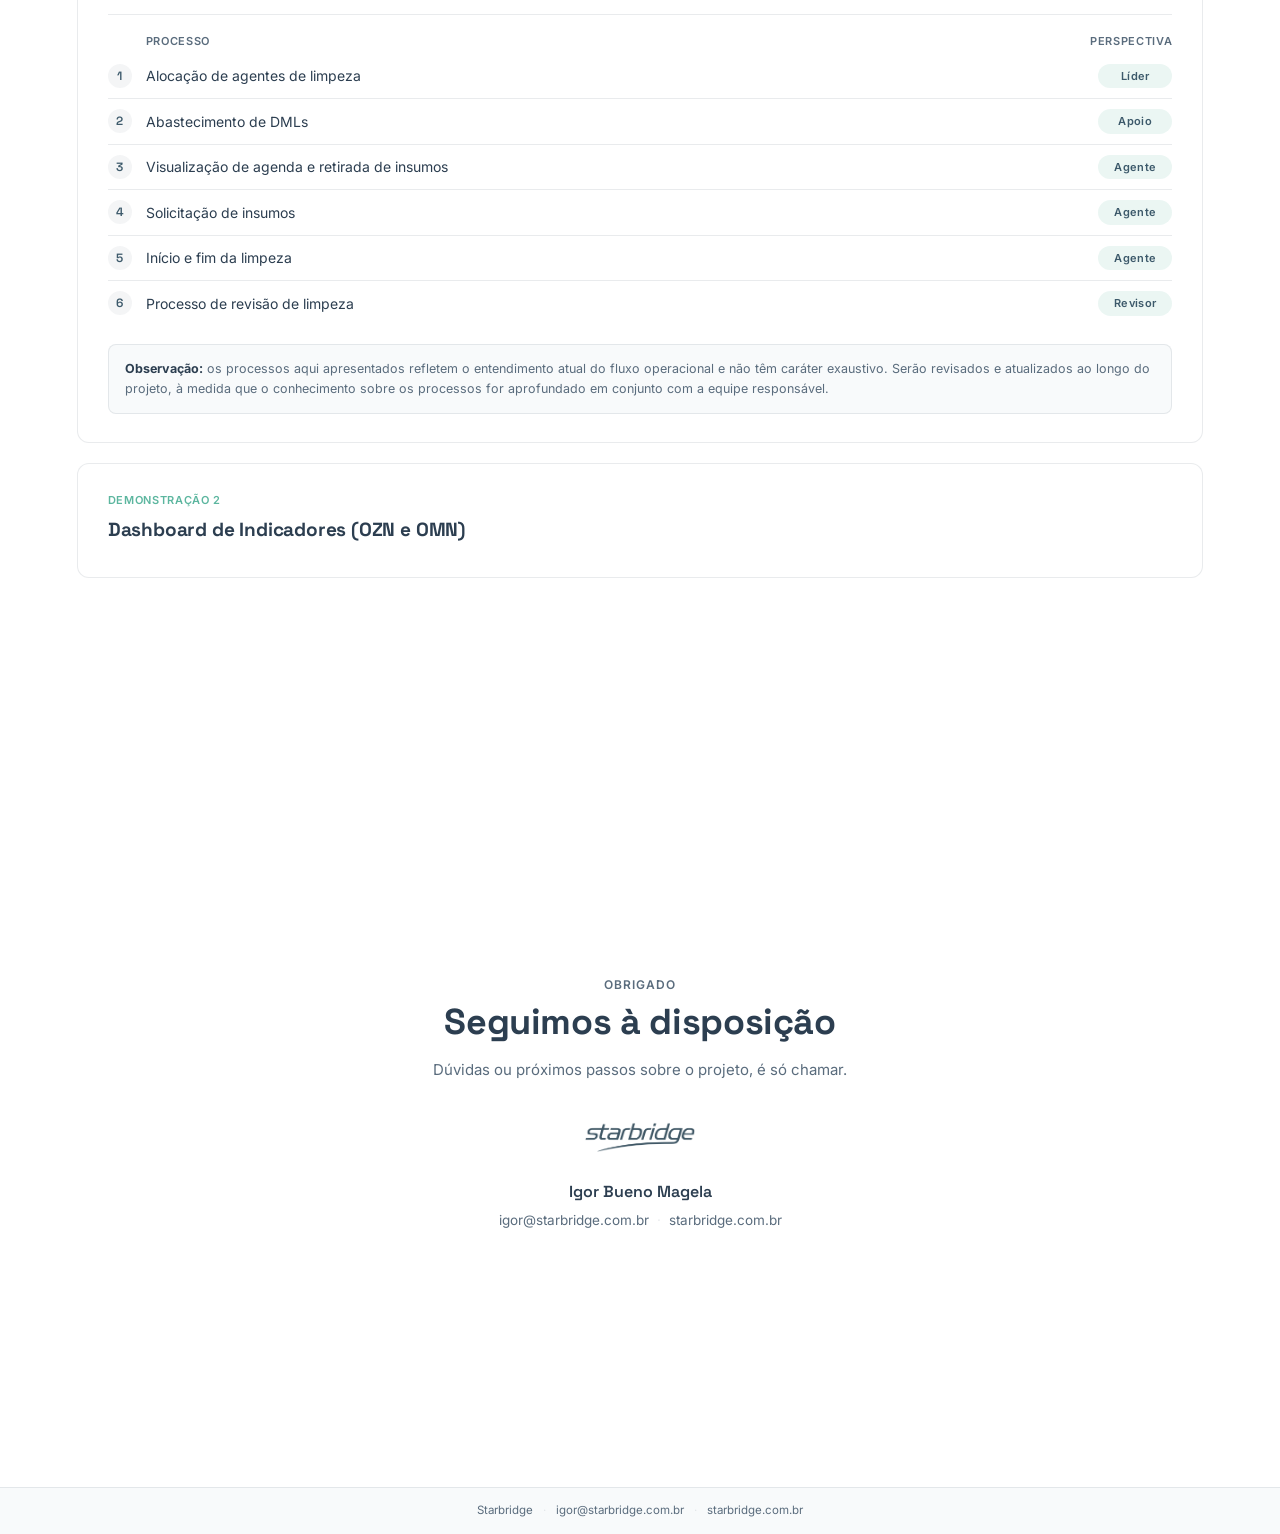
==== commit 268e4377: "Add files via upload" ====
--- a/index.html
+++ b/index.html
@@ -874,7 +874,7 @@
 
       <div class="solution-block">
         <span class="solution-label">O que está sendo construído</span>
-        <p class="solution-text">Uma plataforma de gestão de higienização hospitalar, disponível em <strong>versão Web e Aplicativo</strong>: enquanto o aplicativo de campo permite o registro de cada limpeza em tempo real, o painel web reúne em um só lugar o controle de escalas, insumos e indicadores — endereçando de forma direta os principais gargalos da operação atual.</p>
+        <p class="solution-text">Uma plataforma de gestão de higienização hospitalar, disponível em <strong>versão Web e Aplicativo</strong>: controle da limpeza e distribuição de insumos; enquanto o aplicativo de campo permite o registro de cada limpeza em tempo real, o painel web reúne em um só lugar o controle de escalas, insumos e indicadores — endereçando de forma direta os principais gargalos da operação atual.</p>
         <div class="solution-points">
           <span class="solution-point"><span class="solution-point-mark">&#10003;</span><span><strong>Comunicação centralizada</strong> entre enfermagem, revisores e agentes de limpeza, substituindo o fluxo por WhatsApp.</span></span>
           <span class="solution-point"><span class="solution-point-mark">&#10003;</span><span><strong>Controle de insumos</strong> por DML, com estoque mínimo e alertas automáticos de reabastecimento.</span></span>
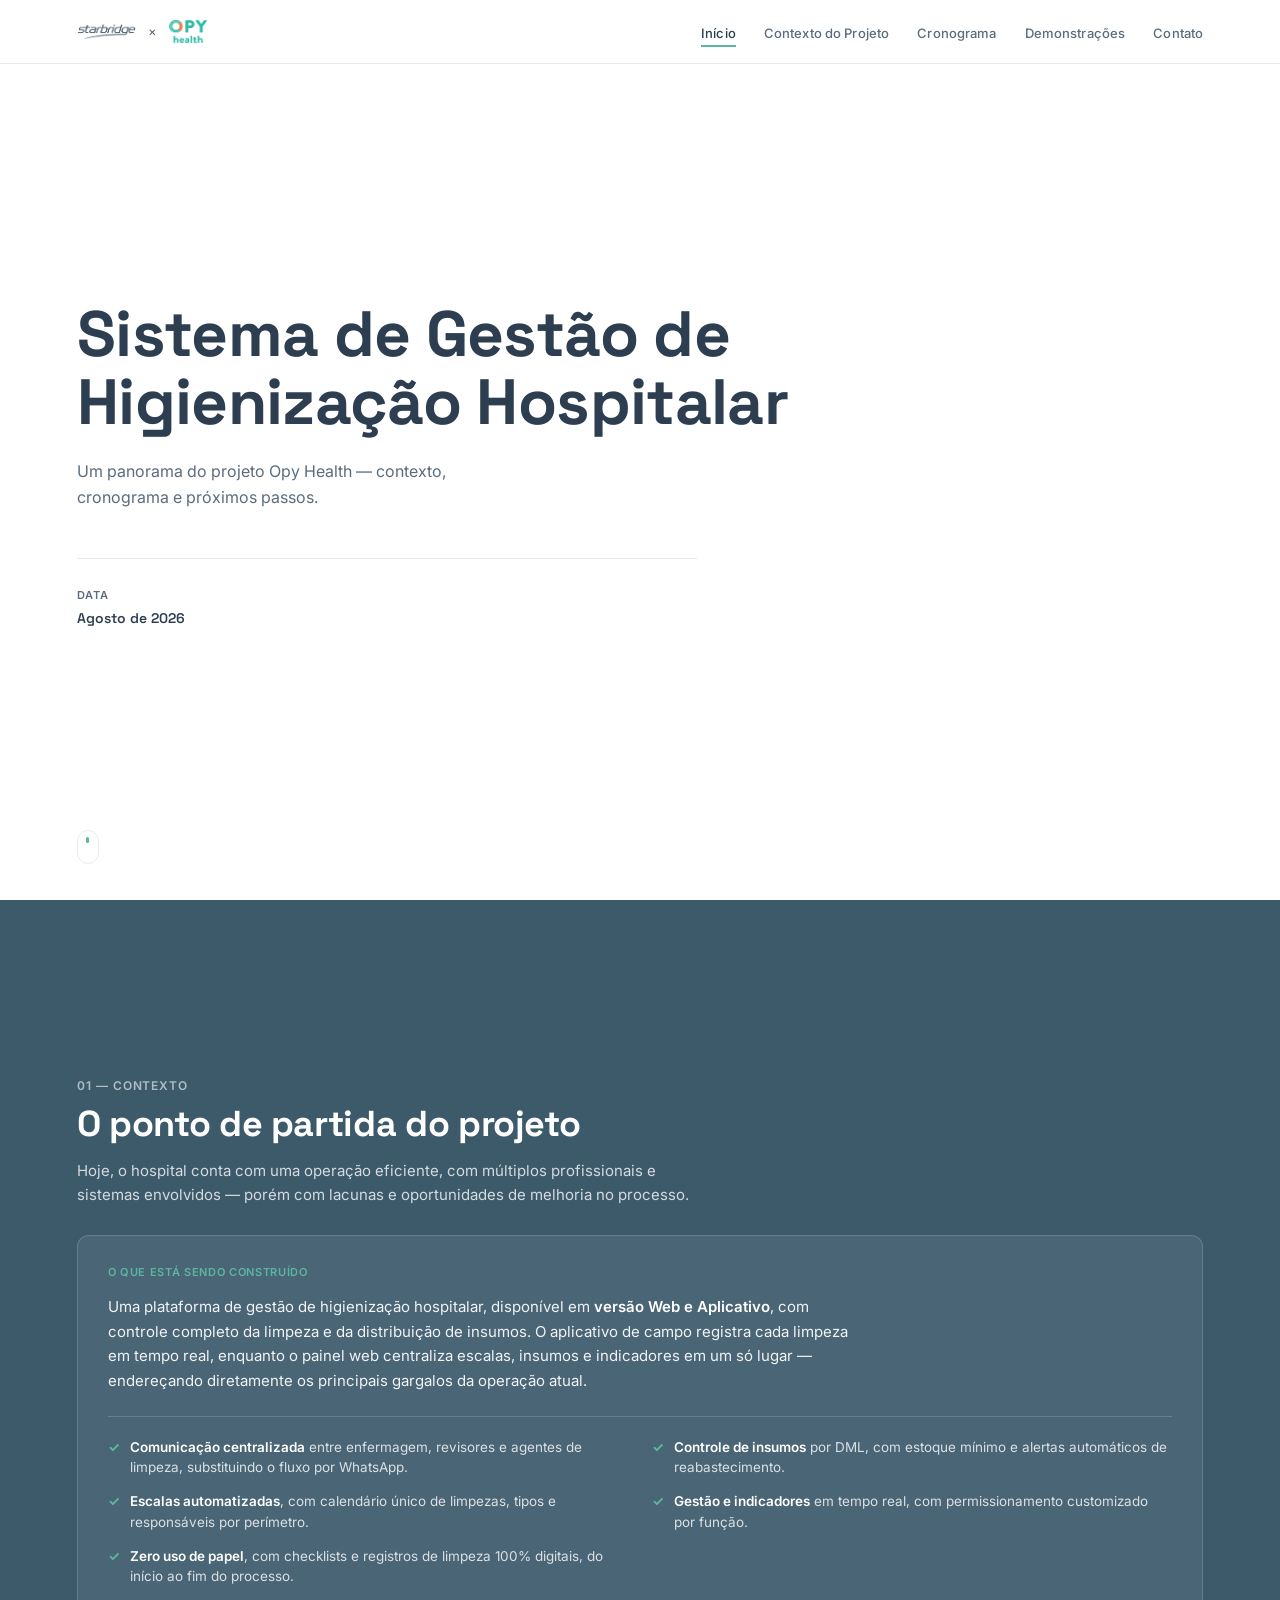
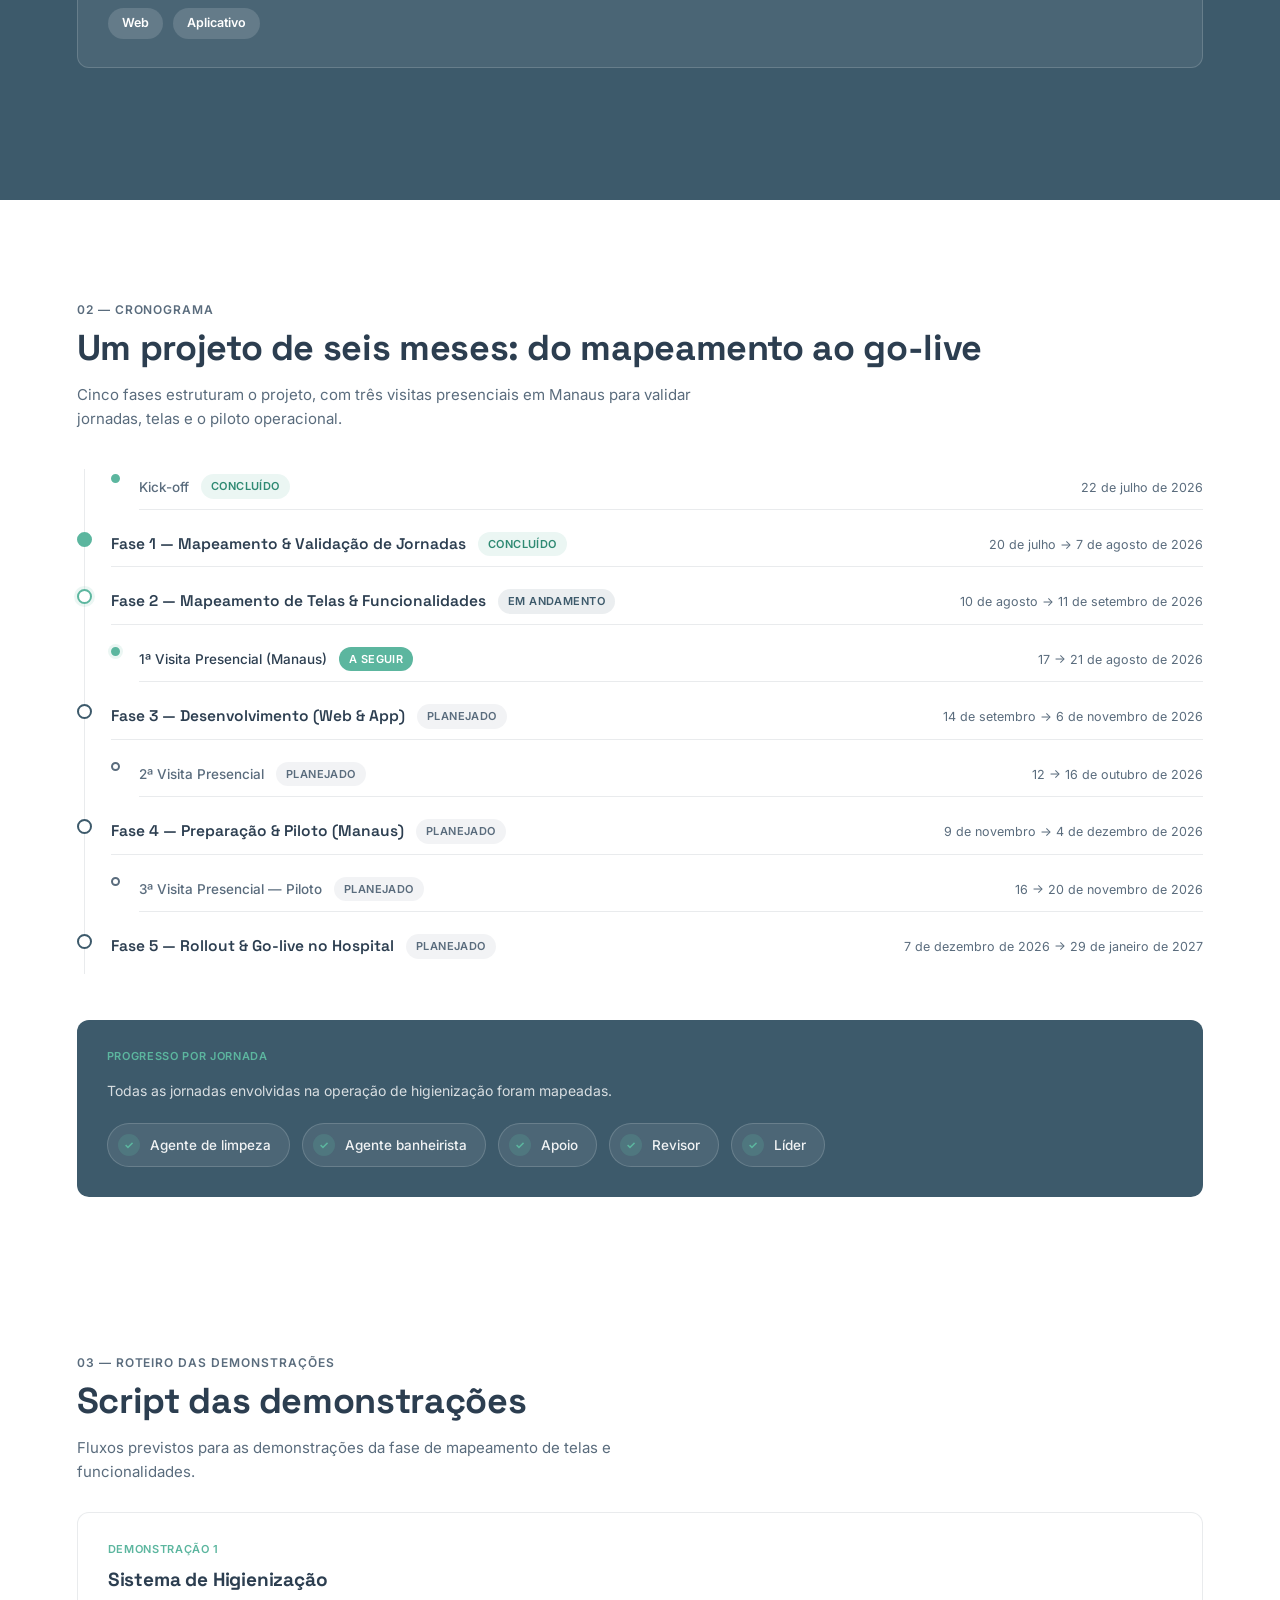
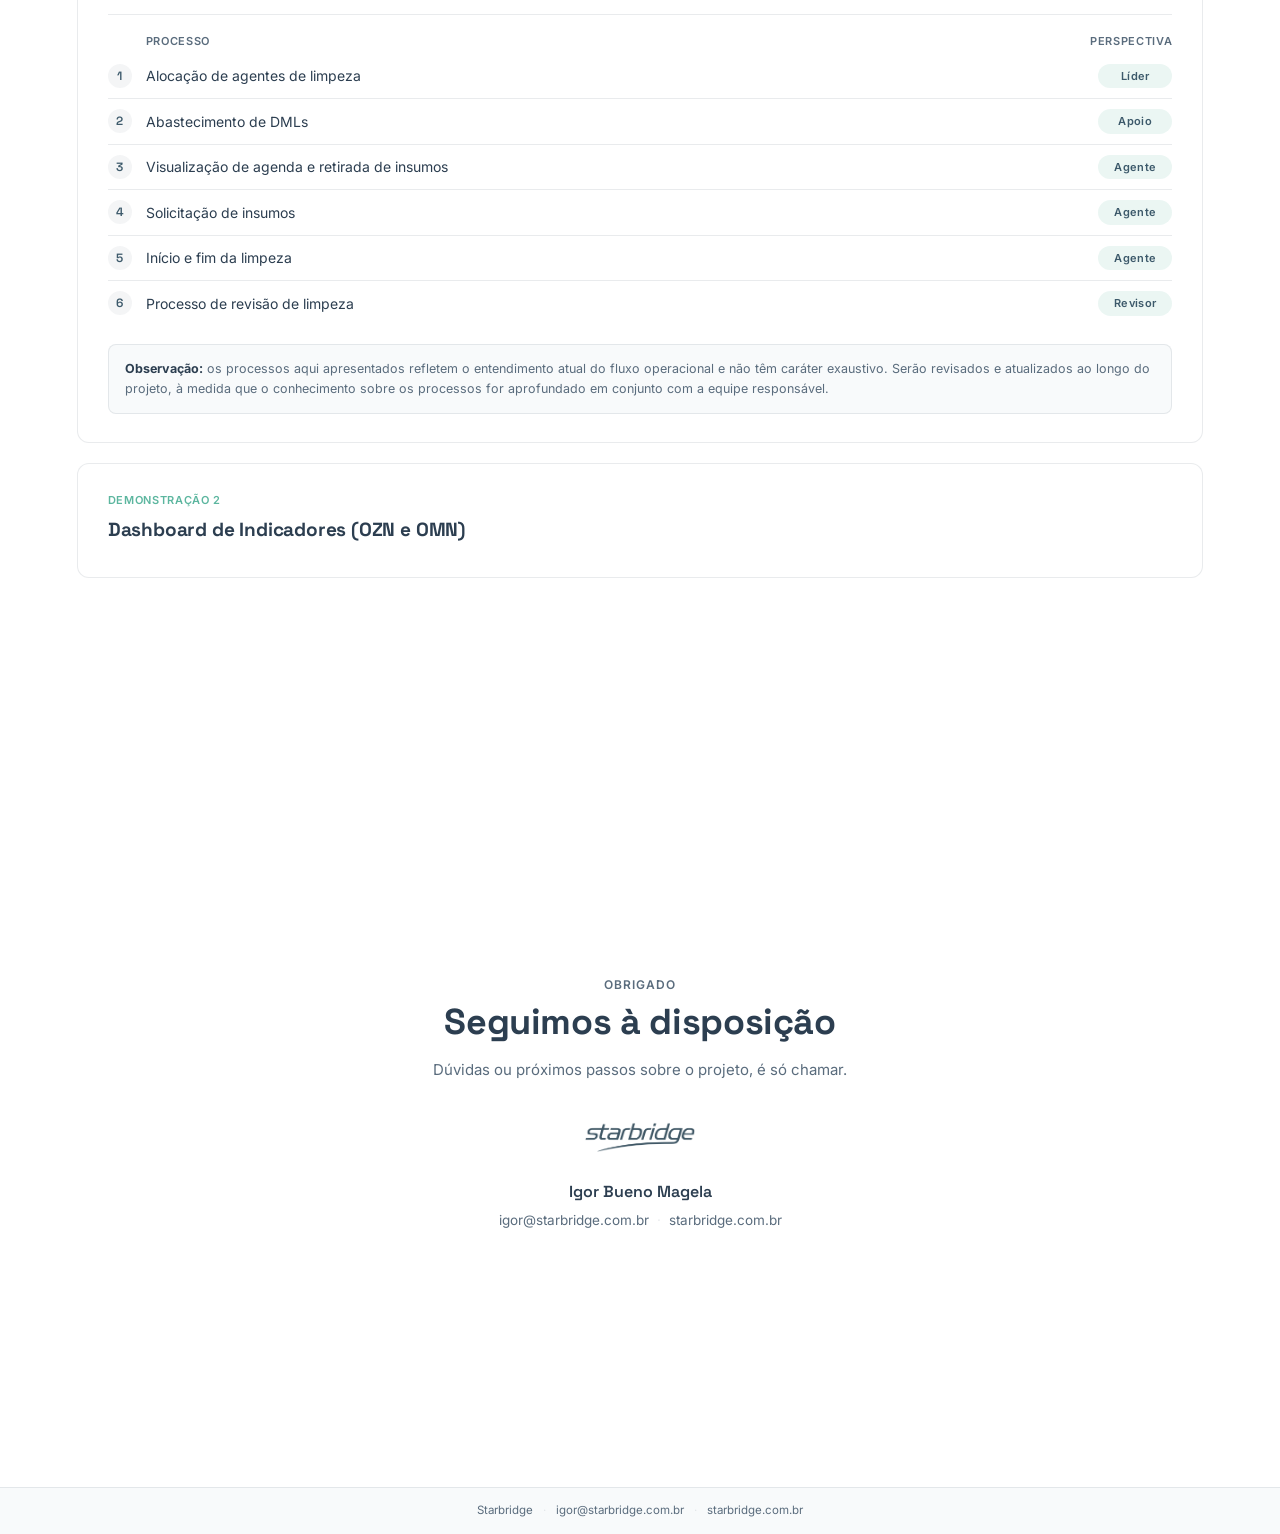
==== commit be01e347: "Add files via upload" ====
--- a/index.html
+++ b/index.html
@@ -874,7 +874,7 @@
 
       <div class="solution-block">
         <span class="solution-label">O que está sendo construído</span>
-        <p class="solution-text">Uma plataforma de gestão de higienização hospitalar, disponível em <strong>versão Web e Aplicativo</strong>: controle da limpeza e distribuição de insumos; enquanto o aplicativo de campo permite o registro de cada limpeza em tempo real, o painel web reúne em um só lugar o controle de escalas, insumos e indicadores — endereçando de forma direta os principais gargalos da operação atual.</p>
+        <p class="solution-text">Uma plataforma de gestão de higienização hospitalar, disponível em <strong>versão Web e Aplicativo</strong>, com controle completo da limpeza e da distribuição de insumos. O aplicativo de campo registra cada limpeza em tempo real, enquanto o painel web centraliza escalas, insumos e indicadores em um só lugar — endereçando diretamente os principais gargalos da operação atual.</p>
         <div class="solution-points">
           <span class="solution-point"><span class="solution-point-mark">&#10003;</span><span><strong>Comunicação centralizada</strong> entre enfermagem, revisores e agentes de limpeza, substituindo o fluxo por WhatsApp.</span></span>
           <span class="solution-point"><span class="solution-point-mark">&#10003;</span><span><strong>Controle de insumos</strong> por DML, com estoque mínimo e alertas automáticos de reabastecimento.</span></span>
